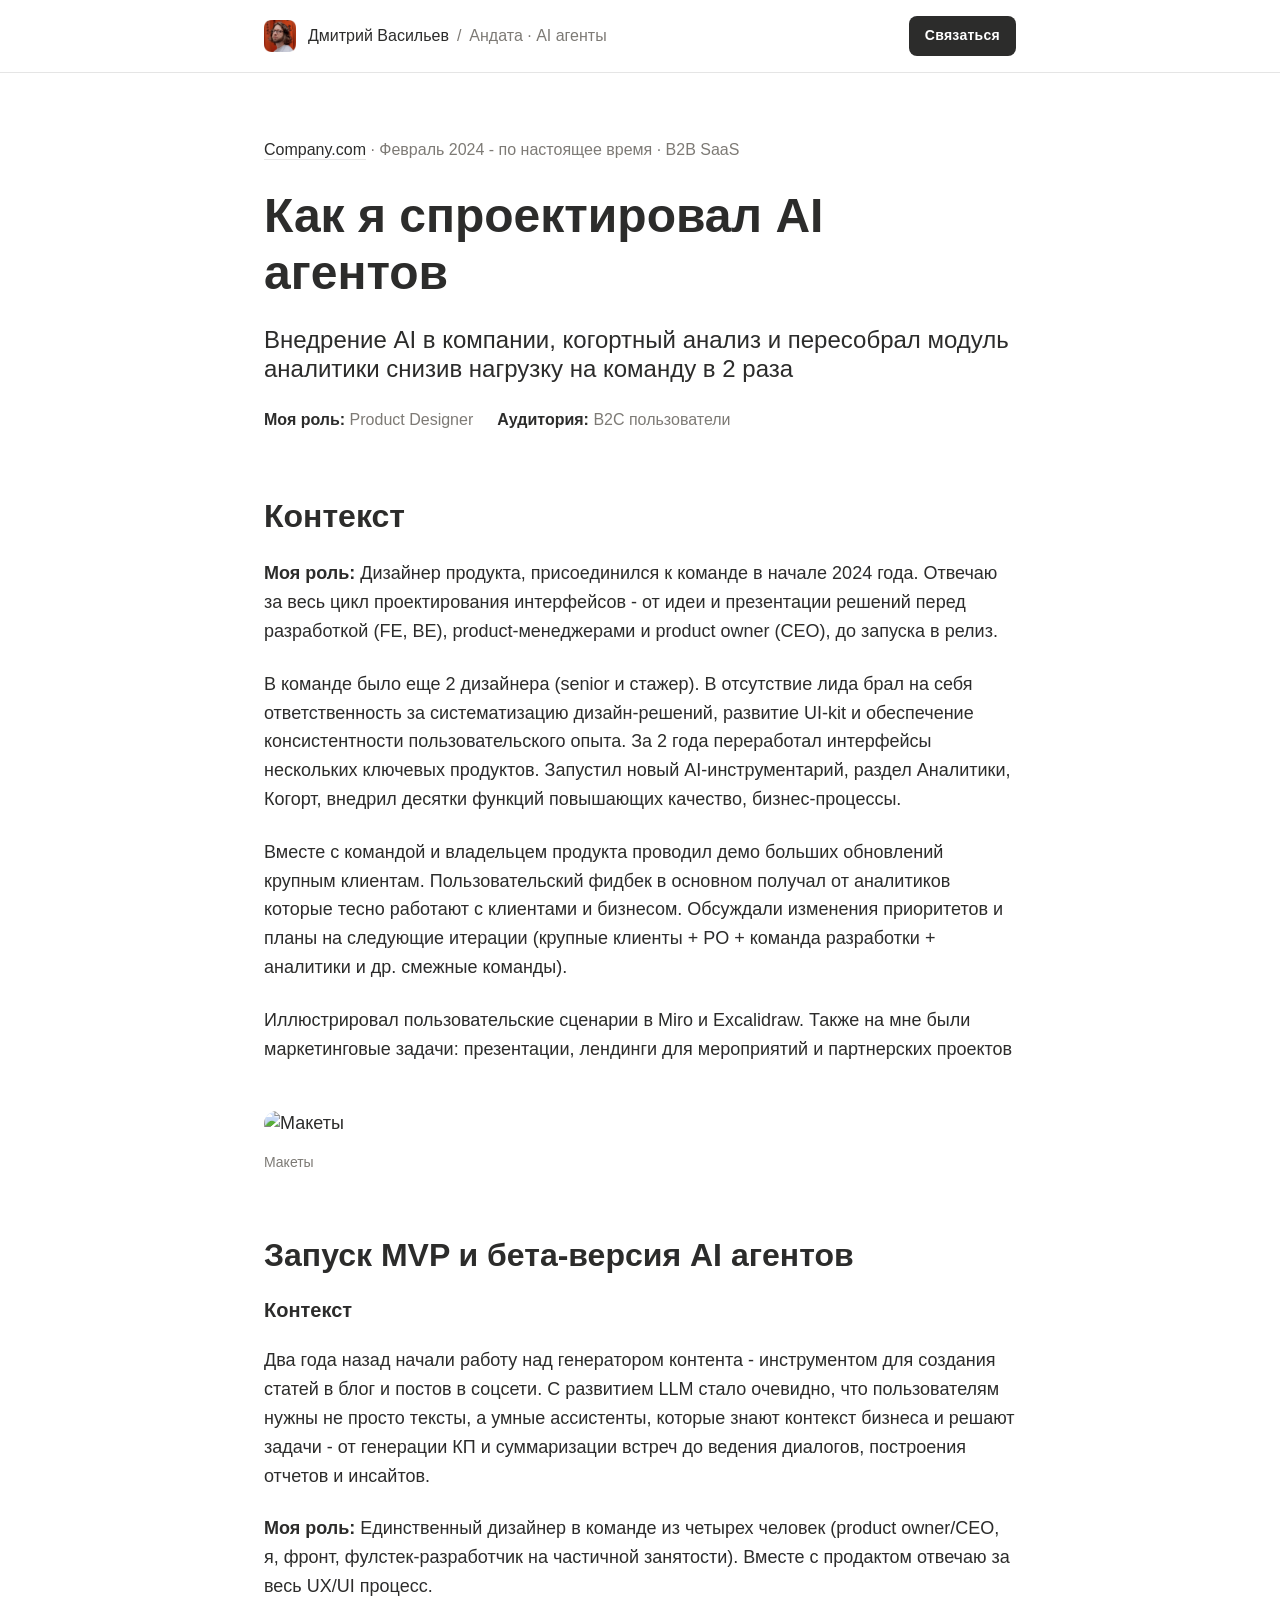
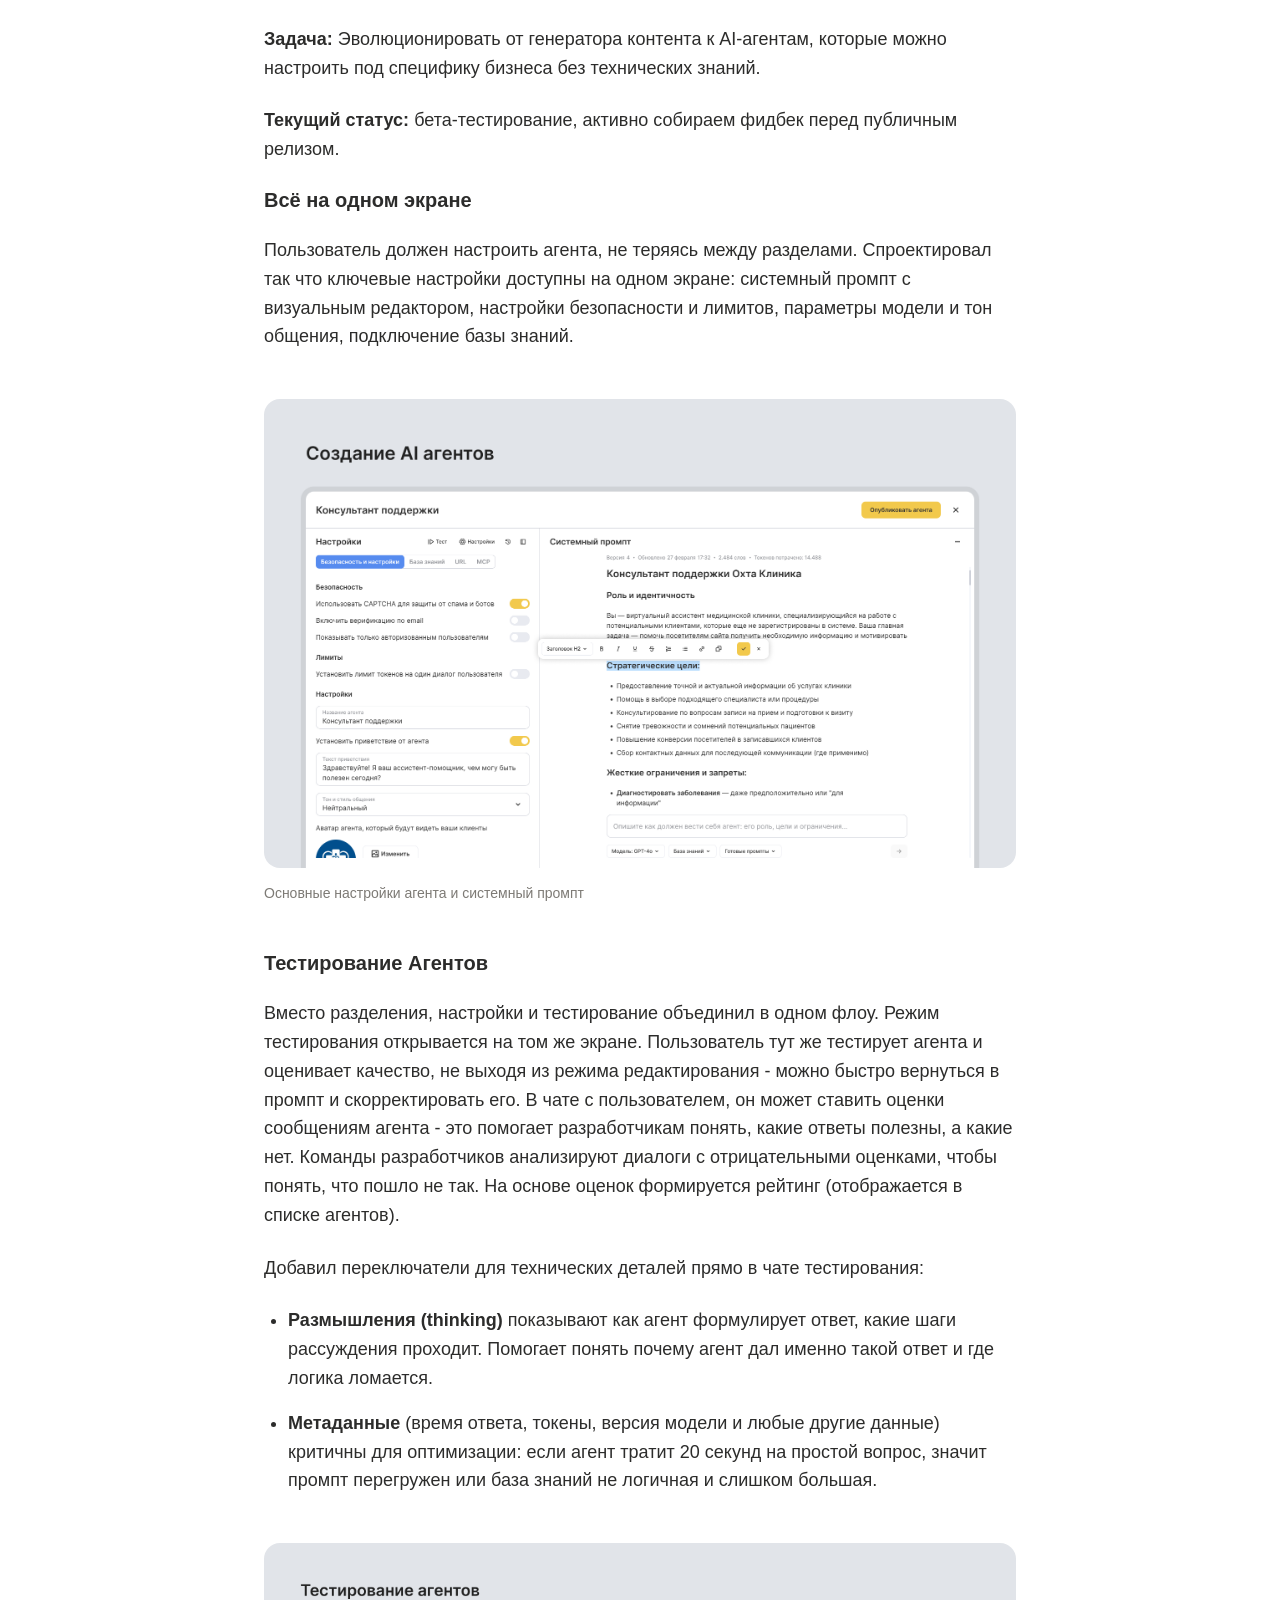
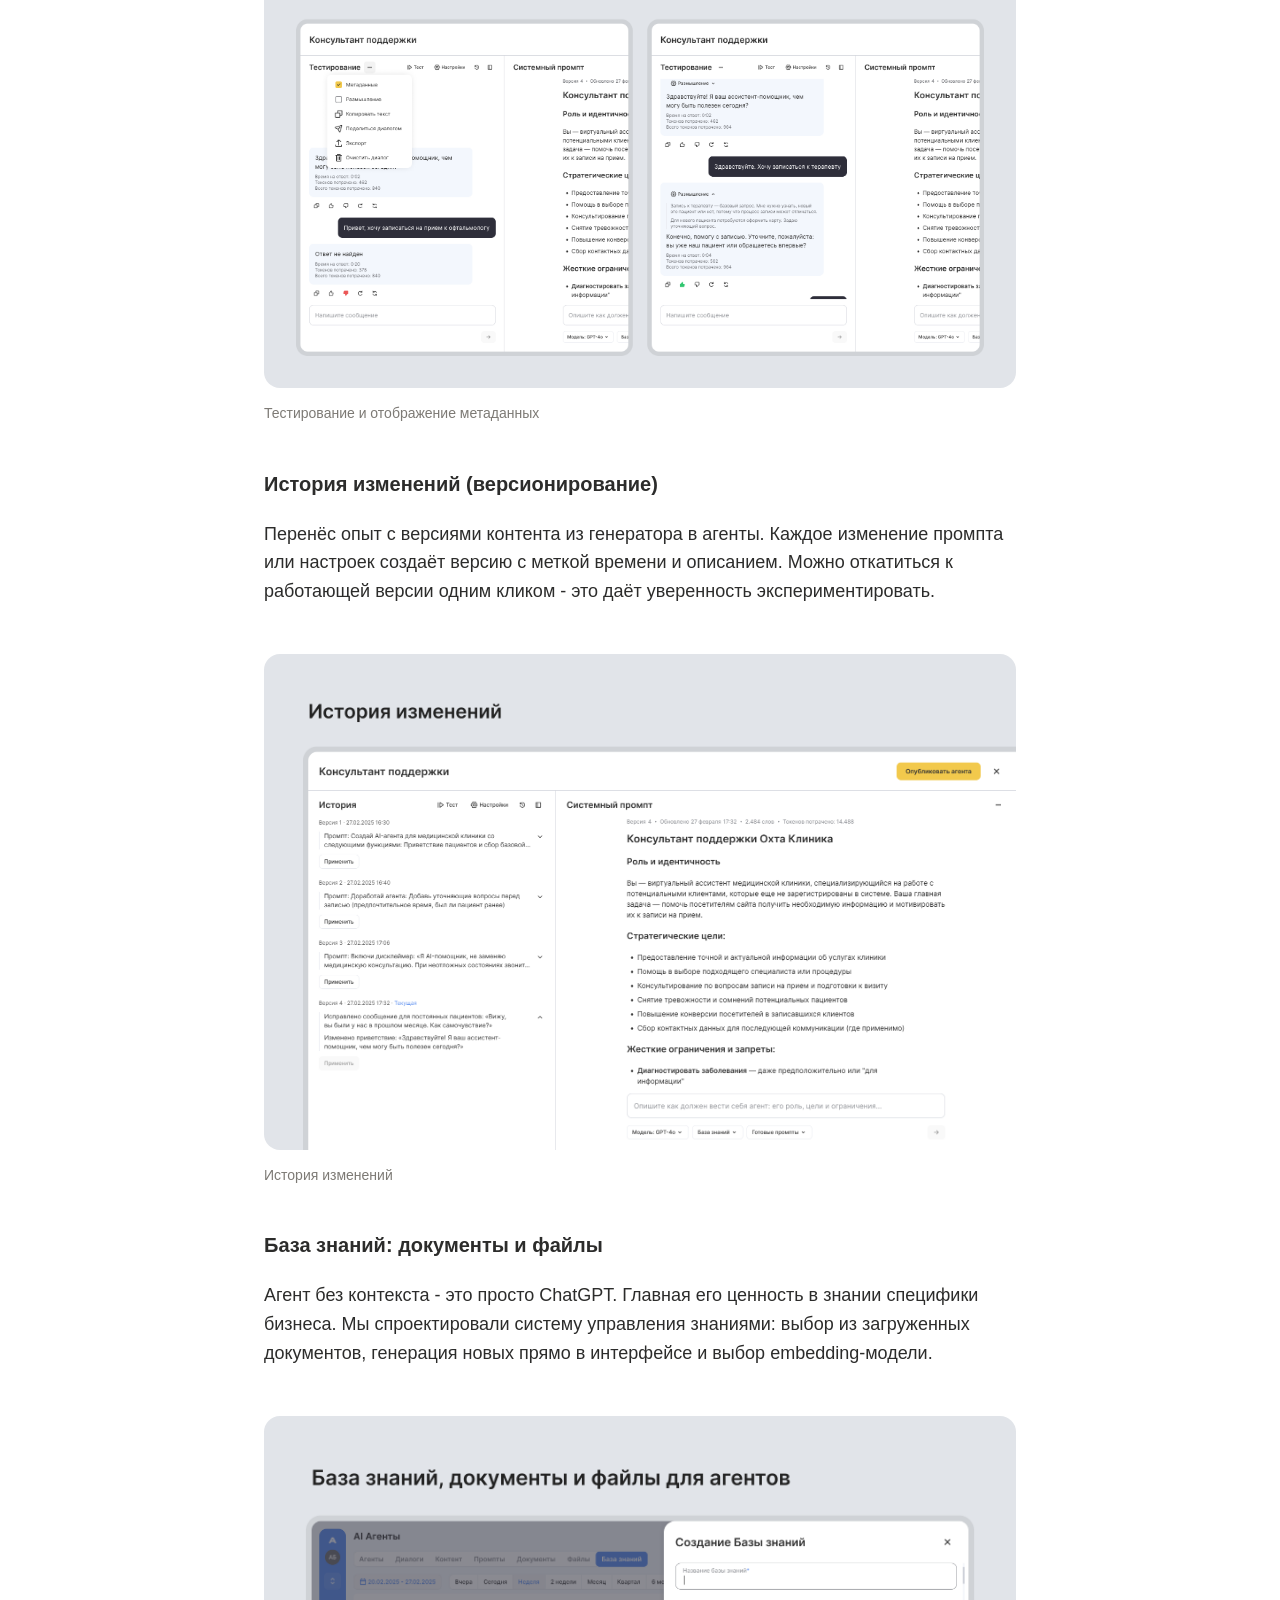
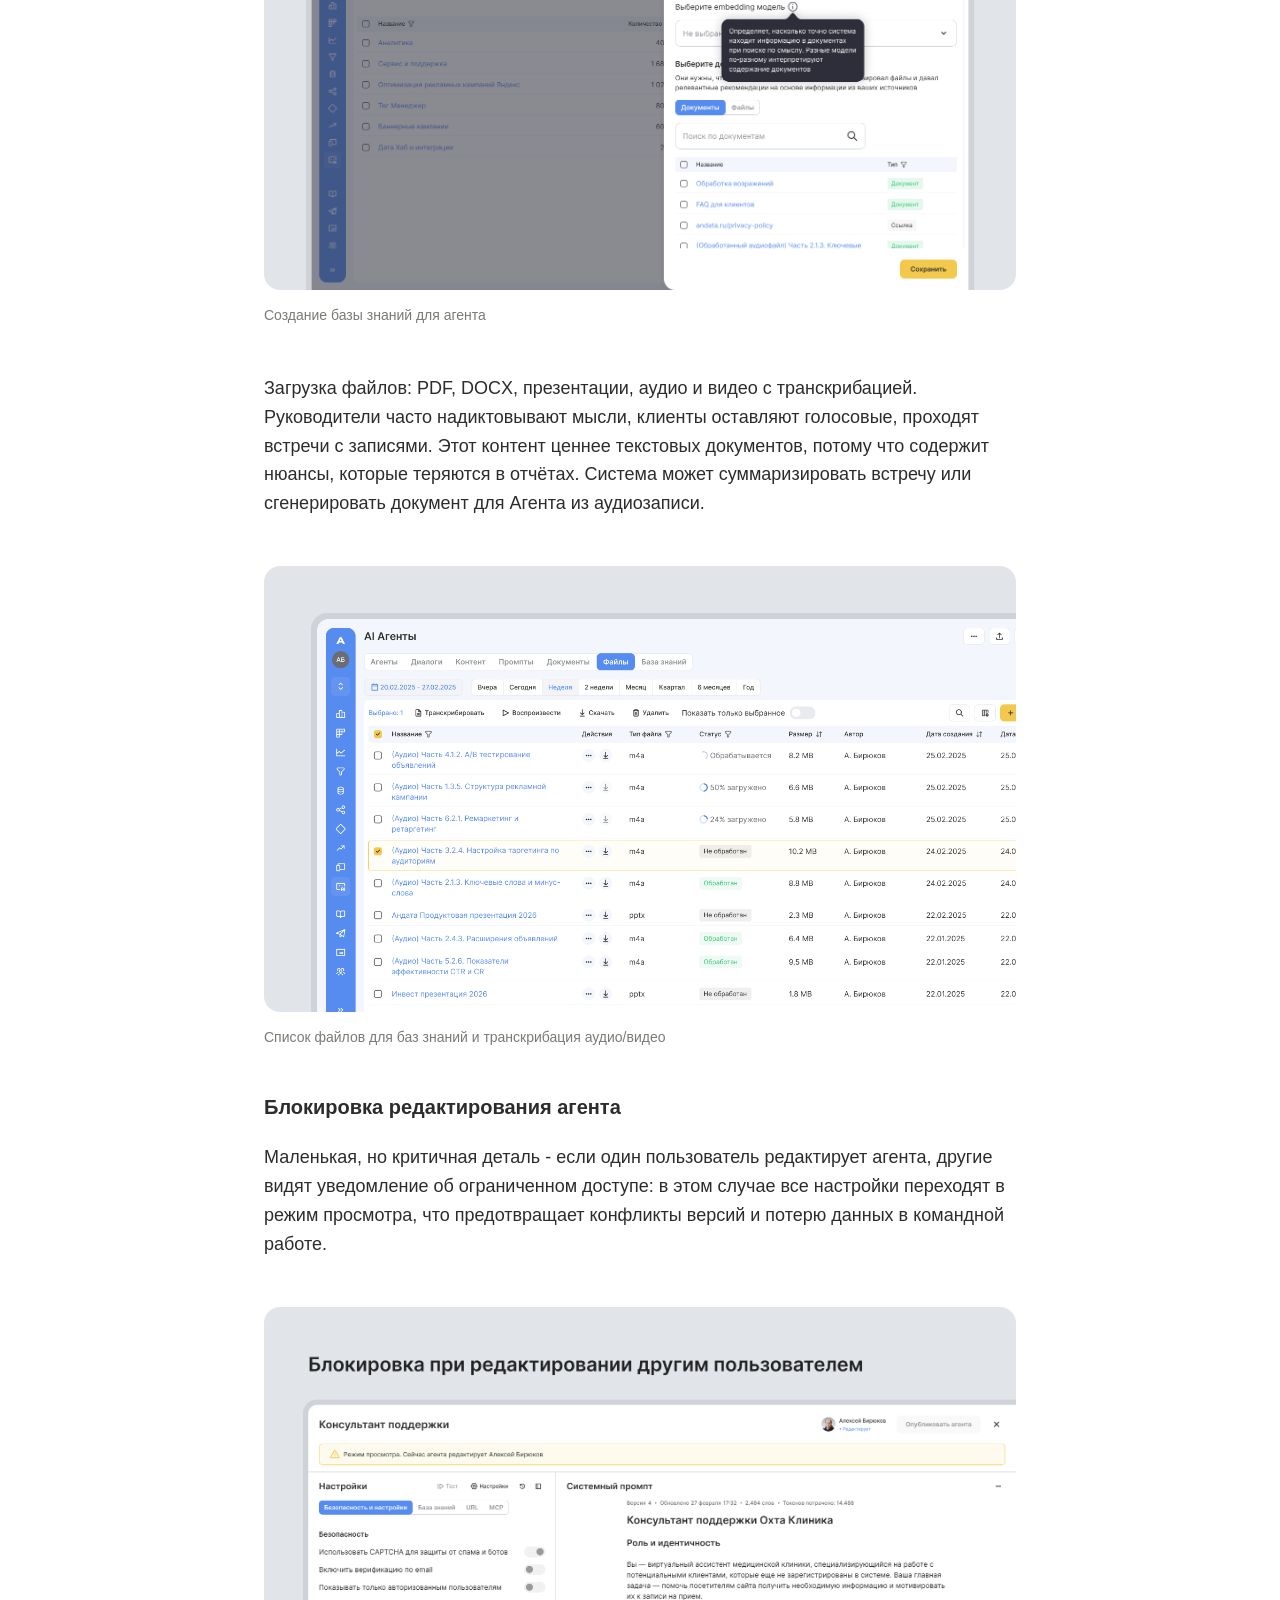
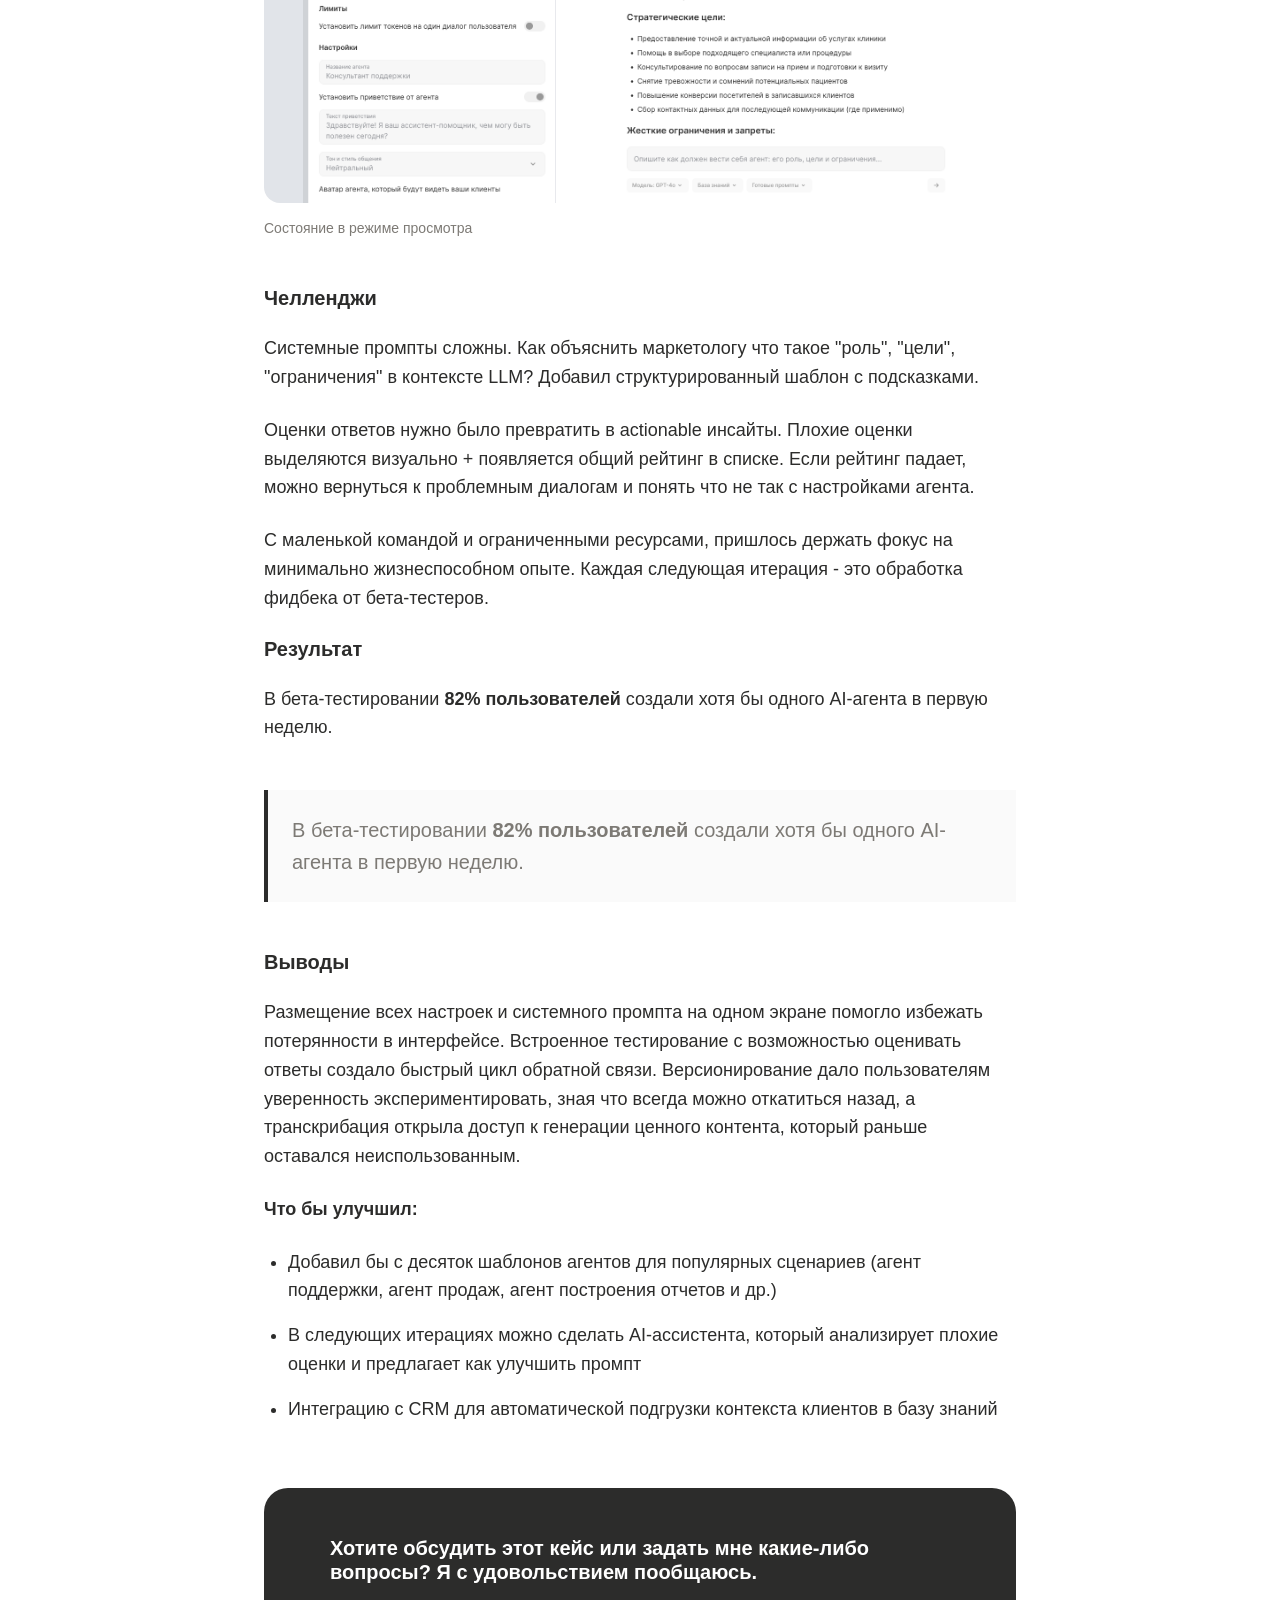
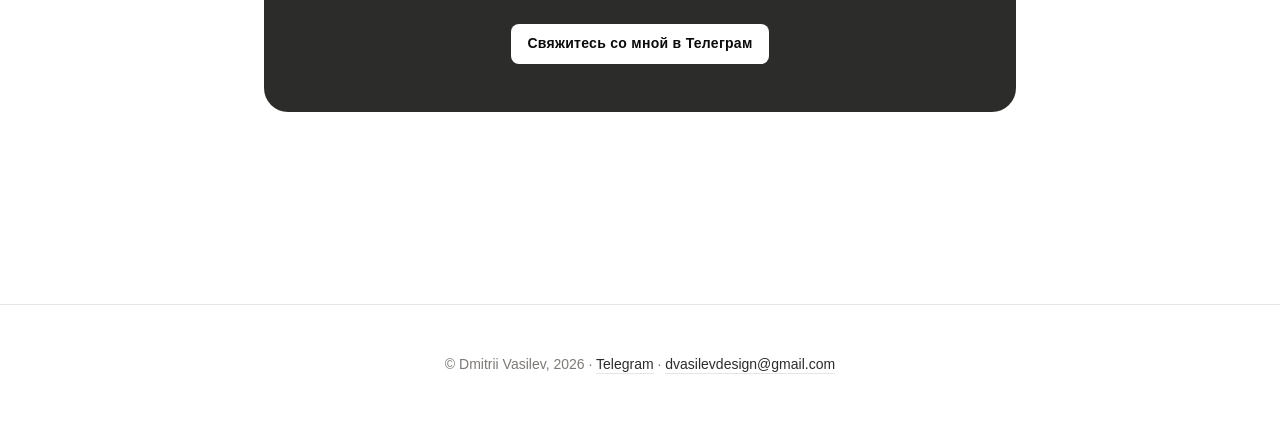
==== project_1.html @ 32e636ff "first commit" ====
<!DOCTYPE html>
<html lang="ru">
<head>
    <meta charset="UTF-8">
    <meta name="viewport" content="width=device-width, initial-scale=1.0">
    <title>Андата — Дмитрий Васильев</title>
    <link rel="stylesheet" href="css/style.css">
</head>
<body>
    <!-- Шапка -->
    <header class="header">
        <div class="container">
            <nav class="breadcrumbs">
                <span class="breadcrumbs-avatar">
                    <img src="images/avatar.png" alt="Ваше фото">
                </span>
                <a href="index.html">Дмитрий Васильев</a>
                <span class="separator">/</span>
                <span>Андата · AI агенты</span>
            </nav>
            <a class="header-cta" href="https://t.me/d_vasilev" target="_blank" rel="noopener noreferrer">Связаться</a>
        </div>
    </header>

    <!-- Контент проекта -->
    <main class="main project-page">
        <div class="container">
            
            <!-- Логотип компании -->
            <div class=>
                <p class="project-meta">
                    <a href="#">Company.com</a> · 
                    Февраль 2024 - по настоящее время · 
                    B2B SaaS
                </p>
            </div>

            <!-- Заголовок проекта -->
            <section class="project-intro fade-in">
                <h1>Как я спроектировал AI агентов</h1>
                <h2 class="subtitle">Внедрение AI в компании, когортный анализ и пересобрал модуль аналитики снизив нагрузку на команду в 2 раза</h2>
                
                <ul class="project-details">
                    <li><strong>Моя роль:</strong> Product Designer</li>
                    <li><strong>Аудитория:</strong> B2C пользователи</li>
                </ul>
            </section>

            <!-- Секция: Контекст работы в компании -->
            <section class="project-section fade-in">
                <h2>Контекст</h2>
                <p>
                    <strong>Моя роль:</strong> Дизайнер продукта, присоединился к команде в начале 2024 года. Отвечаю за весь цикл проектирования интерфейсов - от идеи и презентации решений перед разработкой (FE, BE), product-менеджерами и product owner (CEO), до запуска в релиз.
                </p>
                <p>
                    В команде было еще 2 дизайнера (senior и стажер). В отсутствие лида брал на себя ответственность за систематизацию дизайн-решений, развитие UI-kit и обеспечение консистентности пользовательского опыта. За 2 года переработал интерфейсы нескольких ключевых продуктов. Запустил новый AI-инструментарий, раздел Аналитики, Когорт, внедрил десятки функций повышающих качество, бизнес-процессы.
                </p>
                <p>
                    Вместе с командой и владельцем продукта проводил демо больших обновлений крупным клиентам. Пользовательский фидбек в основном получал от аналитиков которые тесно работают с клиентами и бизнесом. Обсуждали изменения приоритетов и планы на следующие итерации (крупные клиенты + PO + команда разработки + аналитики и др. смежные команды).
                </p>
                <p>
                    Иллюстрировал пользовательские сценарии в Miro и Excalidraw. Также на мне были маркетинговые задачи: презентации, лендинги для мероприятий и партнерских проектов
                </p>
                <!-- Изображение с подписью -->
                <figure class="project-image fade-in">
                <img src="images/projects/research.jpg" alt="Макеты">
                <figcaption>Макеты</figcaption>
            </figure>
            </section>

            <!-- Секция: Запуск MVP и бета-версия AI агентов -->
            <section class="project-section fade-in">
                <h2>Запуск MVP и бета-версия AI агентов</h2>
                <h3>Контекст</h3>
                <p>
                    Два года назад начали работу над генератором контента - инструментом для создания статей в блог и постов в соцсети. С развитием LLM стало очевидно, что пользователям нужны не просто тексты, а умные ассистенты, которые знают контекст бизнеса и решают задачи - от генерации КП и суммаризации встреч до ведения диалогов, построения отчетов и инсайтов.
                </p>
                <p>
                    <strong>Моя роль:</strong> Единственный дизайнер в команде из четырех человек (product owner/CEO, я, фронт, фулстек-разработчик на частичной занятости). Вместе с продактом отвечаю за весь UX/UI процесс.
                </p>
                <p>
                    <strong>Задача:</strong> Эволюционировать от генератора контента к AI-агентам, которые можно настроить под специфику бизнеса без технических знаний.
                </p>
                <p>
                    <strong>Текущий статус:</strong> бета-тестирование, активно собираем фидбек перед публичным релизом.
                </p>
                <h3>Всё на одном экране</h3>
                <p>
                    Пользователь должен настроить агента, не теряясь между разделами. Спроектировал так что ключевые настройки доступны на одном экране: системный промпт с визуальным редактором, настройки безопасности и лимитов, параметры модели и тон общения, подключение базы знаний.
                </p>
                <!-- Изображение с подписью -->
                <figure class="project-image fade-in">
                <img src="images/projects/Screen_agents_1.png" alt="Исследование">
                <figcaption>Основные настройки агента и системный промпт</figcaption>
            </figure>
                <h3>Тестирование Агентов</h3>
                <p>
                    Вместо разделения, настройки и тестирование объединил в одном флоу. Режим тестирования открывается на том же экране. Пользователь тут же тестирует агента и оценивает качество, не выходя из режима редактирования - можно быcтро вернуться в промпт и скорректировать его. В чате с пользователем, он может ставить оценки сообщениям агента - это помогает разработчикам понять, какие ответы полезны, а какие нет. Команды разработчиков анализируют диалоги с отрицательными оценками, чтобы понять, что пошло не так. На основе оценок формируется рейтинг (отображается в списке агентов).
                </p>
                <p>
                    Добавил переключатели для технических деталей прямо в чате тестирования:
                </p>
                <ul>
                <li><strong>Размышления (thinking)</strong> показывают как агент формулирует ответ, какие шаги рассуждения проходит. Помогает понять почему агент дал именно такой ответ и где логика ломается.</li>
                <li><strong>Метаданные</strong> (время ответа, токены, версия модели и любые другие данные) критичны для оптимизации: если агент тратит 20 секунд на простой вопрос, значит промпт перегружен или база знаний не логичная и слишком большая.</li>
                </ul>
                <!-- Изображение с подписью -->
                <figure class="project-image fade-in">
                <img src="images/projects/Screen_agents_2.png" alt="Исследование">
                <figcaption>Тестирование и отображение метаданных</figcaption>
            </figure>
                <h3>История изменений (версионирование)</h3>
                <p>
                    Перенёс опыт с версиями контента из генератора в агенты. Каждое изменение промпта или настроек создаёт версию с меткой времени и описанием. Можно откатиться к работающей версии одним кликом - это даёт уверенность экспериментировать.
                </p>
                <!-- Изображение с подписью -->
                <figure class="project-image fade-in">
                <img src="images/projects/Screen_agents_3.png" alt="Исследование">
                <figcaption>История изменений</figcaption>
            </figure>
                <h3>База знаний: документы и файлы</h3>
                <p>
                    Агент без контекста - это просто ChatGPT. Главная его ценность в знании специфики бизнеса. Мы спроектировали систему управления знаниями: выбор из загруженных документов, генерация новых прямо в интерфейсе и выбор embedding-модели.
                </p>
                <!-- Изображение с подписью -->
                <figure class="project-image fade-in">
                <img src="images/projects/Screen_agents_4.png" alt="Исследование">
                <figcaption>Создание базы знаний для агента</figcaption>
            </figure>
                <p>
                    Загрузка файлов: PDF, DOCX, презентации, аудио и видео с транскрибацией. Руководители часто надиктовывают мысли, клиенты оставляют голосовые, проходят встречи с записями. Этот контент ценнее текстовых документов, потому что содержит нюансы, которые теряются в отчётах. Система может суммаризировать встречу или сгенерировать документ для Агента из аудиозаписи.
                </p>
                <!-- Изображение с подписью -->
                <figure class="project-image fade-in">
                <img src="images/projects/Screen_agents_5.png" alt="Исследование">
                <figcaption>Список файлов для баз знаний и транскрибация аудио/видео</figcaption>
            </figure>
                <h3>Блокировка редактирования агента</h3>
                <p>
                    Маленькая, но критичная деталь - если один пользователь редактирует агента, другие видят уведомление об ограниченном доступе: в этом случае все настройки переходят в режим просмотра, что предотвращает конфликты версий и потерю данных в командной работе.
                </p>
                <!-- Изображение с подписью -->
                <figure class="project-image fade-in">
                <img src="images/projects/Screen_agents_6.png" alt="Исследование">
                <figcaption>Состояние в режиме просмотра</figcaption>
            </figure>
                <h3>Челленджи</h3>
                <p>
                    Системные промпты сложны. Как объяснить маркетологу что такое "роль", "цели", "ограничения" в контексте LLM? Добавил структурированный шаблон с подсказками.
                </p>
                <p>
                    Оценки ответов нужно было превратить в actionable инсайты. Плохие оценки выделяются визуально + появляется общий рейтинг в списке. Если рейтинг падает, можно вернуться к проблемным диалогам и понять что не так с настройками агента.
                </p>
                <p>
                    С маленькой командой и ограниченными ресурсами, пришлось держать фокус на минимально жизнеспособном опыте. Каждая следующая итерация - это обработка фидбека от бета-тестеров.
                </p>
                <h3>Результат</h3>
                <p>
                    В бета-тестировании <strong>82% пользователей</strong> создали хотя бы одного AI-агента в первую неделю.
                </p>
                <blockquote class="quote">
                    В бета-тестировании <strong>82% пользователей</strong> создали хотя бы одного AI-агента в первую неделю.
                </blockquote>
                <h3>Выводы</h3>
                <p>
                    Размещение всех настроек и системного промпта на одном экране помогло избежать потерянности в интерфейсе. Встроенное тестирование с возможностью оценивать ответы создало быстрый цикл обратной связи. Версионирование дало пользователям уверенность экспериментировать, зная что всегда можно откатиться назад, а транскрибация открыла доступ к генерации ценного контента, который раньше оставался неиспользованным.
                </p>
                <p>
                    <strong>Что бы улучшил:</strong>
                </p>
                <ul>
                <li>Добавил бы с десяток шаблонов агентов для популярных сценариев (агент поддержки, агент продаж, агент построения отчетов и др.)</li>
                <li>В следующих итерациях можно сделать AI-ассистента, который анализирует плохие оценки и предлагает как улучшить промпт</li>
                <li>Интеграцию с CRM для автоматической подгрузки контекста клиентов в базу знаний</li>
                </ul>
            </section>

            <!-- Призыв к действию -->
            <section class="project-cta fade-in">
                <div class="project-cta-card">
                    <h3>Хотите обсудить этот кейс или задать мне какие-либо вопросы? Я с удовольствием пообщаюсь.</h3>
                    <div class="project-cta-actions">
                        <a class="project-cta-btn primary" href="https://t.me/d_vasilev" target="_blank" rel="noopener noreferrer">Свяжитесь со мной в Телеграм</a>
                    </div>
                </div>
            </section>

        </div>
    </main>

    <!-- Футер -->
    <footer class="footer" data-component="site-footer"></footer>

    <script src="js/script.js"></script>
</body>
</html>
---- css/style.css ----
/* ===== БАЗОВЫЕ СТИЛИ ===== */

* {
    margin: 0;
    padding: 0;
    box-sizing: border-box;
}

:root {
    /* Цвета */
    --color-text: #2c2c2b;
    --color-text-light: #7d7a75;
    --color-bg: #ffffff;
    --color-accent: #000000;
    --color-border: #e5e5e5;
    
    /* Размеры */
    --container-width: 800px;
    --spacing-xs: 8px;
    --spacing-sm: 16px;
    --spacing-md: 24px;
    --spacing-lg: 48px;
    --spacing-xl: 64px;
    
    /* Типографика */
    --font-family: -apple-system, BlinkMacSystemFont, "Inter", "Segoe UI", 
                   Helvetica, Arial, sans-serif;
    --line-height-tight: 1.2;
    --line-height-normal: 1.4;
    --line-height-relaxed: 1.6;
}

body {
    font-family: var(--font-family);
    color: var(--color-text);
    background-color: var(--color-bg);
    line-height: var(--line-height-normal);
    font-size: 18px;
    -webkit-font-smoothing: antialiased;
    -moz-osx-font-smoothing: grayscale;
}

/* ===== КОНТЕЙНЕР ===== */

.container {
    max-width: var(--container-width);
    margin: 0 auto;
    padding: 0 var(--spacing-md);
}

/* ===== ШАПКА ===== */

.header {
    position: sticky;
    top: 0;
    background-color: rgba(255, 255, 255, 0.95);
    backdrop-filter: blur(10px);
    border-bottom: 1px solid var(--color-border);
    z-index: 100;
    padding: var(--spacing-sm) 0;
    transition: opacity 0.25s ease;
}

.header .container {
    display: flex;
    justify-content: space-between;
    align-items: center;
}

.logo img {
    height: 32px;
    width: auto;
    display: block;
}

.breadcrumbs {
    display: flex;
    align-items: center;
    font-size: 16px;
    color: var(--color-text-light);
}

.breadcrumbs-avatar img {
    width: 32px;
    height: 32px;
    object-fit: cover;
    display: block;
    margin-right: 12px;
}

.breadcrumbs a {
    color: var(--color-text);
    text-decoration: none;
    transition: color 0.2s;
}

.breadcrumbs a:hover {
    color: var(--color-accent);
}

.breadcrumbs .separator {
    margin: 0 var(--spacing-xs);
    color: var(--color-text-light);
}

.header-cta {
    display: inline-flex;
    align-items: center;
    justify-content: center;
    height: 40px;
    padding: 0 16px;
    background-color: #2c2c2b;
    color: #ffffff;
    text-decoration: none;
    font-size: 14px;
    font-weight: 600;
    border-radius: 8px;
    letter-spacing: 0.02em;
    transition: transform 0.2s ease, opacity 0.2s ease;
}

.header-cta:hover {
    transform: translateY(0);
    opacity: 0.9;
    background-color: #000000;
}

.header-cta:active {
    transform: translateY(0);
    background-color: #000000;
}

/* ===== ОСНОВНОЙ КОНТЕНТ ===== */

.main {
    padding: var(--spacing-xl) 0;
}

/* ===== ТИПОГРАФИКА ===== */

h1 {
    font-size: 48px;
    font-weight: 600;
    line-height: var(--line-height-tight);
    margin-bottom: var(--spacing-md);
}

h2 {
    font-size: 32px;
    font-weight: 600;
    line-height: var(--line-height-tight);
    margin-bottom: var(--spacing-md);
}

#cases {
    scroll-margin-top: 96px;
}

h3 {
    font-size: 20px;
    font-weight: 600;
    line-height: var(--line-height-tight);
    margin-bottom: var(--spacing-md);
}

h4 {
    font-size: 24px;
    font-weight: 600;
    line-height: var(--line-height-tight);
}

p {
    margin-bottom: var(--spacing-md);
    line-height: var(--line-height-relaxed);
}

a {
    color: var(--color-text);
    text-decoration: underline;
    text-decoration-color: var(--color-border);
    text-underline-offset: 4px;
    transition: all 0.2s;
}

a:hover {
    text-decoration-color: var(--color-text);
}

strong {
    font-weight: 600;
}

ul, ol {
    padding-left: var(--spacing-md);
    margin-bottom: var(--spacing-md);
}

li {
    margin-bottom: var(--spacing-sm);
    line-height: var(--line-height-relaxed);
}

/* ===== СЕКЦИИ ===== */

section {
    margin-bottom: var(--spacing-xl);
}

/* Аватар */
.hero-image {
    margin-bottom: var(--spacing-lg);
    border-radius: 16px;
    overflow: hidden;
    width: 96px;
    height: 96px;
    transition: opacity 0.2s ease, height 0.2s ease, margin-bottom 0.2s ease;
}

.hero-image img {
    width: 100%;
    height: auto;
    display: block;
}

body.home.avatar-in-header .hero-image {
    height: 0;
    margin-bottom: 0;
    opacity: 0;
    overflow: hidden;
}

body.home .header {
    opacity: 0;
    pointer-events: none;
}

body.home.avatar-in-header .header {
    opacity: 1;
    pointer-events: auto;
}

/* Интро */
.intro {
    margin-bottom: var(--spacing-xl);
}

.subtitle {
    font-size: 24px;
    font-weight: 400;
    margin-bottom: var(--spacing-md);
}

.description {
    font-size: 20px;
}

/* Опыт */
.experience ul {
    list-style: none;
    padding: 0;
}

.experience li {
    padding: var(--spacing-sm) 0;
}

/* Кейсы */
.case-list {
    display: flex;
    flex-direction: column;
    gap: var(--spacing-md);
}

.case-item {
    border: 1px solid var(--color-border);
    border-radius: 12px;
    transition: all 0.3s ease;
}

.case-item:hover {
    border-color: var(--color-text);
    transform: translateY(0);
    box-shadow: 0 8px 24px rgba(0, 0, 0, 0.08);
}

.case-link {
    display: block;
    padding: var(--spacing-md);
    text-decoration: none;
}

.case-number {
    font-size: 16px;
    color: var(--color-text-light);
    margin-bottom: var(--spacing-xs);
}

.case-cover {
    margin: 0 0 var(--spacing-sm) 0;
}

.case-item .case-cover img {
    width: 100%;
    aspect-ratio: 16 / 9;
    object-fit: cover;
    display: block;
    border-radius: 8px;
}

.case-title {
    margin-bottom: var(--spacing-sm);
}

.case-description {
    color: var(--color-text-light);
    margin: 0;
}

/* ===== СТРАНИЦА ПРОЕКТА ===== */

.project-company {
    text-align: center;
    margin-bottom: var(--spacing-lg);
}

.project-company img {
    height: 48px;
    width: auto;
    margin-bottom: var(--spacing-sm);
}

.project-meta {
    color: var(--color-text-light);
    font-size: 16px;
}

.project-intro {
    margin-bottom: var(--spacing-xl);
}

.project-details {
    list-style: none;
    padding: 0;
    display: flex;
    flex-wrap: wrap;
    gap: var(--spacing-md);
    margin-top: var(--spacing-md);
}

.project-details li {
    margin: 0;
    color: var(--color-text-light);
    font-size: 16px;
}

.project-details strong {
    color: var(--color-text);
}

/* Изображения проекта */
.project-image {
    margin: var(--spacing-lg) 0;
}

.project-image img {
    width: 100%;
    height: auto;
    display: block;
    cursor: zoom-in;
    border-radius: 16px;
}

figcaption {
    text-align: left;
    color: var(--color-text-light);
    font-size: 14px;
    margin-top: var(--spacing-sm);
}

/* ===== РЈР’Р•Р›РР§Р•РќРР• РР—РћР‘Р РђР–Р•РќРР™ ===== */

.image-lightbox {
    position: fixed;
    inset: 0;
    background: rgba(0, 0, 0, 0.85);
    display: flex;
    align-items: center;
    justify-content: center;
    opacity: 0;
    pointer-events: none;
    transition: opacity 0.2s ease;
    z-index: 1000;
    padding: 24px;
}

.image-lightbox.open {
    opacity: 1;
    pointer-events: auto;
}

.image-lightbox img {
    max-width: 96vw;
    max-height: 92vh;
    height: auto;
    width: auto;
    border-radius: 8px;
    box-shadow: 0 24px 80px rgba(0, 0, 0, 0.35);
    cursor: zoom-out;
}

/* Видео */
.project-video {
    margin: var(--spacing-lg) 0;
}

.project-video video {
    width: 100%;
    height: auto;
    display: block;
    border-radius: 16px;
}

.case-item img,
.case-item video {
    border-radius: 16px;
}

/* Цитата */
.quote {
    font-size: 20px;
    line-height: var(--line-height-relaxed);
    color: var(--color-text-light);
    padding: var(--spacing-md);
    border-left: 4px solid var(--color-text);
    margin: var(--spacing-lg) 0;
    background-color: #fafafa;
}

/* Секции проекта */
.project-section {
    margin-bottom: var(--spacing-xl);
}

/* Команда */
.team-list {
    list-style: none;
    padding: 0;
}

.team-list li {
    padding: var(--spacing-xs) 0;
    color: var(--color-text-light);
}

/* CTA */
.project-cta {
    text-align: left;
}

.project-cta-card {
    background-color: #2c2c2b;
    color: #ffffff;
    border-radius: 24px;
    padding: var(--spacing-lg);
    display: flex;
    flex-direction: column;
    align-items: center;
    gap: var(--spacing-sm);
}

.project-cta-card h3 {
    color: #ffffff;
    max-width: 620px;
}

.project-cta-text {
    color: rgba(255, 255, 255, 0.78);
    margin: 0;
    max-width: 560px;
}

.project-cta-actions {
    display: flex;
    flex-wrap: wrap;
    gap: var(--spacing-sm);
    justify-content: center;
}

.project-cta-btn {
    display: inline-flex;
    align-items: center;
    justify-content: center;
    height: 40px;
    padding: 0 16px;
    border-radius: 8px;
    font-size: 14px;
    font-weight: 600;
    letter-spacing: 0.02em;
    text-decoration: none;
    transition: transform 0.2s ease, opacity 0.2s ease;
}

.project-cta-btn.primary {
    background-color: #ffffff;
    color: #0b0b0b;
}

.project-cta-btn:hover {
    transform: translateY(0);
    opacity: 0.9;
}

/* ===== ФУТЕР ===== */

.footer {
    padding: var(--spacing-lg) 0;
    border-top: 1px solid var(--color-border);
    margin-top: var(--spacing-xl);
}

.footer p {
    color: var(--color-text-light);
    font-size: 14px;
    text-align: center;
    margin: 0;
}

/* ===== АНИМАЦИИ ===== */

.fade-in {
    opacity: 0;
    transform: translateY(30px);
    transition: opacity 0.6s ease, transform 0.6s ease;
}

.fade-in.visible {
    opacity: 1;
    transform: translateY(0);
}

/* ===== АДАПТИВНОСТЬ ===== */

@media (max-width: 768px) {
    h1 {
        font-size: 36px;
    }
    
    h2 {
        font-size: 28px;
    }
    
    .subtitle {
        font-size: 20px;
    }
    
    body {
        font-size: 16px;
    }
    
    .main {
        padding: var(--spacing-lg) 0;
    }
    
    section {
        margin-bottom: var(--spacing-lg);
    }
    
    .project-details {
        flex-direction: column;
        gap: var(--spacing-sm);
    }

    .project-cta-card {
        padding: var(--spacing-md);
    }
}

@media (max-width: 480px) {
    :root {
        --spacing-md: 20px;
        --spacing-lg: 48px;
        --spacing-xl: 64px;
    }
    
    h1 {
        font-size: 32px;
    }
    
    h2 {
        font-size: 24px;
    }

    .project-cta-actions {
        width: 100%;
    }

    .project-cta-btn {
        width: 100%;
    }
}
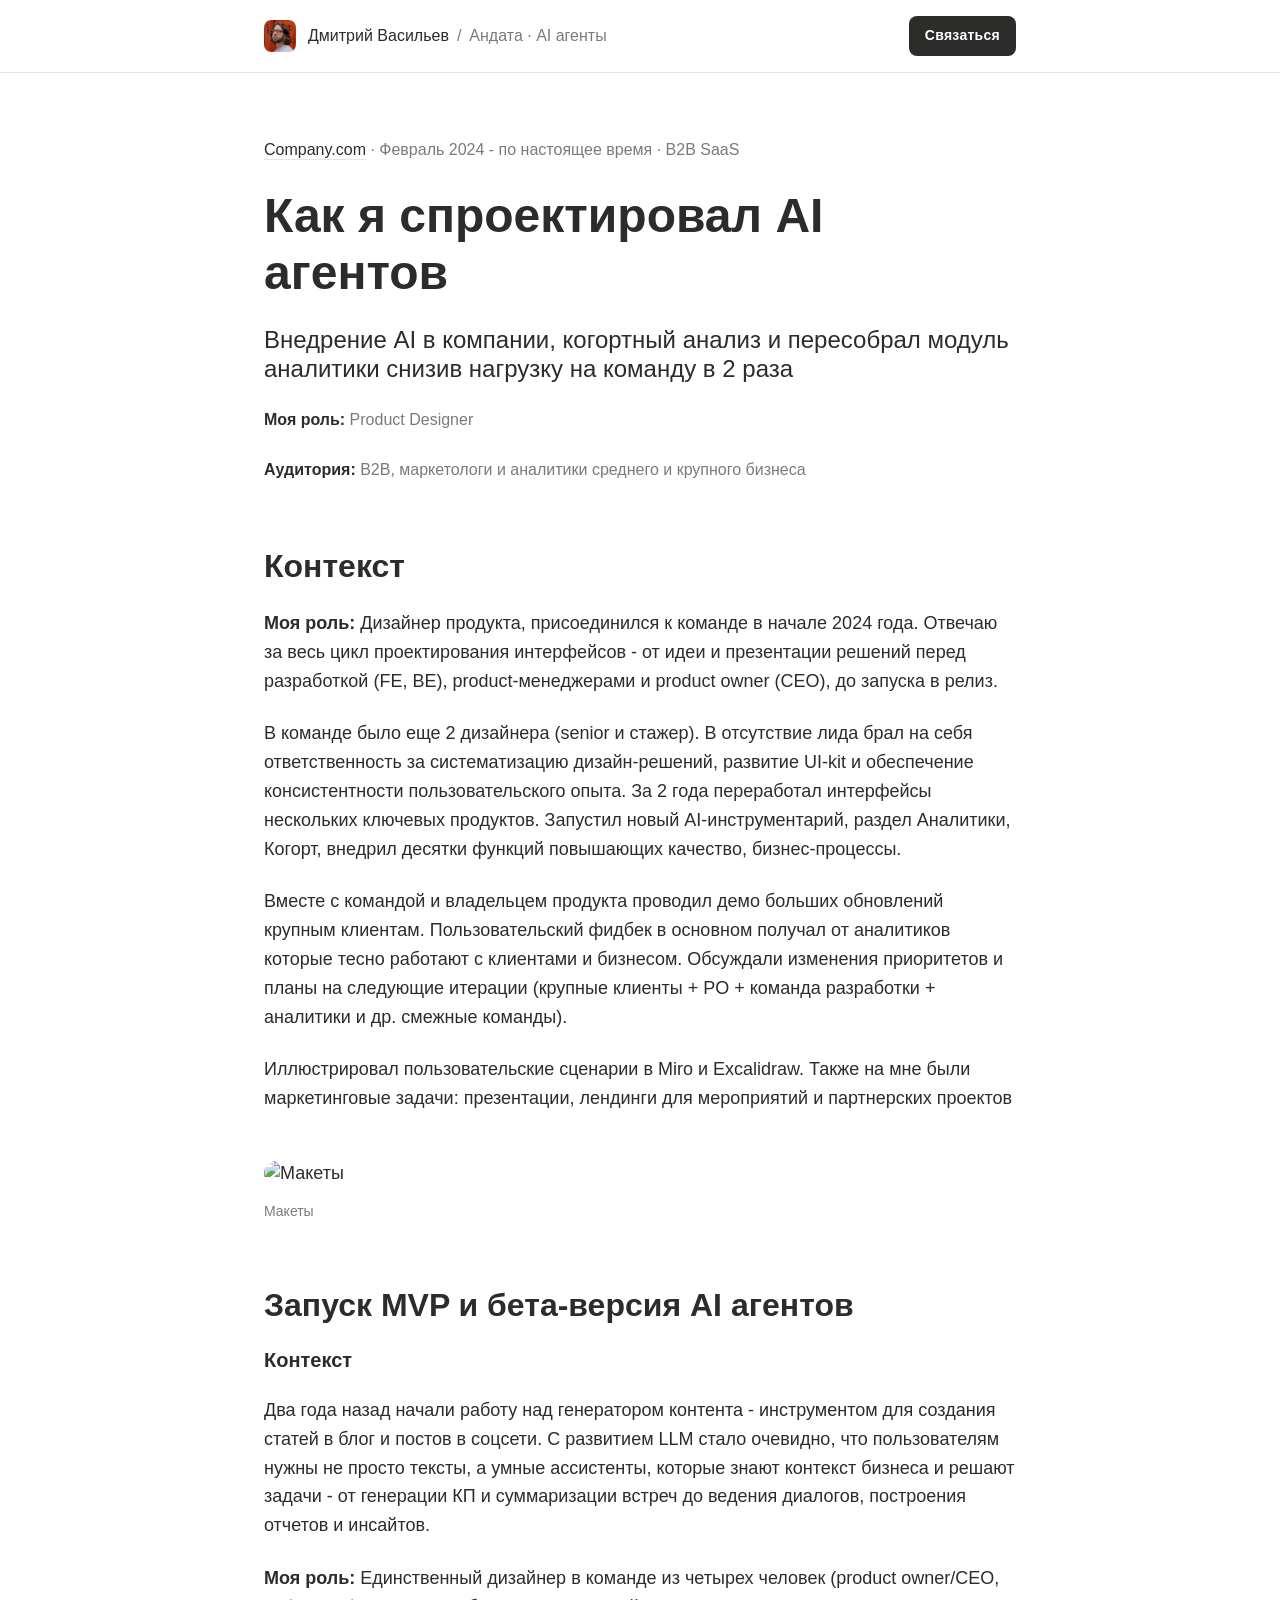
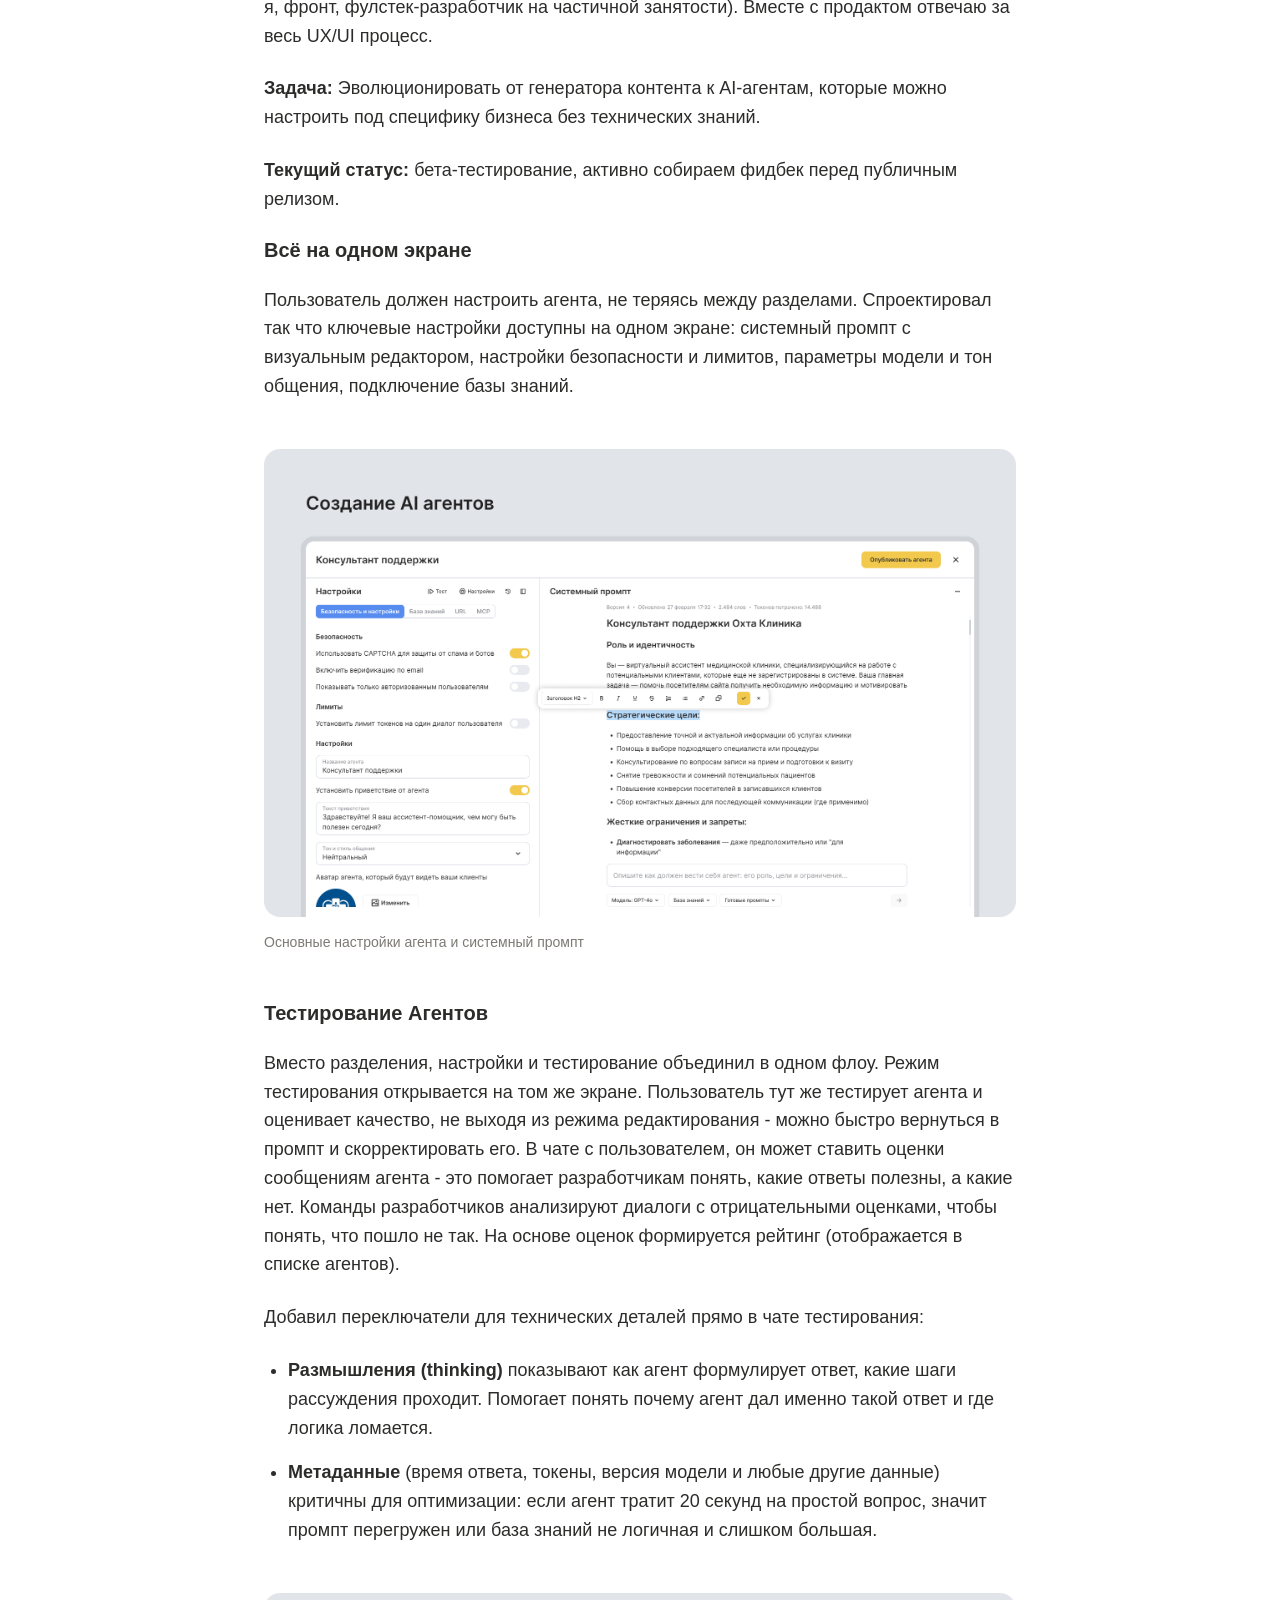
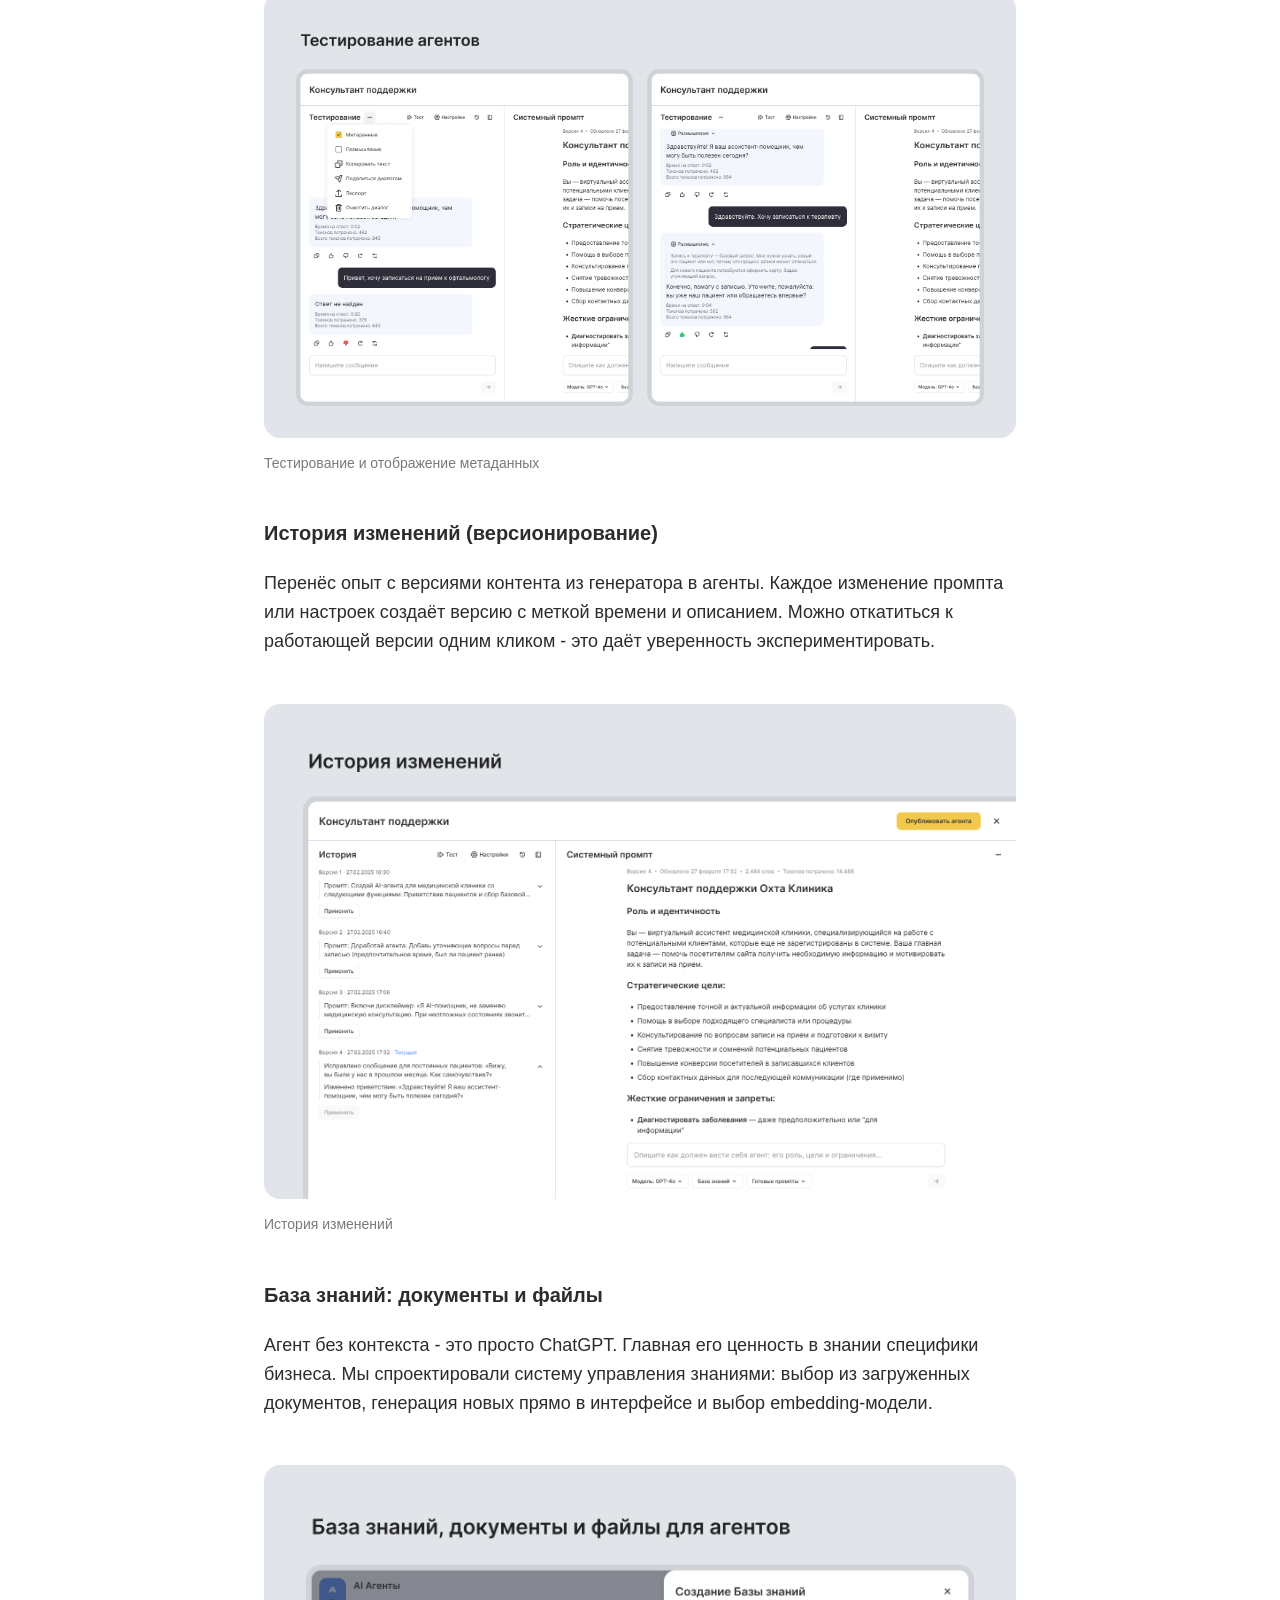
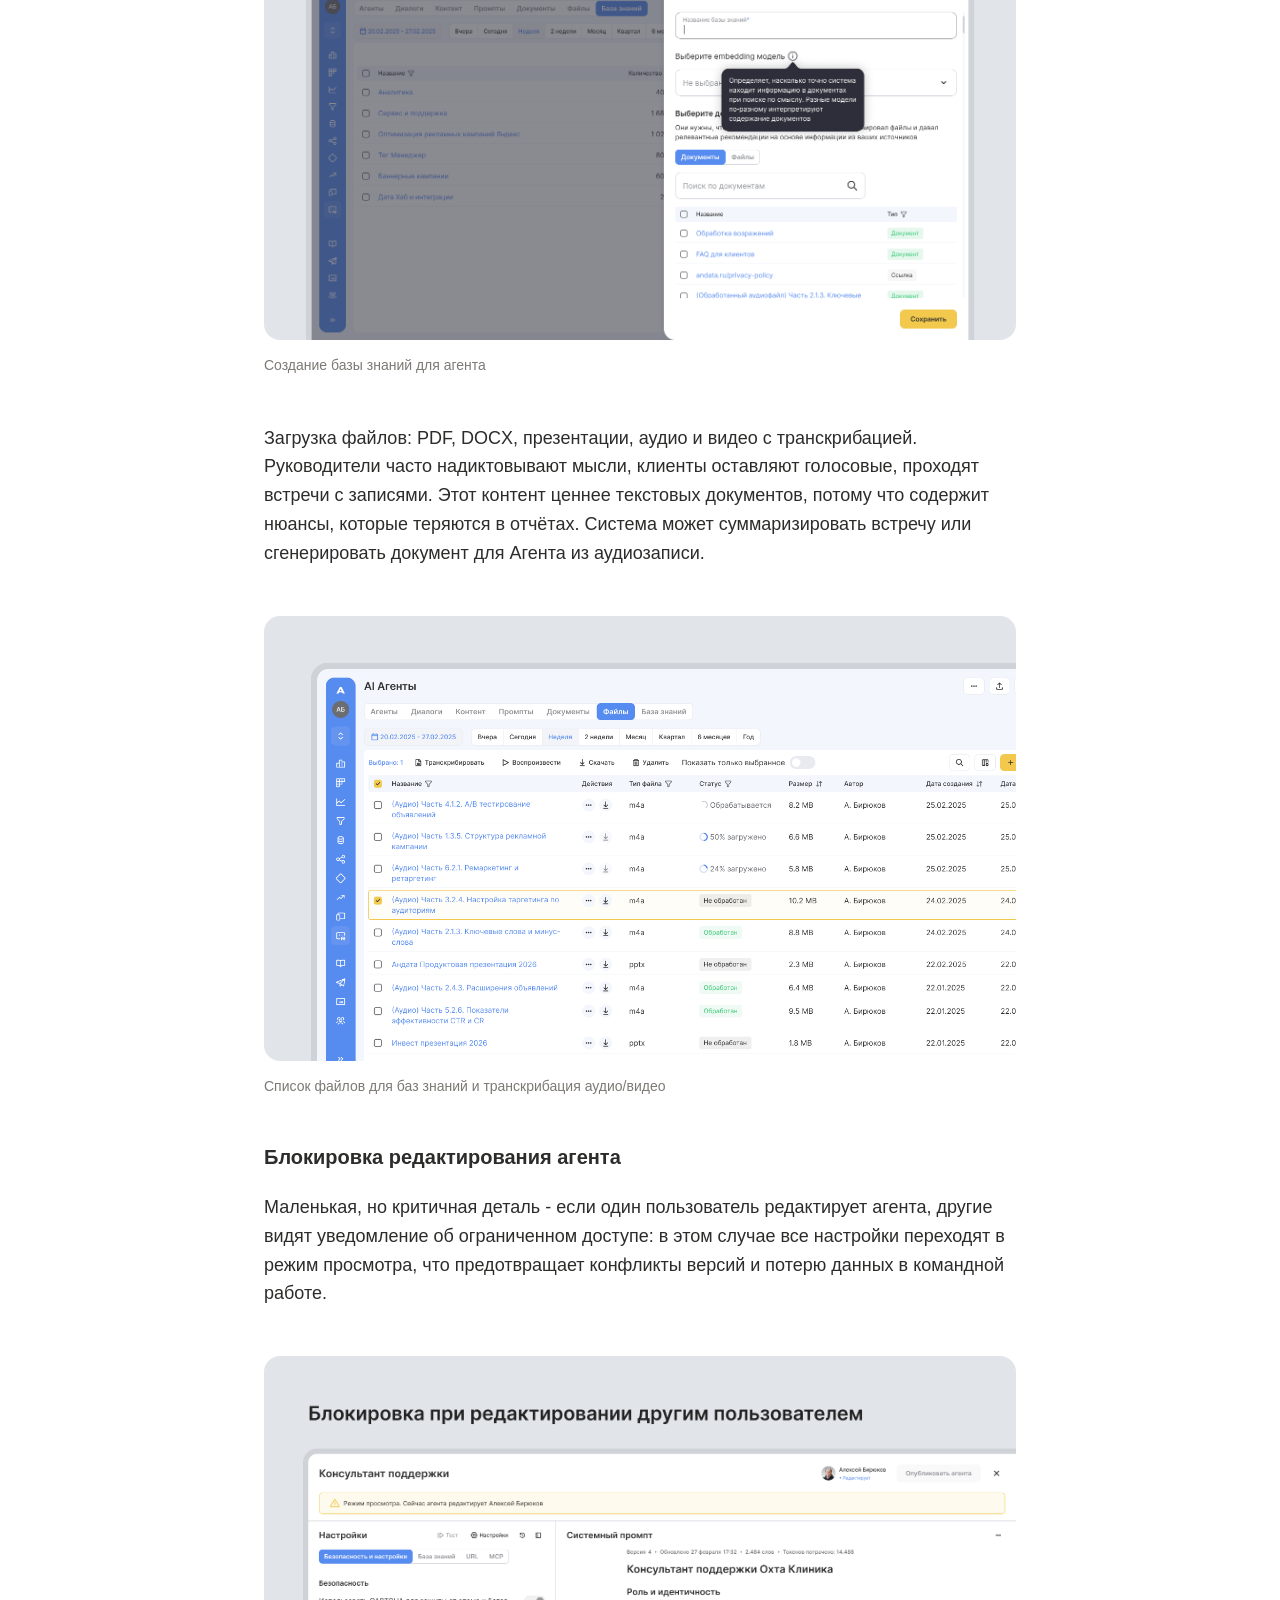
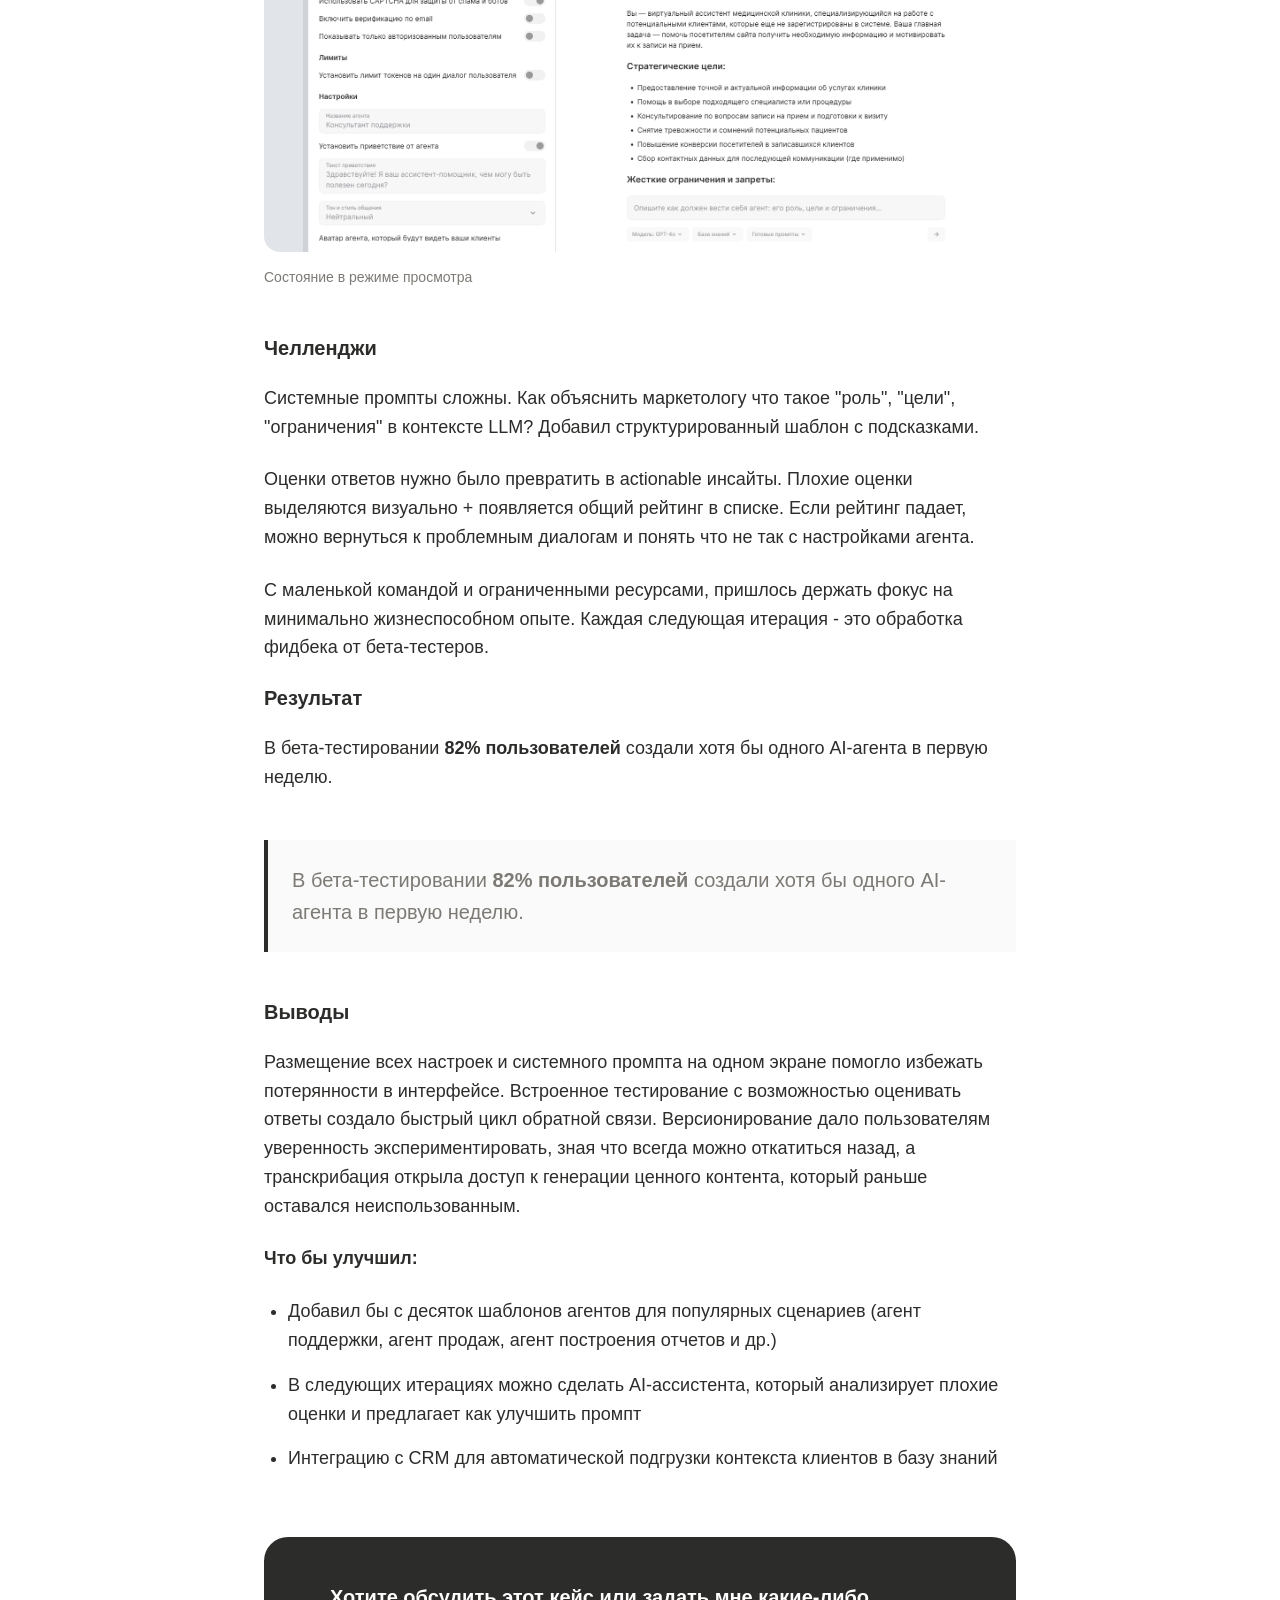
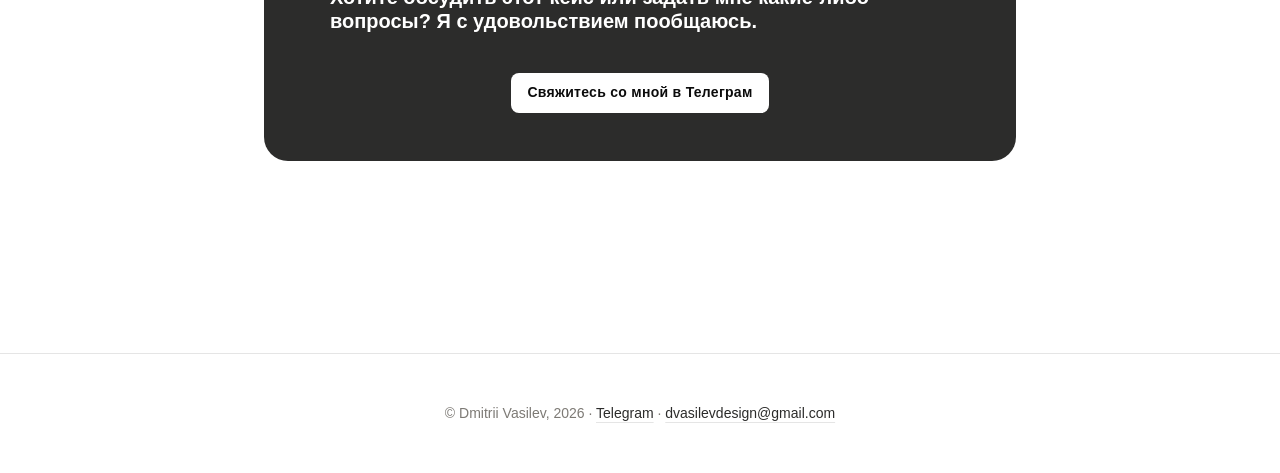
==== commit 85e49398: "Текстовые изменения" ====
--- a/project_1.html
+++ b/project_1.html
@@ -42,7 +42,7 @@
                 
                 <ul class="project-details">
                     <li><strong>Моя роль:</strong> Product Designer</li>
-                    <li><strong>Аудитория:</strong> B2C пользователи</li>
+                    <li><strong>Аудитория:</strong> B2B, маркетологи и аналитики среднего и крупного бизнеса</li>
                 </ul>
             </section>
 
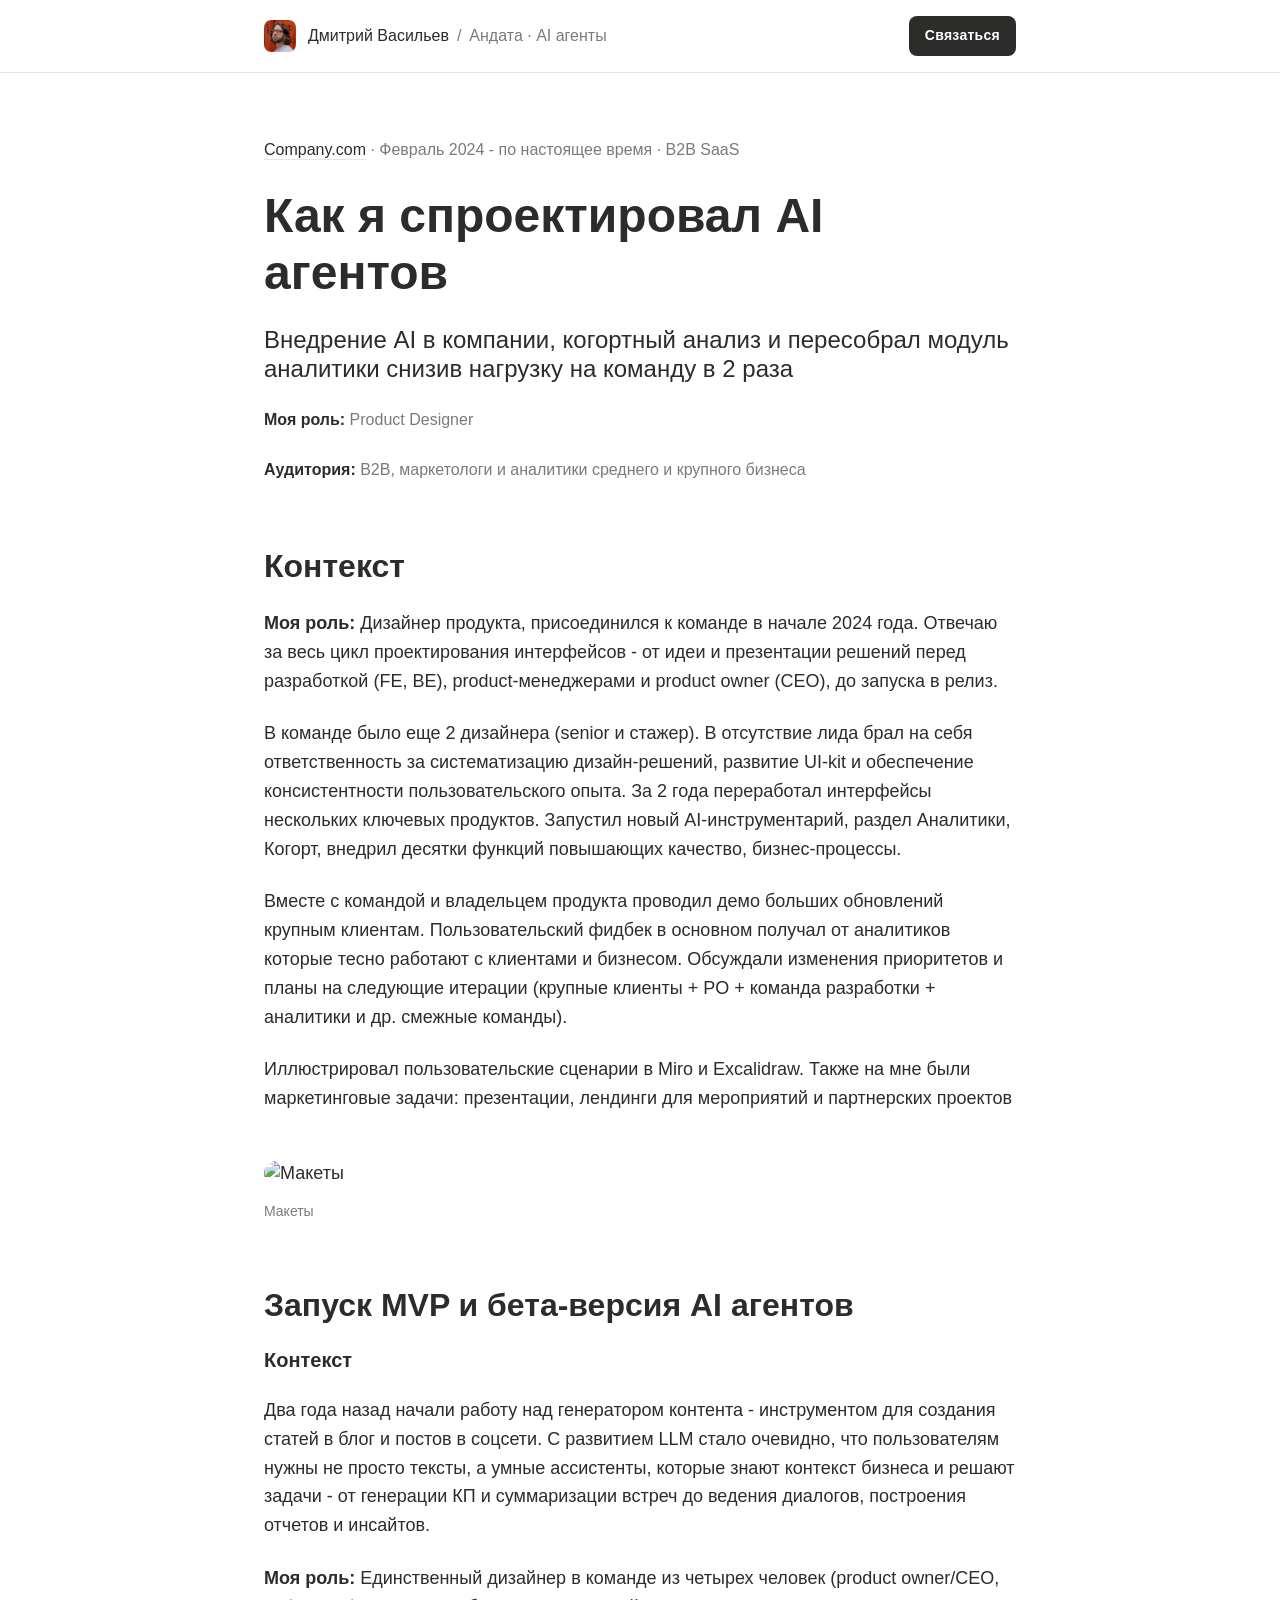
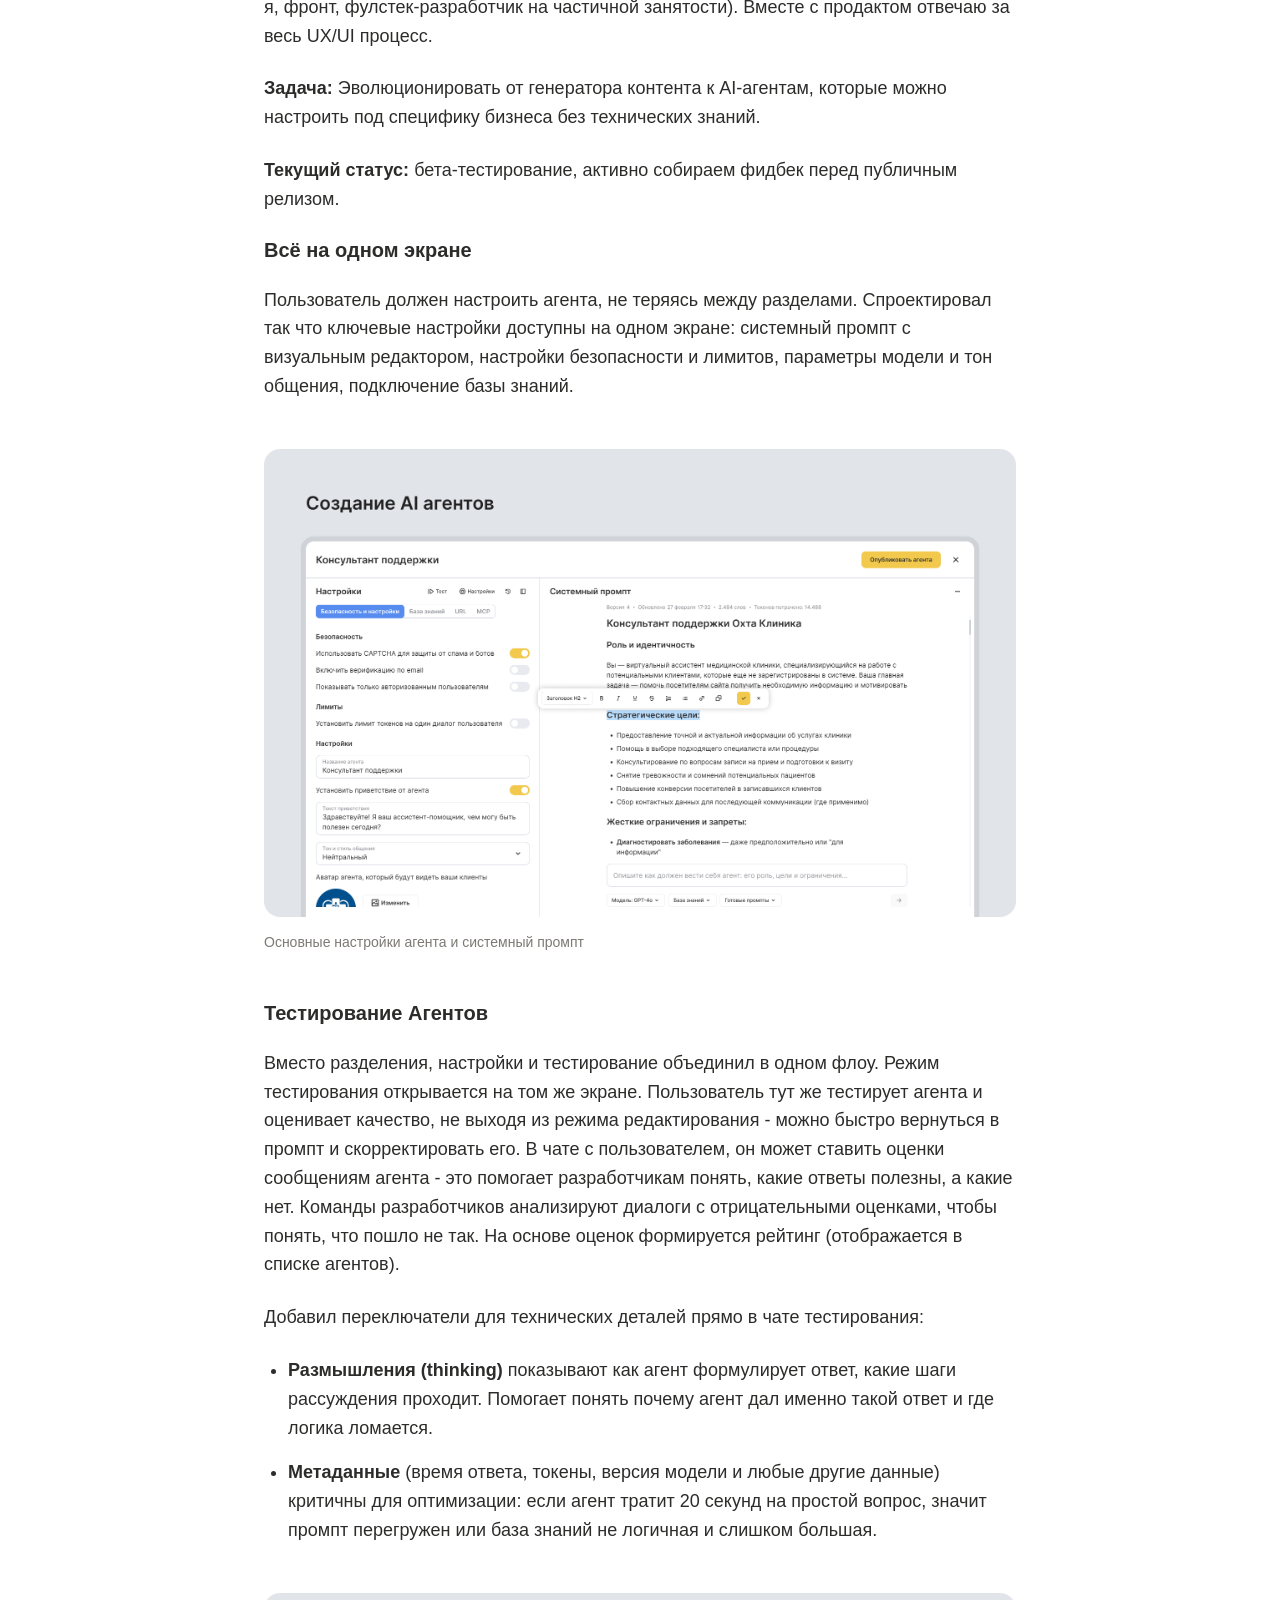
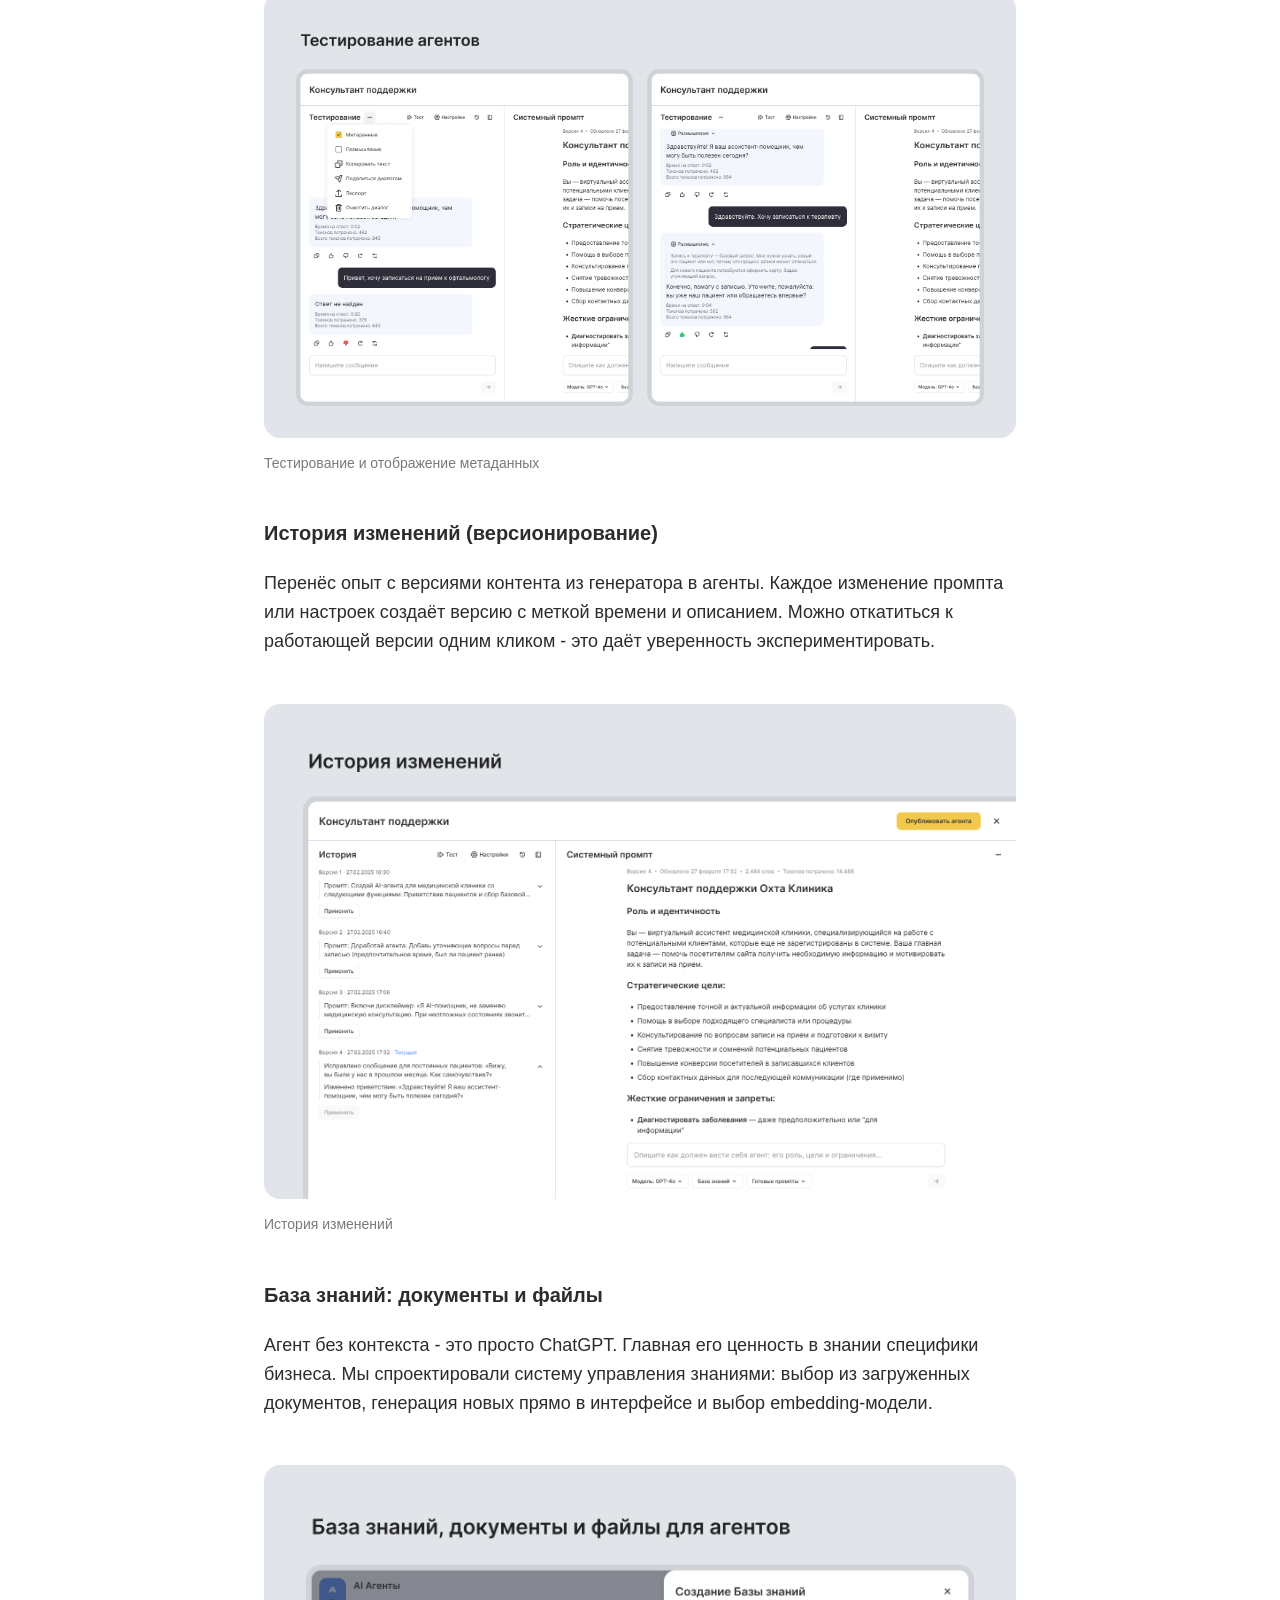
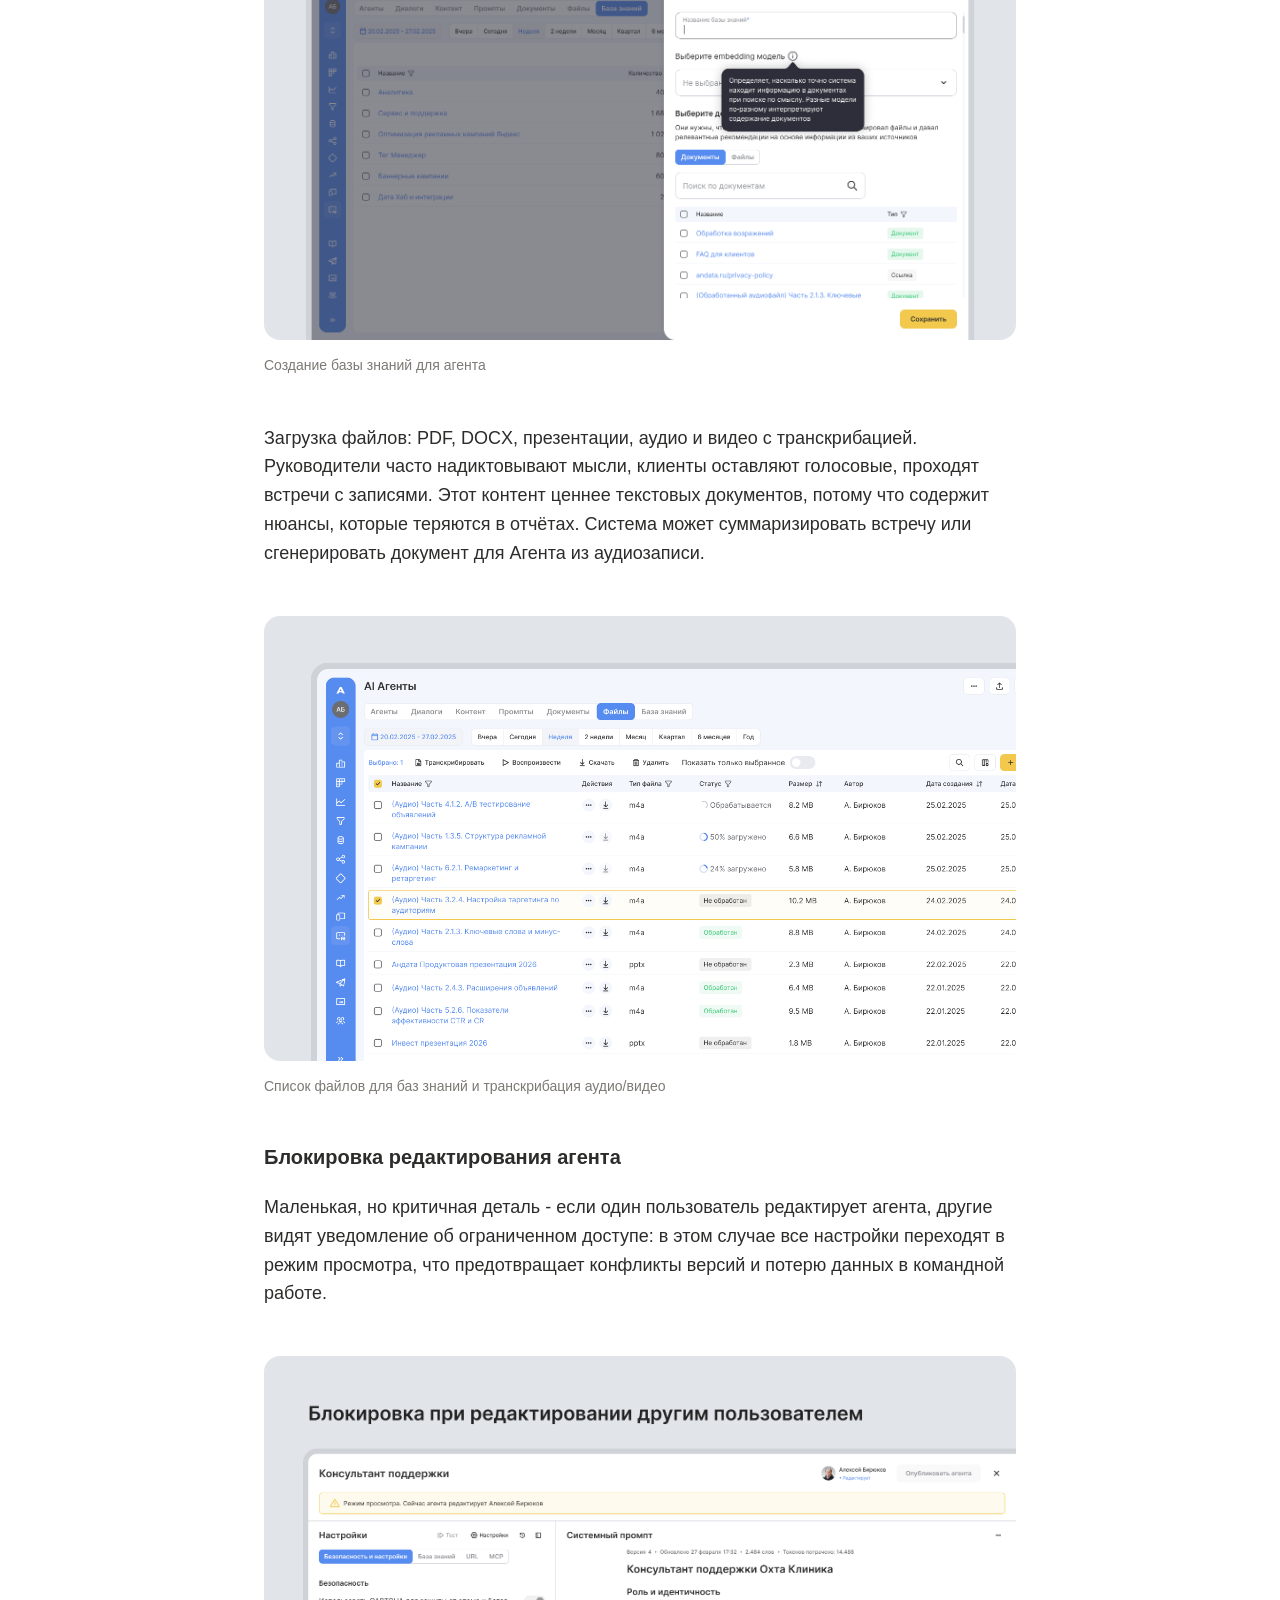
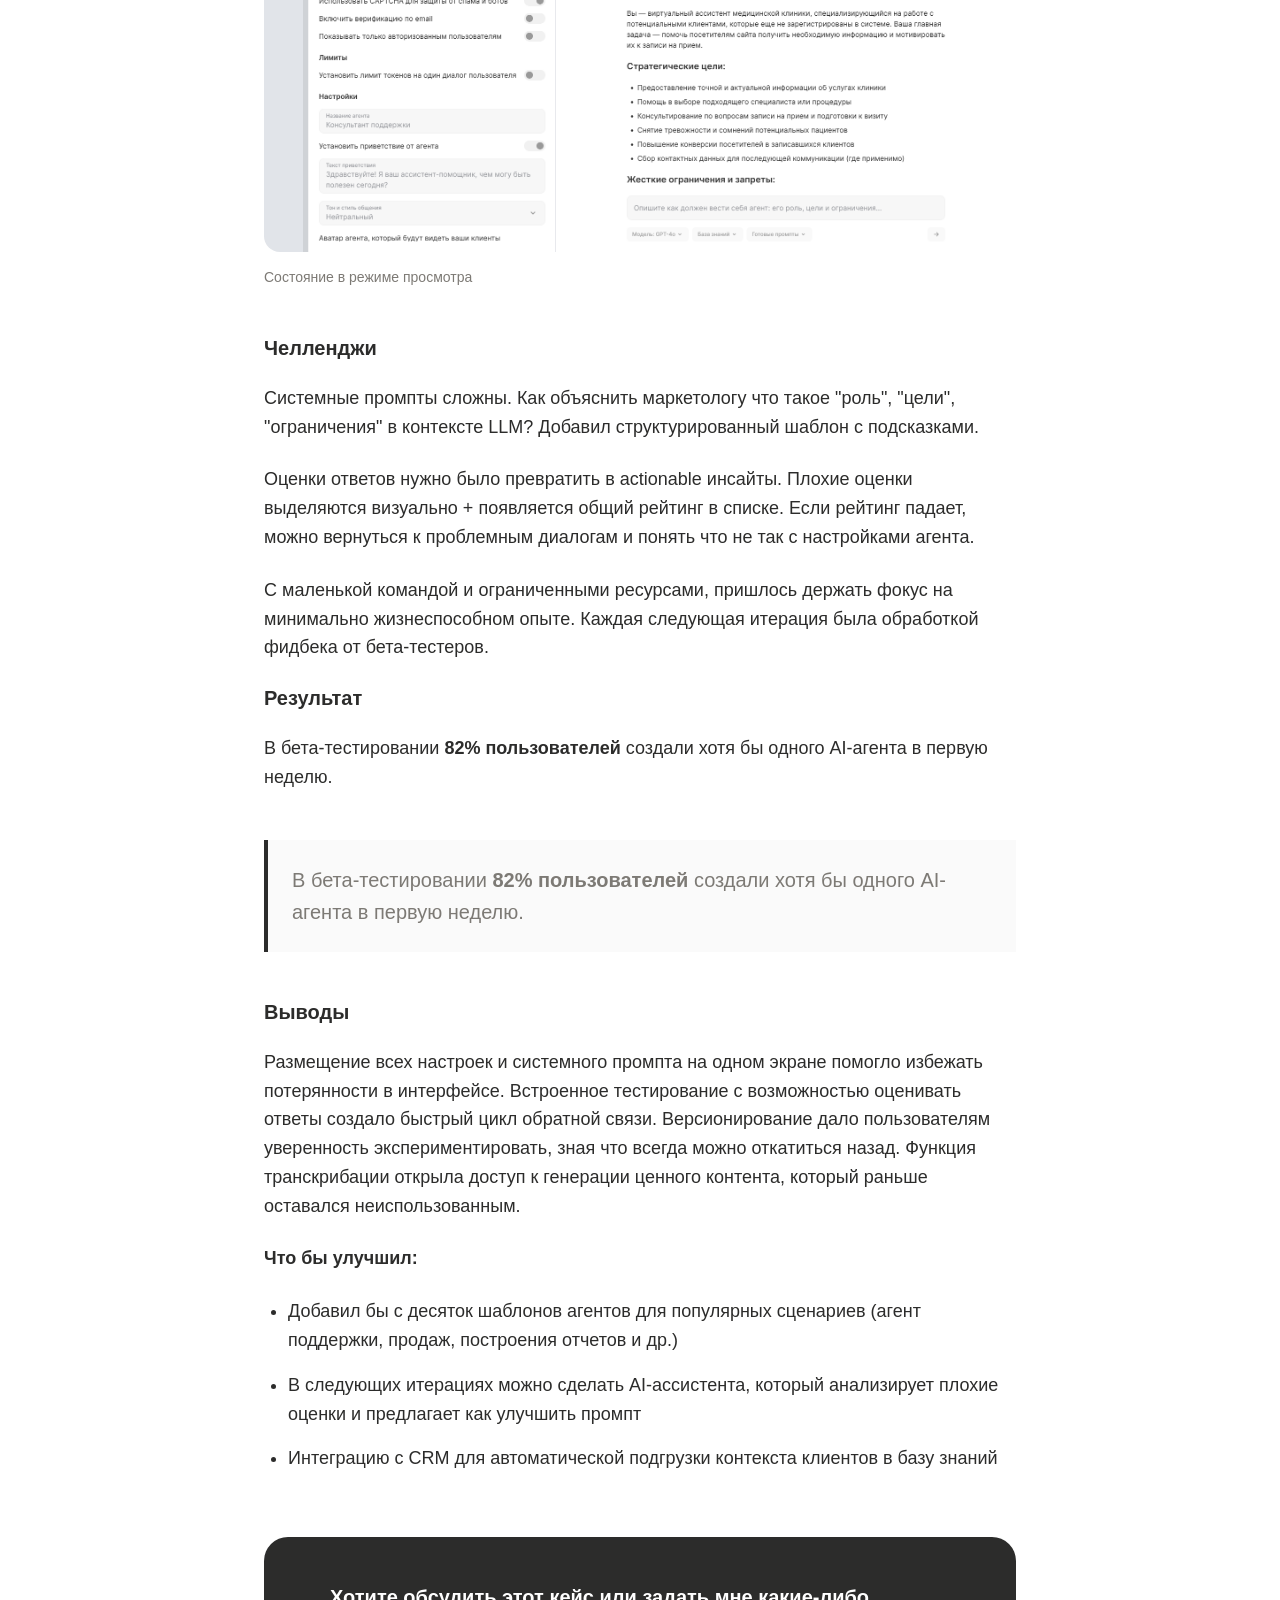
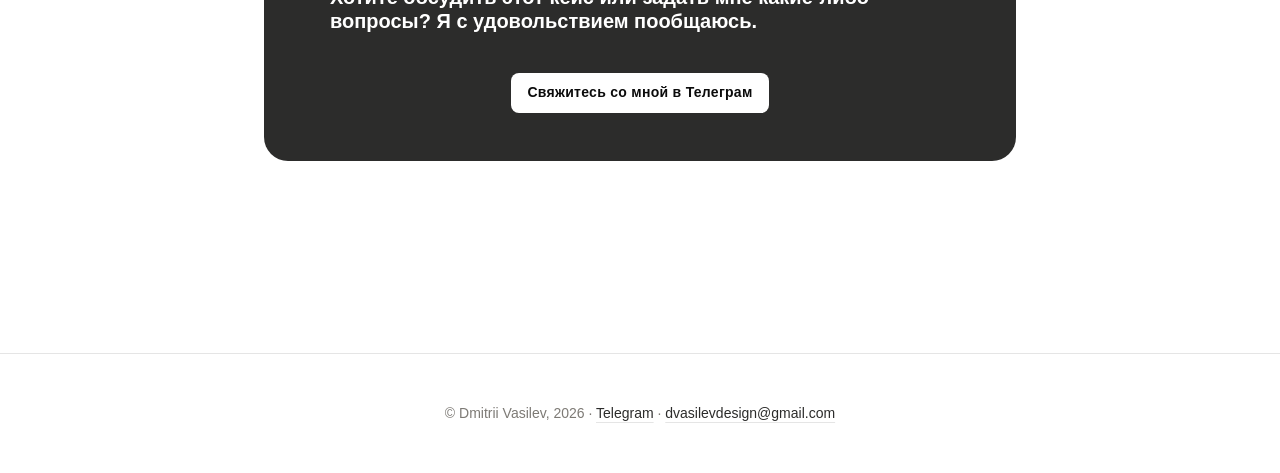
==== commit e11da210: "Текстовые микроизменения в project1" ====
--- a/project_1.html
+++ b/project_1.html
@@ -152,7 +152,7 @@
                     Оценки ответов нужно было превратить в actionable инсайты. Плохие оценки выделяются визуально + появляется общий рейтинг в списке. Если рейтинг падает, можно вернуться к проблемным диалогам и понять что не так с настройками агента.
                 </p>
                 <p>
-                    С маленькой командой и ограниченными ресурсами, пришлось держать фокус на минимально жизнеспособном опыте. Каждая следующая итерация - это обработка фидбека от бета-тестеров.
+                    С маленькой командой и ограниченными ресурсами, пришлось держать фокус на минимально жизнеспособном опыте. Каждая следующая итерация была обработкой фидбека от бета-тестеров.
                 </p>
                 <h3>Результат</h3>
                 <p>
@@ -163,13 +163,13 @@
                 </blockquote>
                 <h3>Выводы</h3>
                 <p>
-                    Размещение всех настроек и системного промпта на одном экране помогло избежать потерянности в интерфейсе. Встроенное тестирование с возможностью оценивать ответы создало быстрый цикл обратной связи. Версионирование дало пользователям уверенность экспериментировать, зная что всегда можно откатиться назад, а транскрибация открыла доступ к генерации ценного контента, который раньше оставался неиспользованным.
+                    Размещение всех настроек и системного промпта на одном экране помогло избежать потерянности в интерфейсе. Встроенное тестирование с возможностью оценивать ответы создало быстрый цикл обратной связи. Версионирование дало пользователям уверенность экспериментировать, зная что всегда можно откатиться назад. Функция транскрибации открыла доступ к генерации ценного контента, который раньше оставался неиспользованным.
                 </p>
                 <p>
                     <strong>Что бы улучшил:</strong>
                 </p>
                 <ul>
-                <li>Добавил бы с десяток шаблонов агентов для популярных сценариев (агент поддержки, агент продаж, агент построения отчетов и др.)</li>
+                <li>Добавил бы с десяток шаблонов агентов для популярных сценариев (агент поддержки, продаж, построения отчетов и др.)</li>
                 <li>В следующих итерациях можно сделать AI-ассистента, который анализирует плохие оценки и предлагает как улучшить промпт</li>
                 <li>Интеграцию с CRM для автоматической подгрузки контекста клиентов в базу знаний</li>
                 </ul>
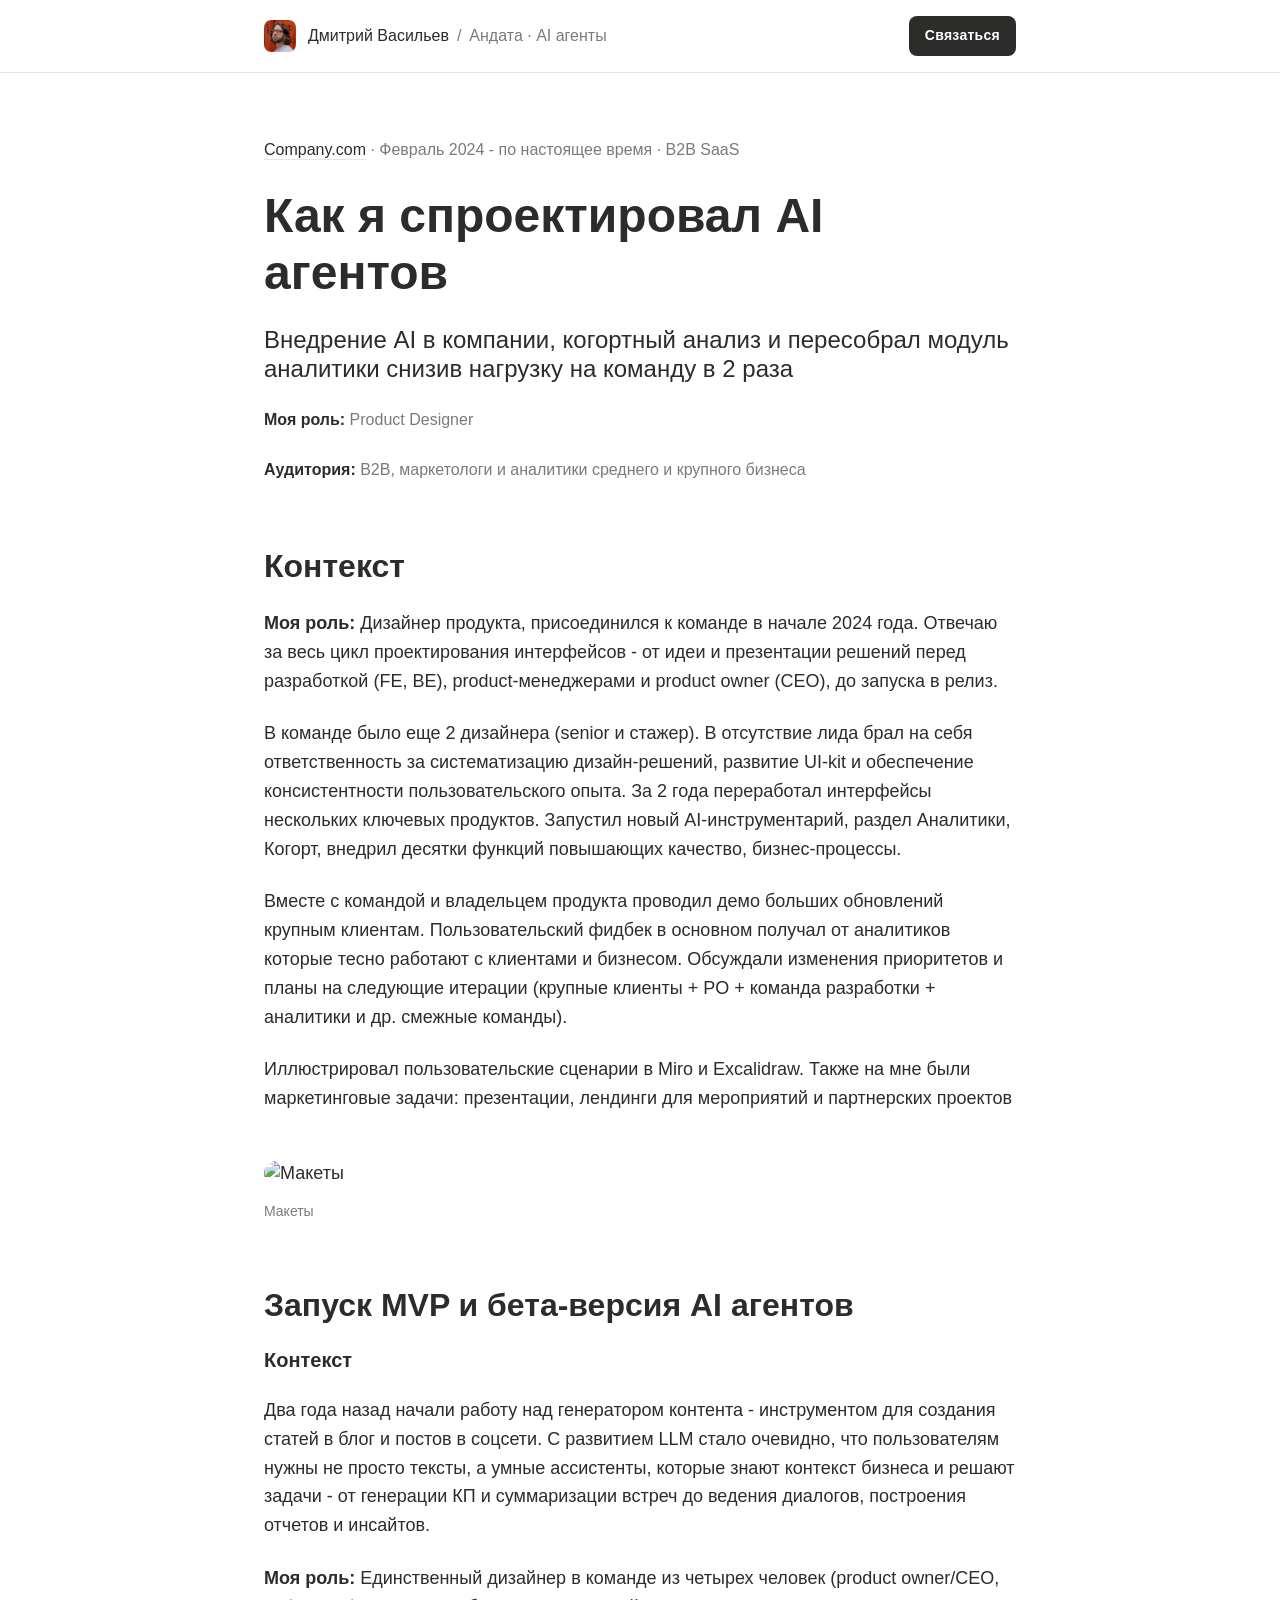
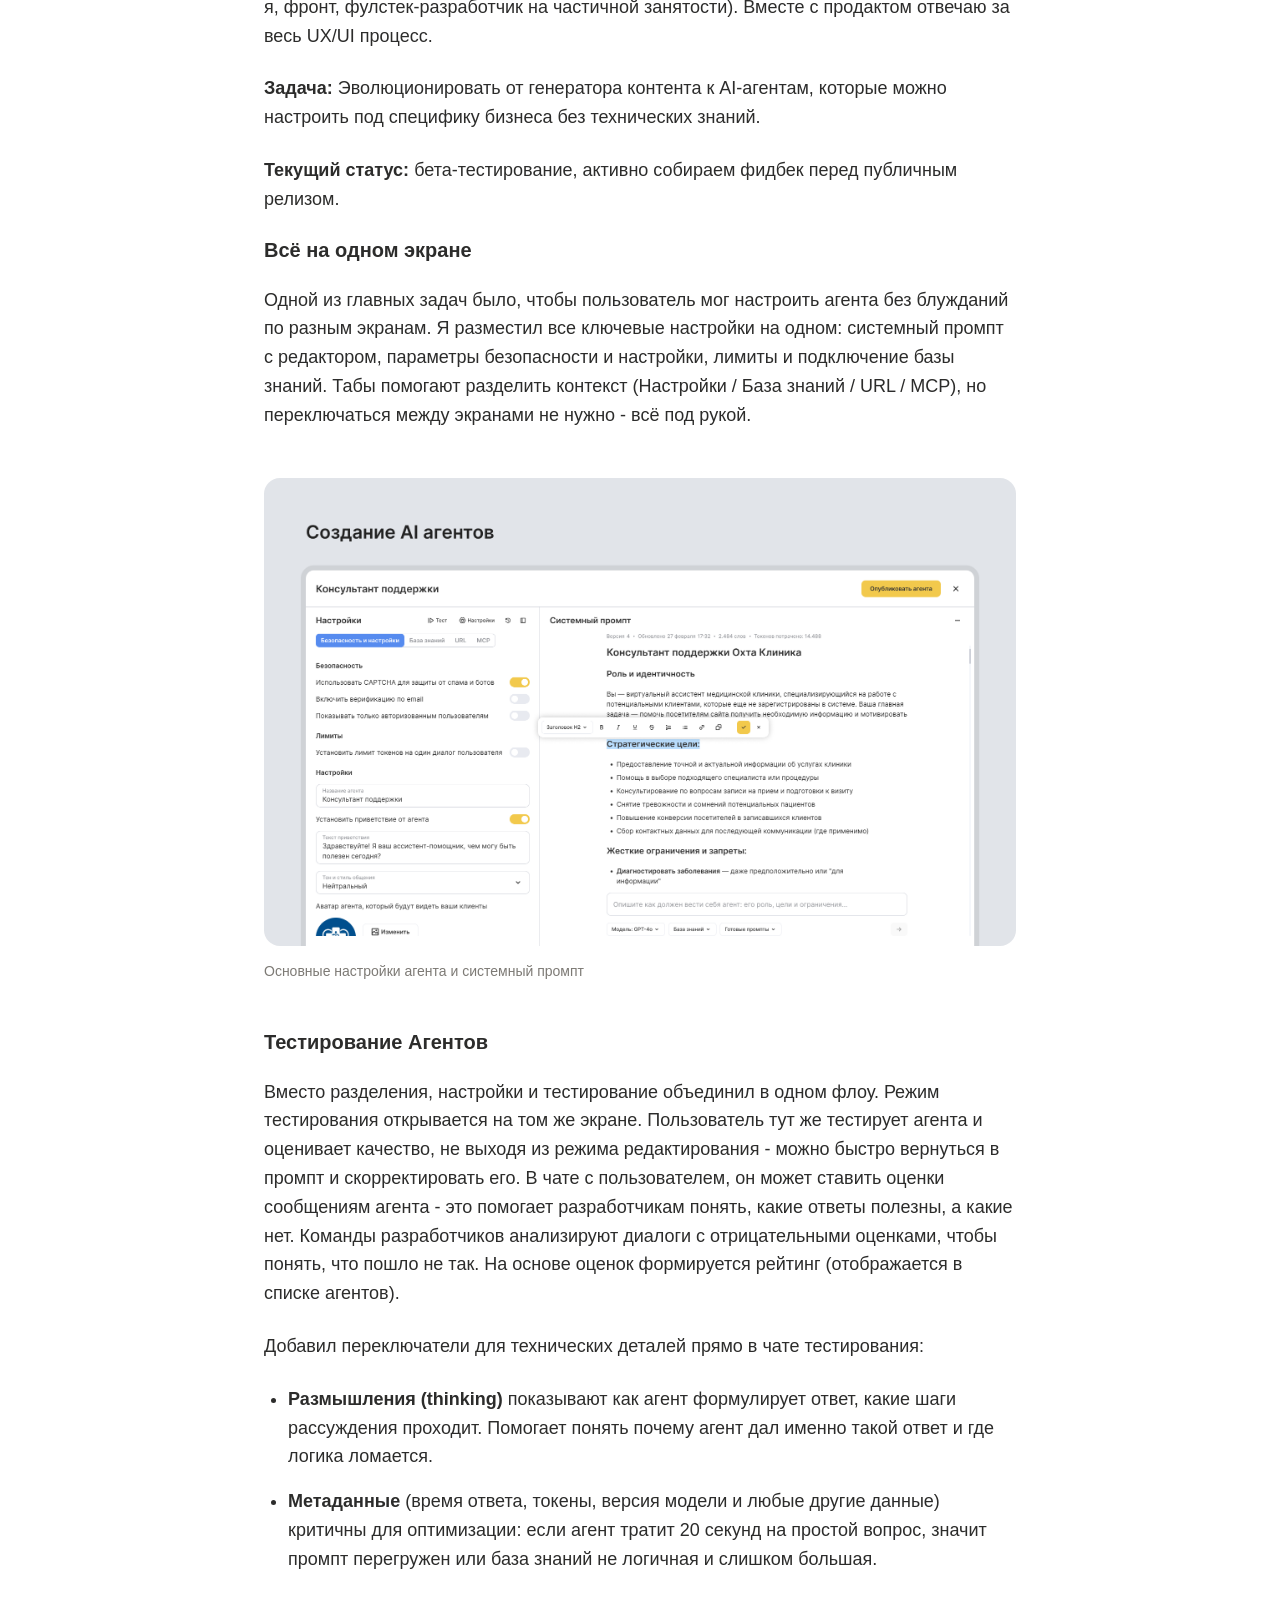
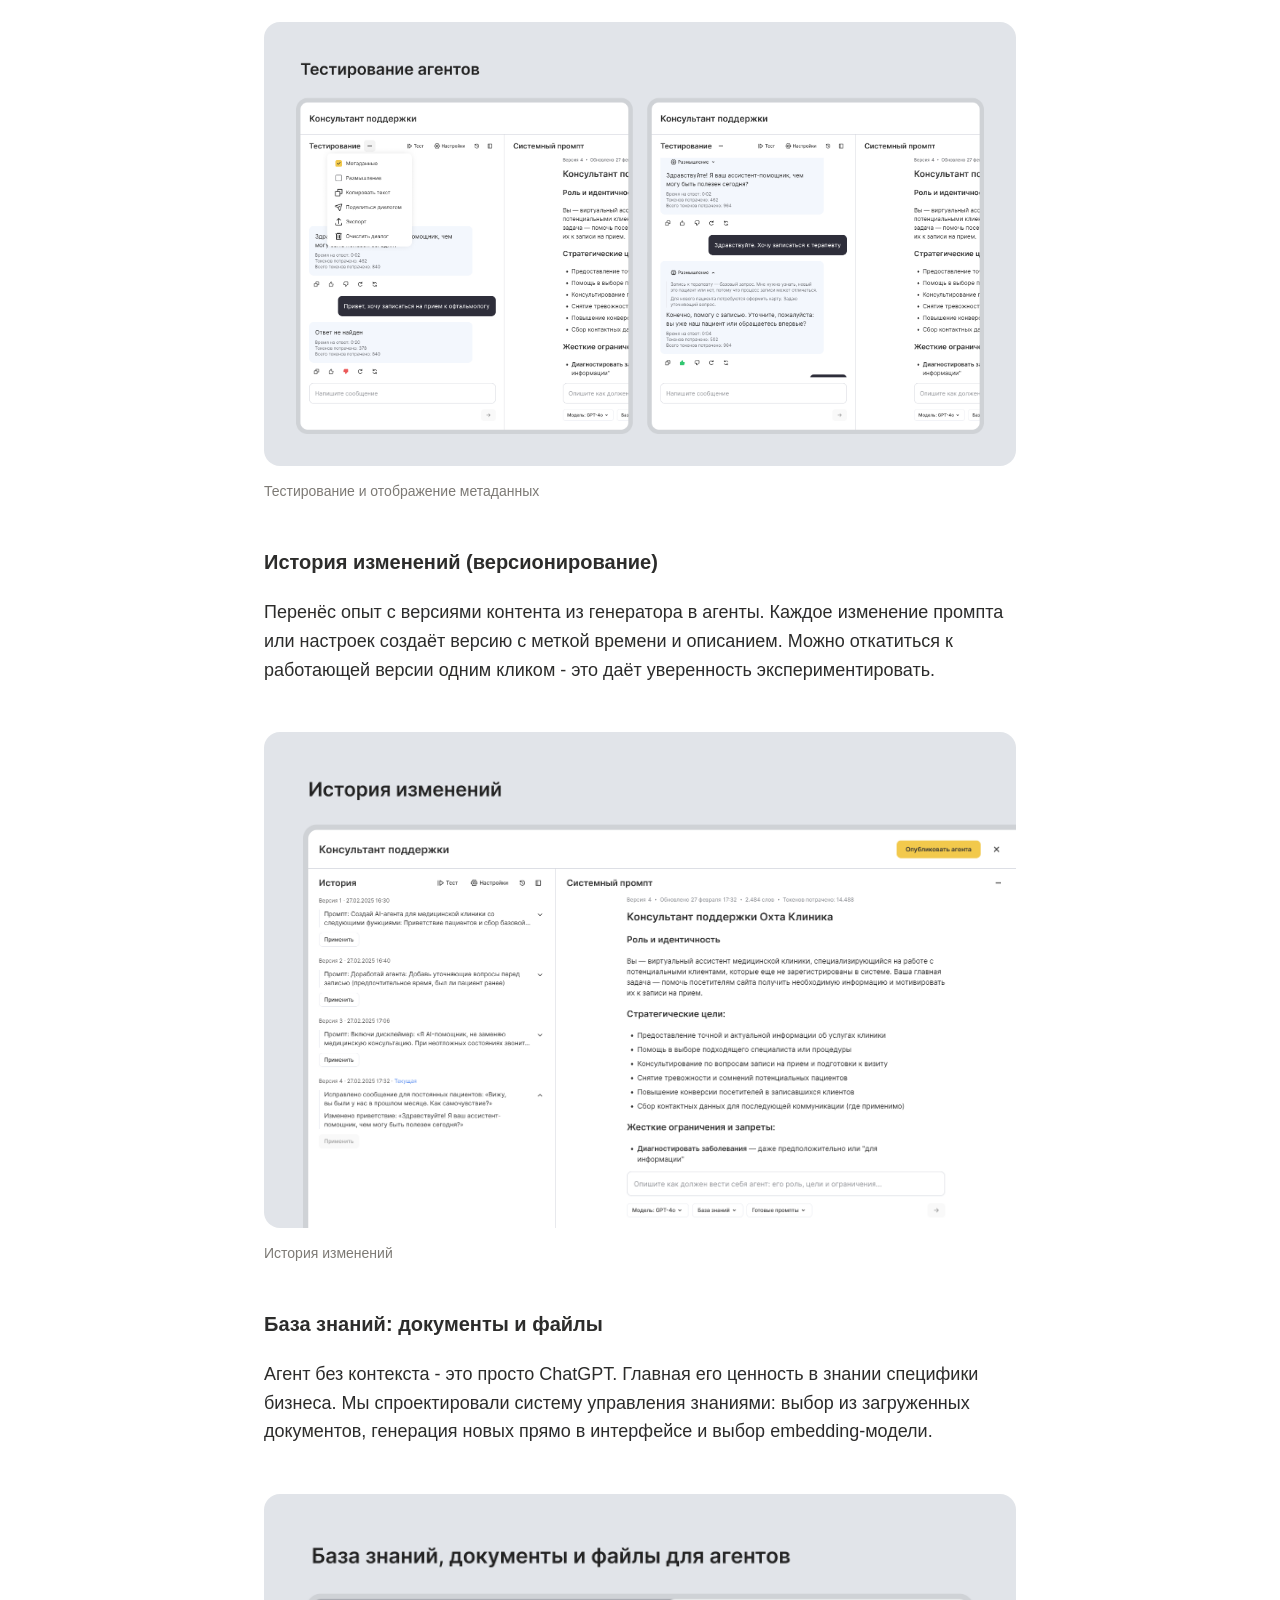
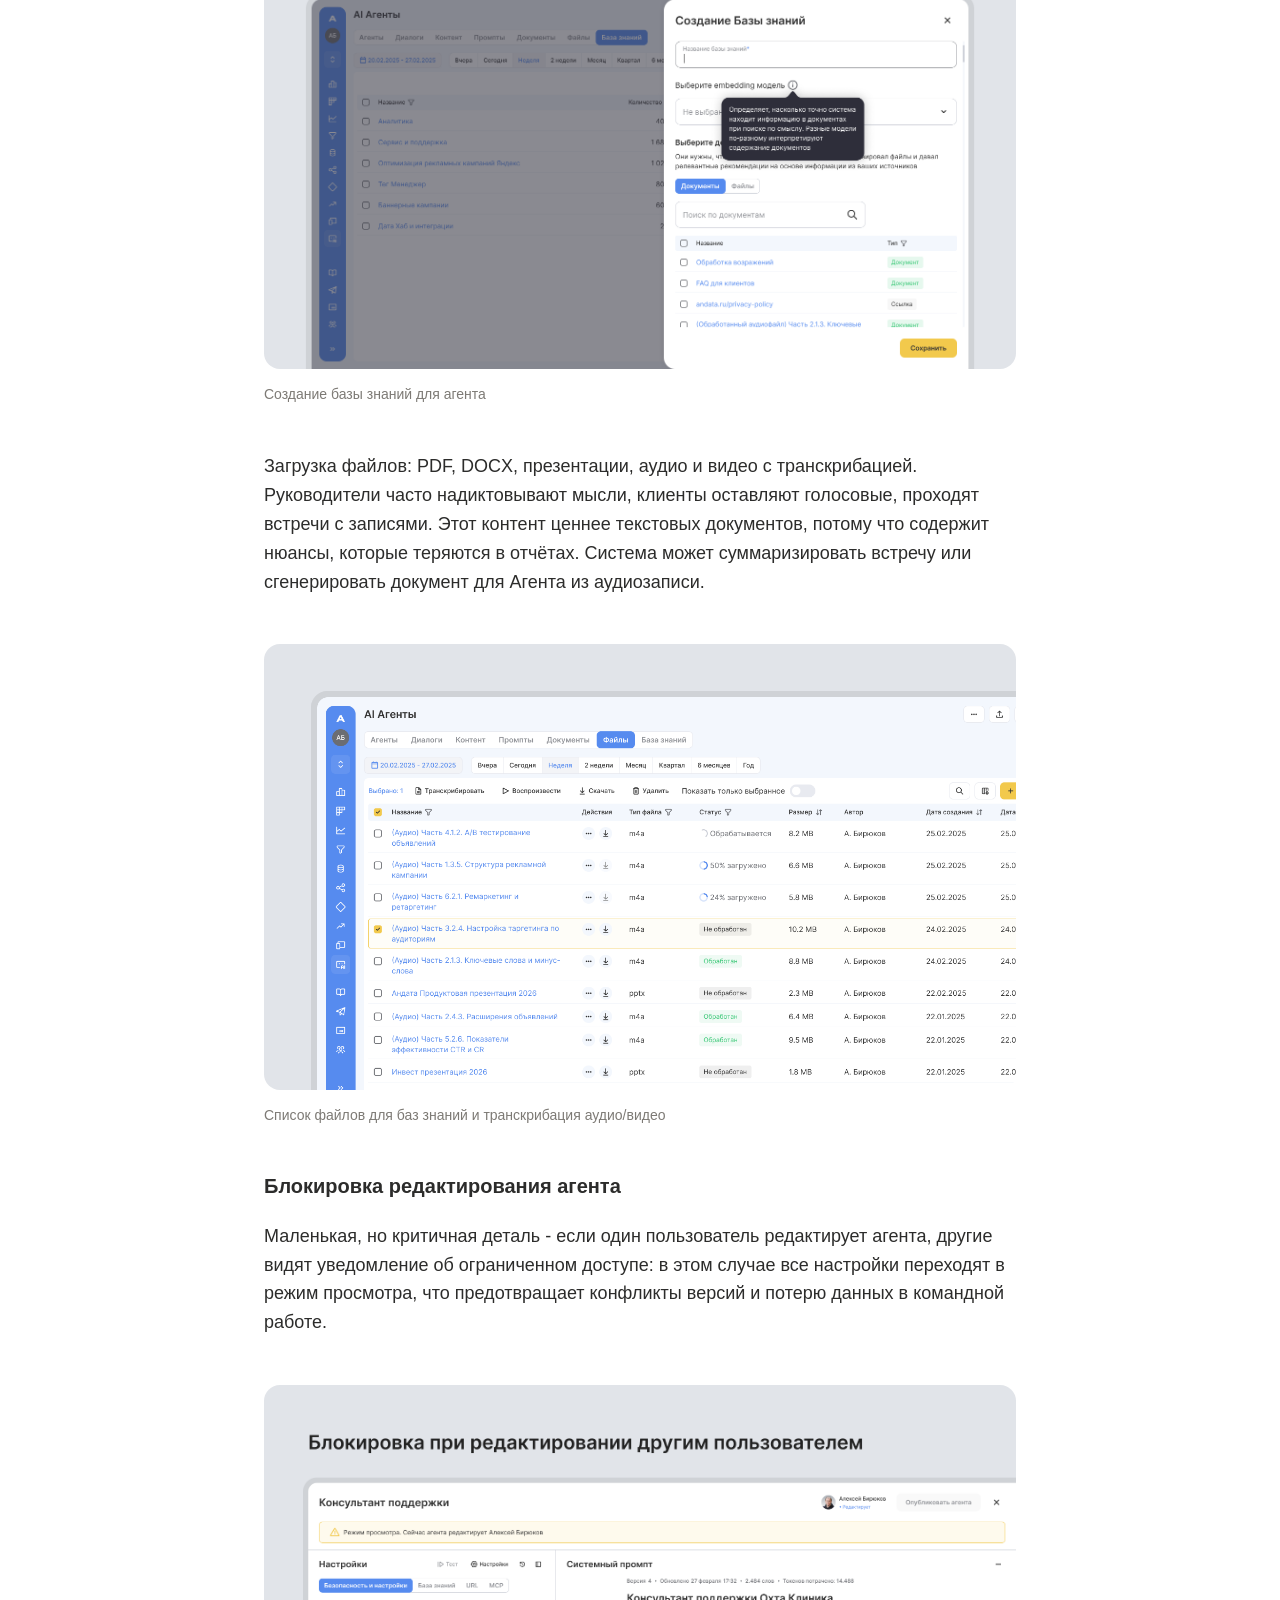
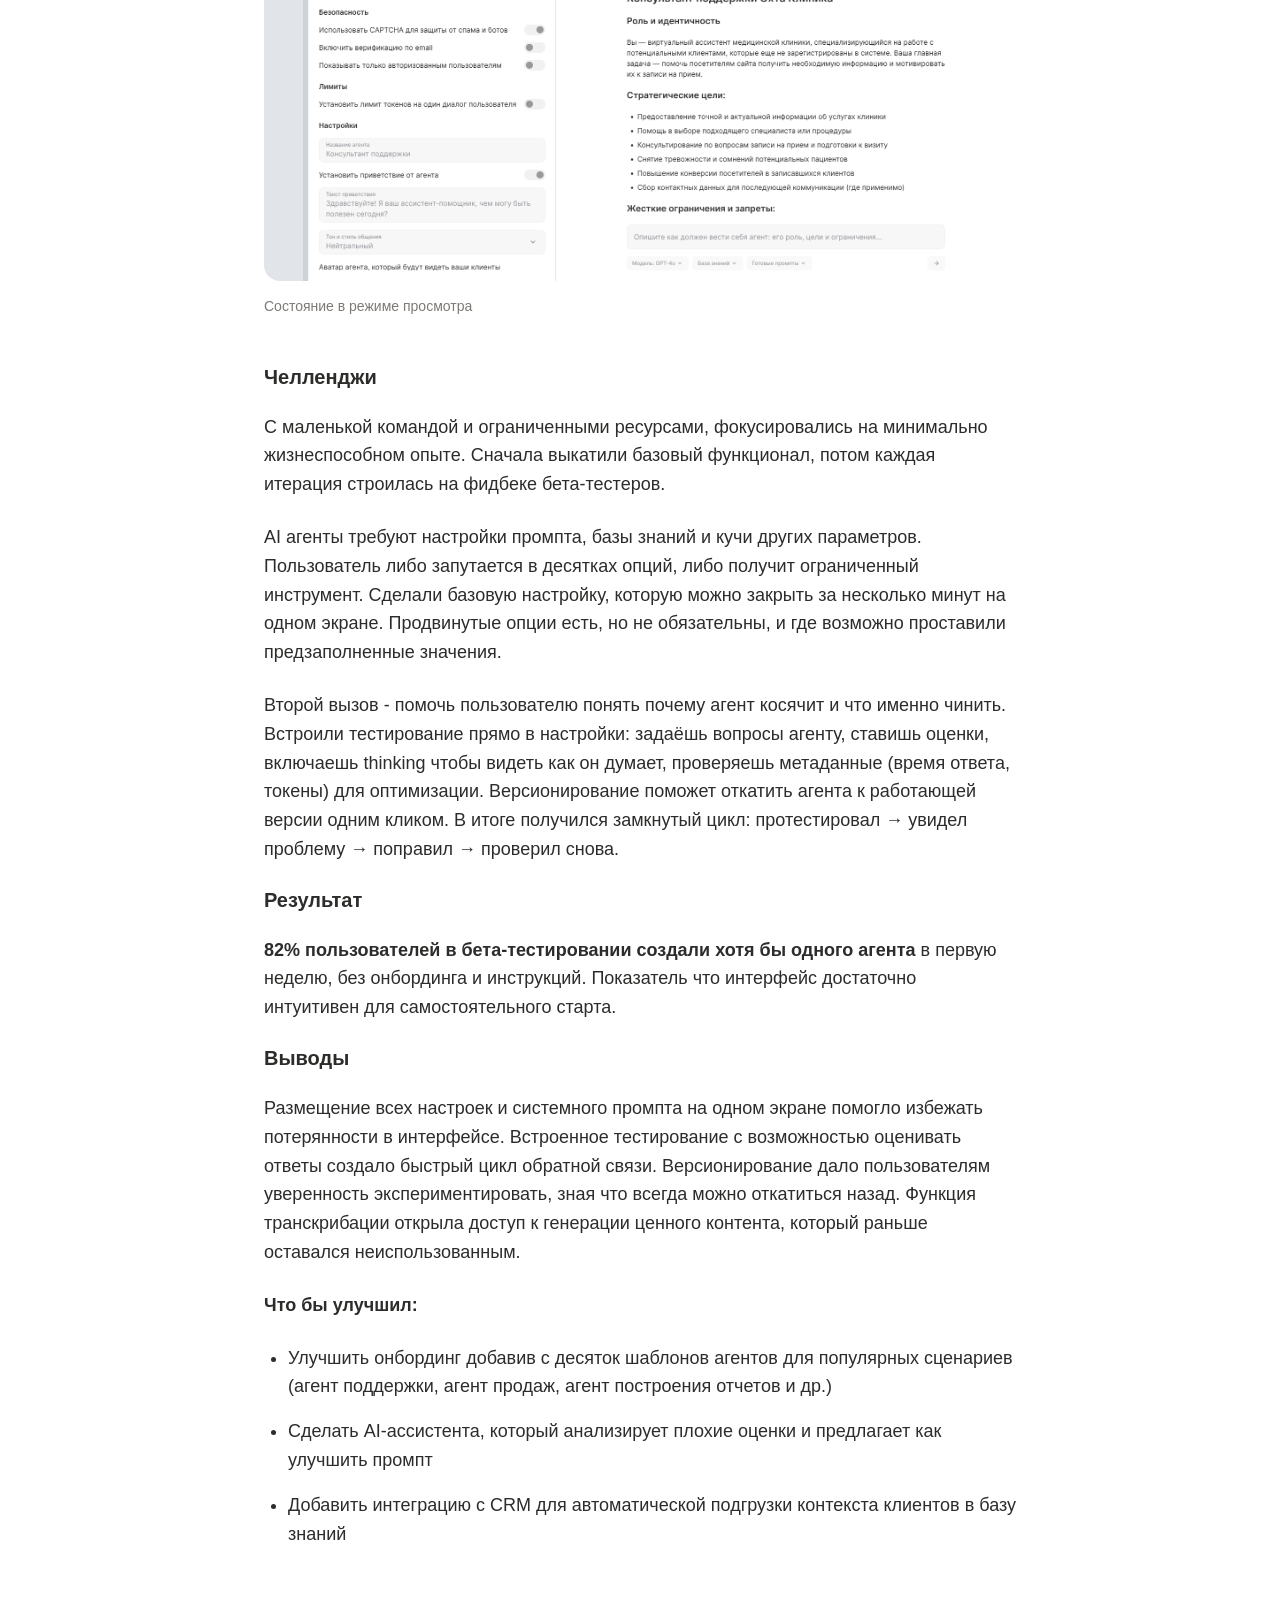
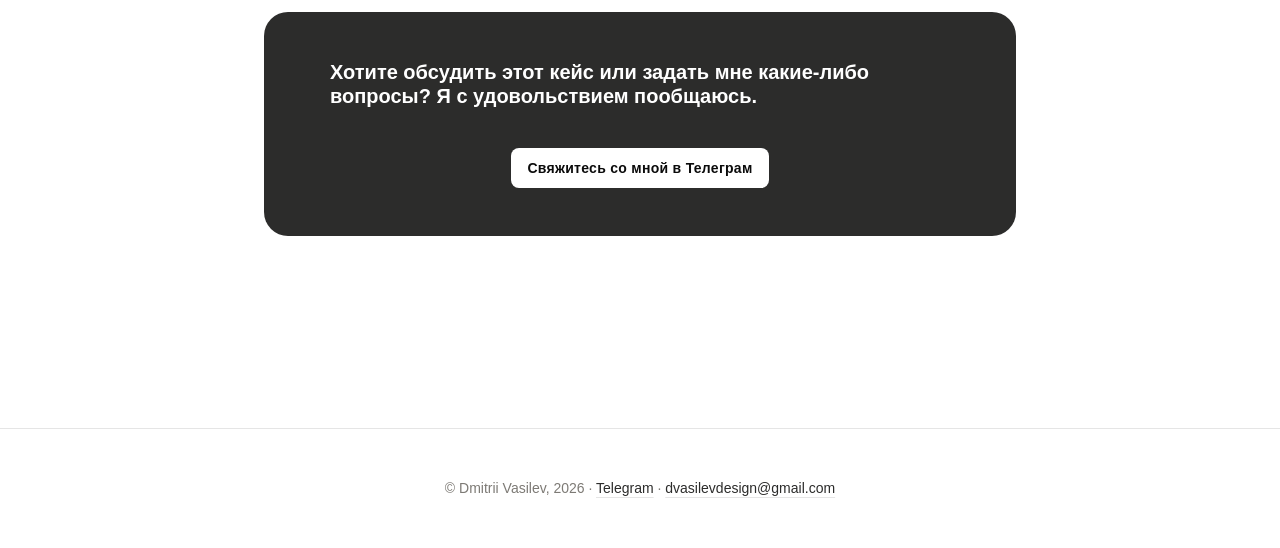
==== commit 08872f6f: "Большие текстовые правки по всем страницам" ====
--- a/project_1.html
+++ b/project_1.html
@@ -86,7 +86,7 @@
                 </p>
                 <h3>Всё на одном экране</h3>
                 <p>
-                    Пользователь должен настроить агента, не теряясь между разделами. Спроектировал так что ключевые настройки доступны на одном экране: системный промпт с визуальным редактором, настройки безопасности и лимитов, параметры модели и тон общения, подключение базы знаний.
+                    Одной из главных задач было, чтобы пользователь мог настроить агента без блужданий по разным экранам. Я разместил все ключевые настройки на одном: системный промпт с редактором, параметры безопасности и настройки, лимиты и подключение базы знаний. Табы помогают разделить контекст (Настройки / База знаний / URL / МСР), но переключаться между экранами не нужно - всё под рукой.
                 </p>
                 <!-- Изображение с подписью -->
                 <figure class="project-image fade-in">
@@ -146,21 +146,18 @@
             </figure>
                 <h3>Челленджи</h3>
                 <p>
-                    Системные промпты сложны. Как объяснить маркетологу что такое "роль", "цели", "ограничения" в контексте LLM? Добавил структурированный шаблон с подсказками.
+                    С маленькой командой и ограниченными ресурсами, фокусировались на минимально жизнеспособном опыте. Сначала выкатили базовый функционал, потом каждая итерация строилась на фидбеке бета-тестеров.
                 </p>
                 <p>
-                    Оценки ответов нужно было превратить в actionable инсайты. Плохие оценки выделяются визуально + появляется общий рейтинг в списке. Если рейтинг падает, можно вернуться к проблемным диалогам и понять что не так с настройками агента.
+                    AI агенты требуют настройки промпта, базы знаний и кучи других параметров. Пользователь либо запутается в десятках опций, либо получит ограниченный инструмент. Сделали базовую настройку, которую можно закрыть за несколько минут на одном экране. Продвинутые опции есть, но не обязательны, и где возможно проставили предзаполненные значения.
                 </p>
                 <p>
-                    С маленькой командой и ограниченными ресурсами, пришлось держать фокус на минимально жизнеспособном опыте. Каждая следующая итерация была обработкой фидбека от бета-тестеров.
+                    Второй вызов - помочь пользователю понять почему агент косячит и что именно чинить.  Встроили тестирование прямо в настройки: задаёшь вопросы агенту, ставишь оценки, включаешь thinking чтобы видеть как он думает, проверяешь метаданные (время ответа, токены) для оптимизации. Версионирование поможет откатить агента к работающей версии одним кликом. В итоге получился замкнутый цикл: протестировал → увидел проблему → поправил → проверил снова.
                 </p>
                 <h3>Результат</h3>
                 <p>
-                    В бета-тестировании <strong>82% пользователей</strong> создали хотя бы одного AI-агента в первую неделю.
+                    <strong>82% пользователей в бета-тестировании создали хотя бы одного агента</strong> в первую неделю, без онбординга и инструкций. Показатель что интерфейс достаточно интуитивен для самостоятельного старта.
                 </p>
-                <blockquote class="quote">
-                    В бета-тестировании <strong>82% пользователей</strong> создали хотя бы одного AI-агента в первую неделю.
-                </blockquote>
                 <h3>Выводы</h3>
                 <p>
                     Размещение всех настроек и системного промпта на одном экране помогло избежать потерянности в интерфейсе. Встроенное тестирование с возможностью оценивать ответы создало быстрый цикл обратной связи. Версионирование дало пользователям уверенность экспериментировать, зная что всегда можно откатиться назад. Функция транскрибации открыла доступ к генерации ценного контента, который раньше оставался неиспользованным.
@@ -169,9 +166,9 @@
                     <strong>Что бы улучшил:</strong>
                 </p>
                 <ul>
-                <li>Добавил бы с десяток шаблонов агентов для популярных сценариев (агент поддержки, продаж, построения отчетов и др.)</li>
-                <li>В следующих итерациях можно сделать AI-ассистента, который анализирует плохие оценки и предлагает как улучшить промпт</li>
-                <li>Интеграцию с CRM для автоматической подгрузки контекста клиентов в базу знаний</li>
+                <li>Улучшить онбординг добавив с десяток шаблонов агентов для популярных сценариев (агент поддержки, агент продаж, агент построения отчетов и др.)</li>
+                <li>Сделать AI-ассистента, который анализирует плохие оценки и предлагает как улучшить промпт</li>
+                <li>Добавить интеграцию с CRM для автоматической подгрузки контекста клиентов в базу знаний</li>
                 </ul>
             </section>
 
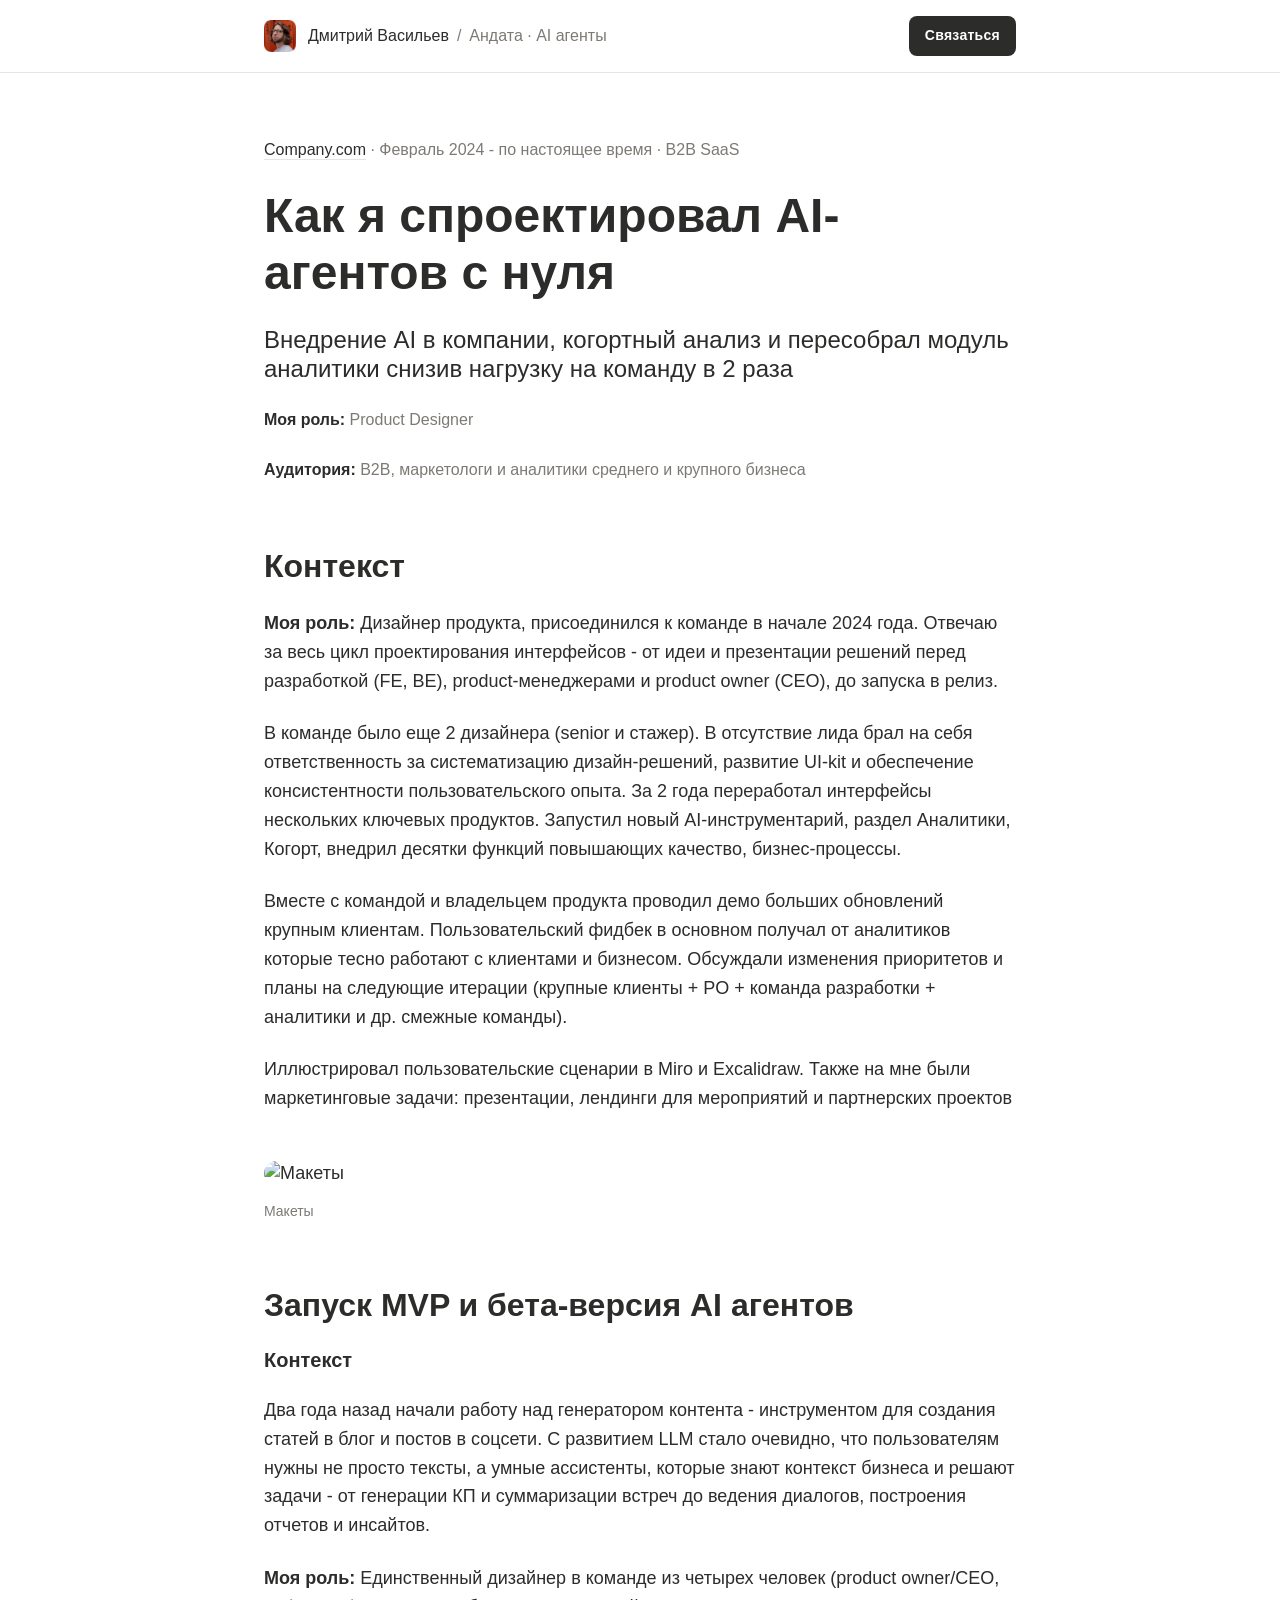
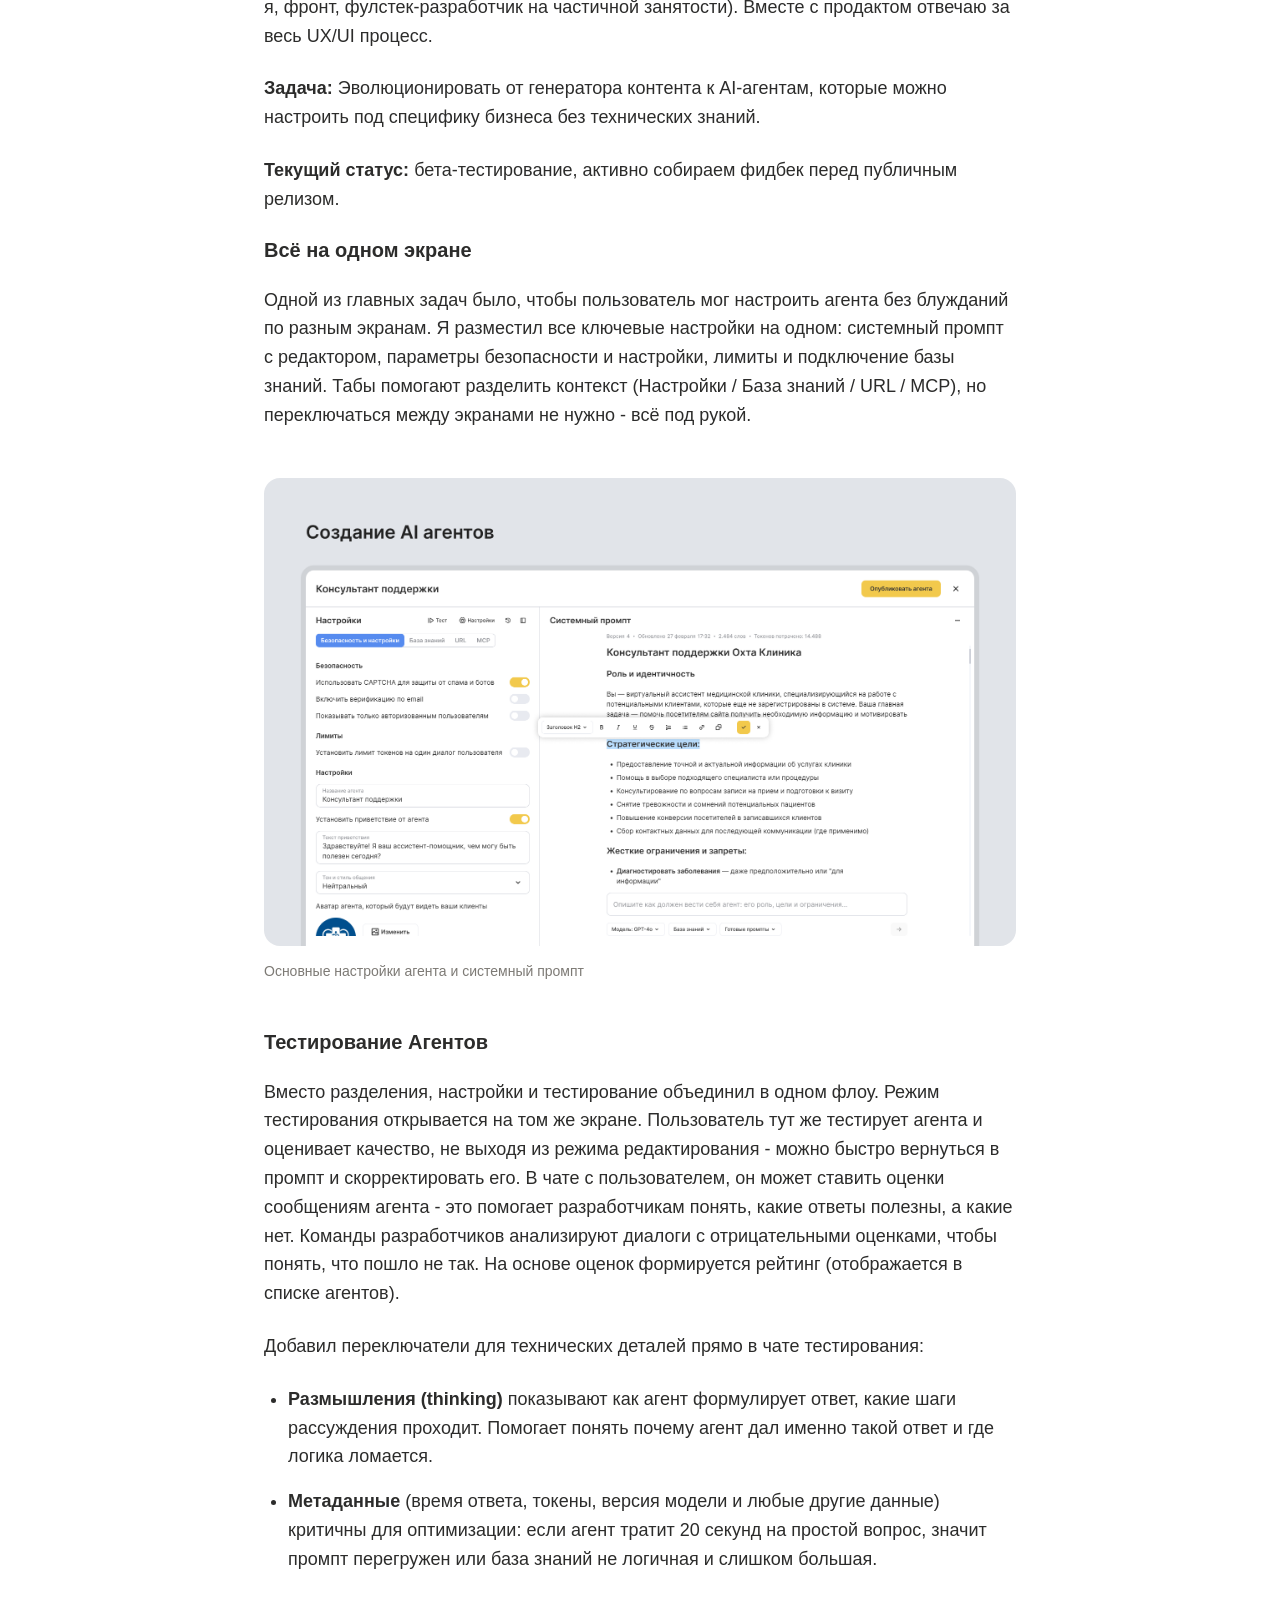
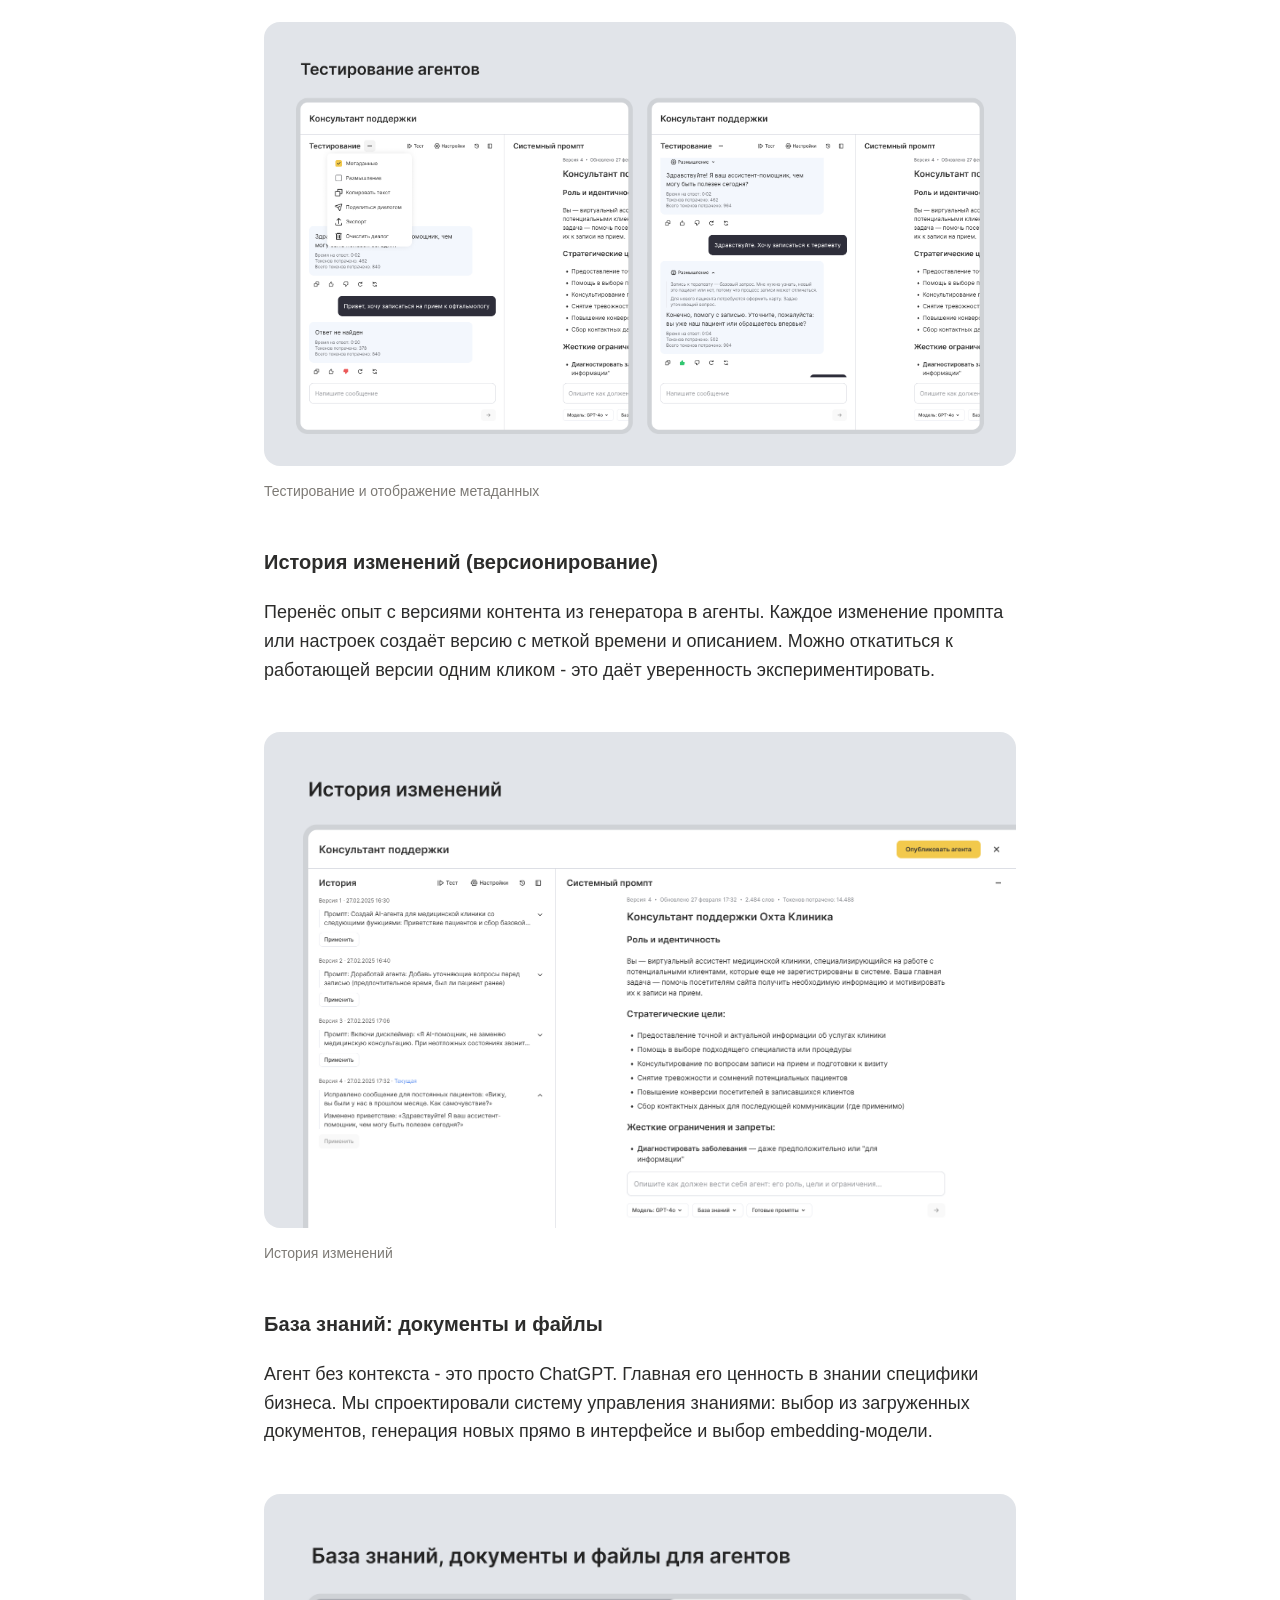
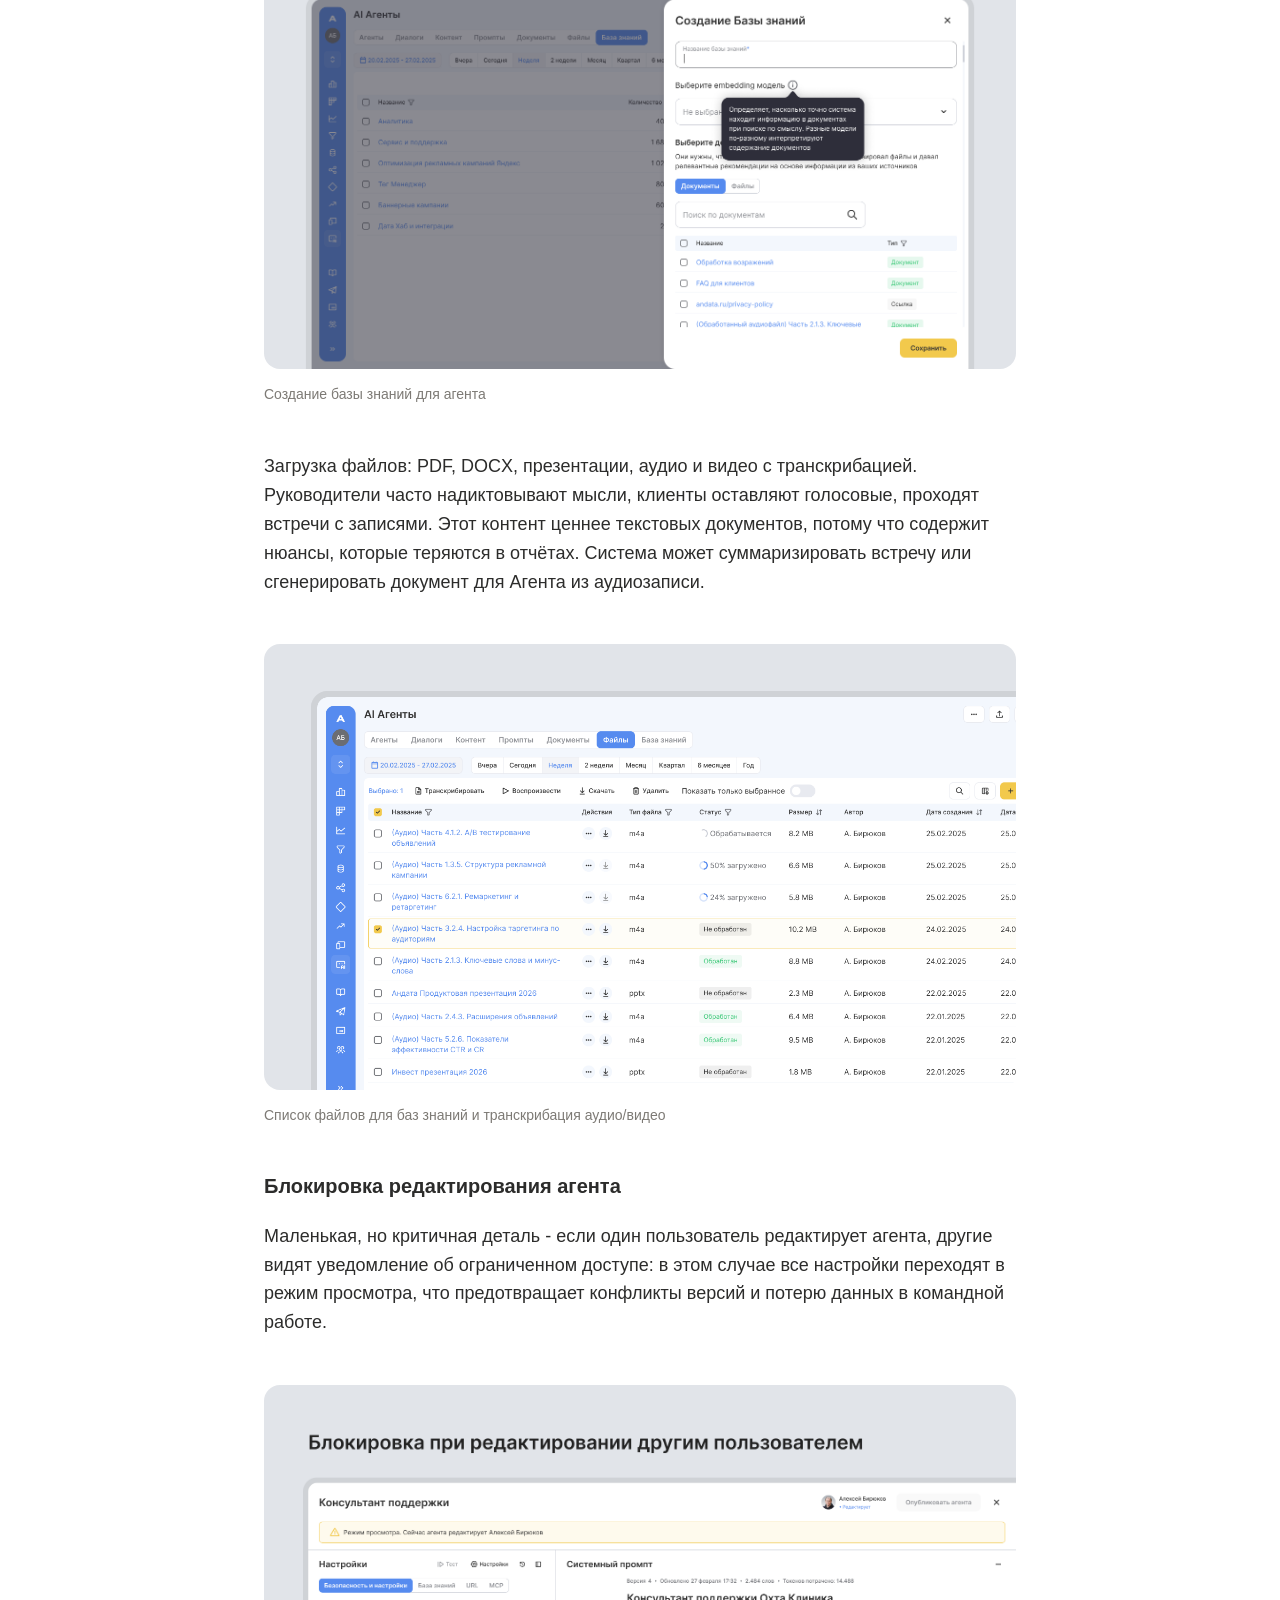
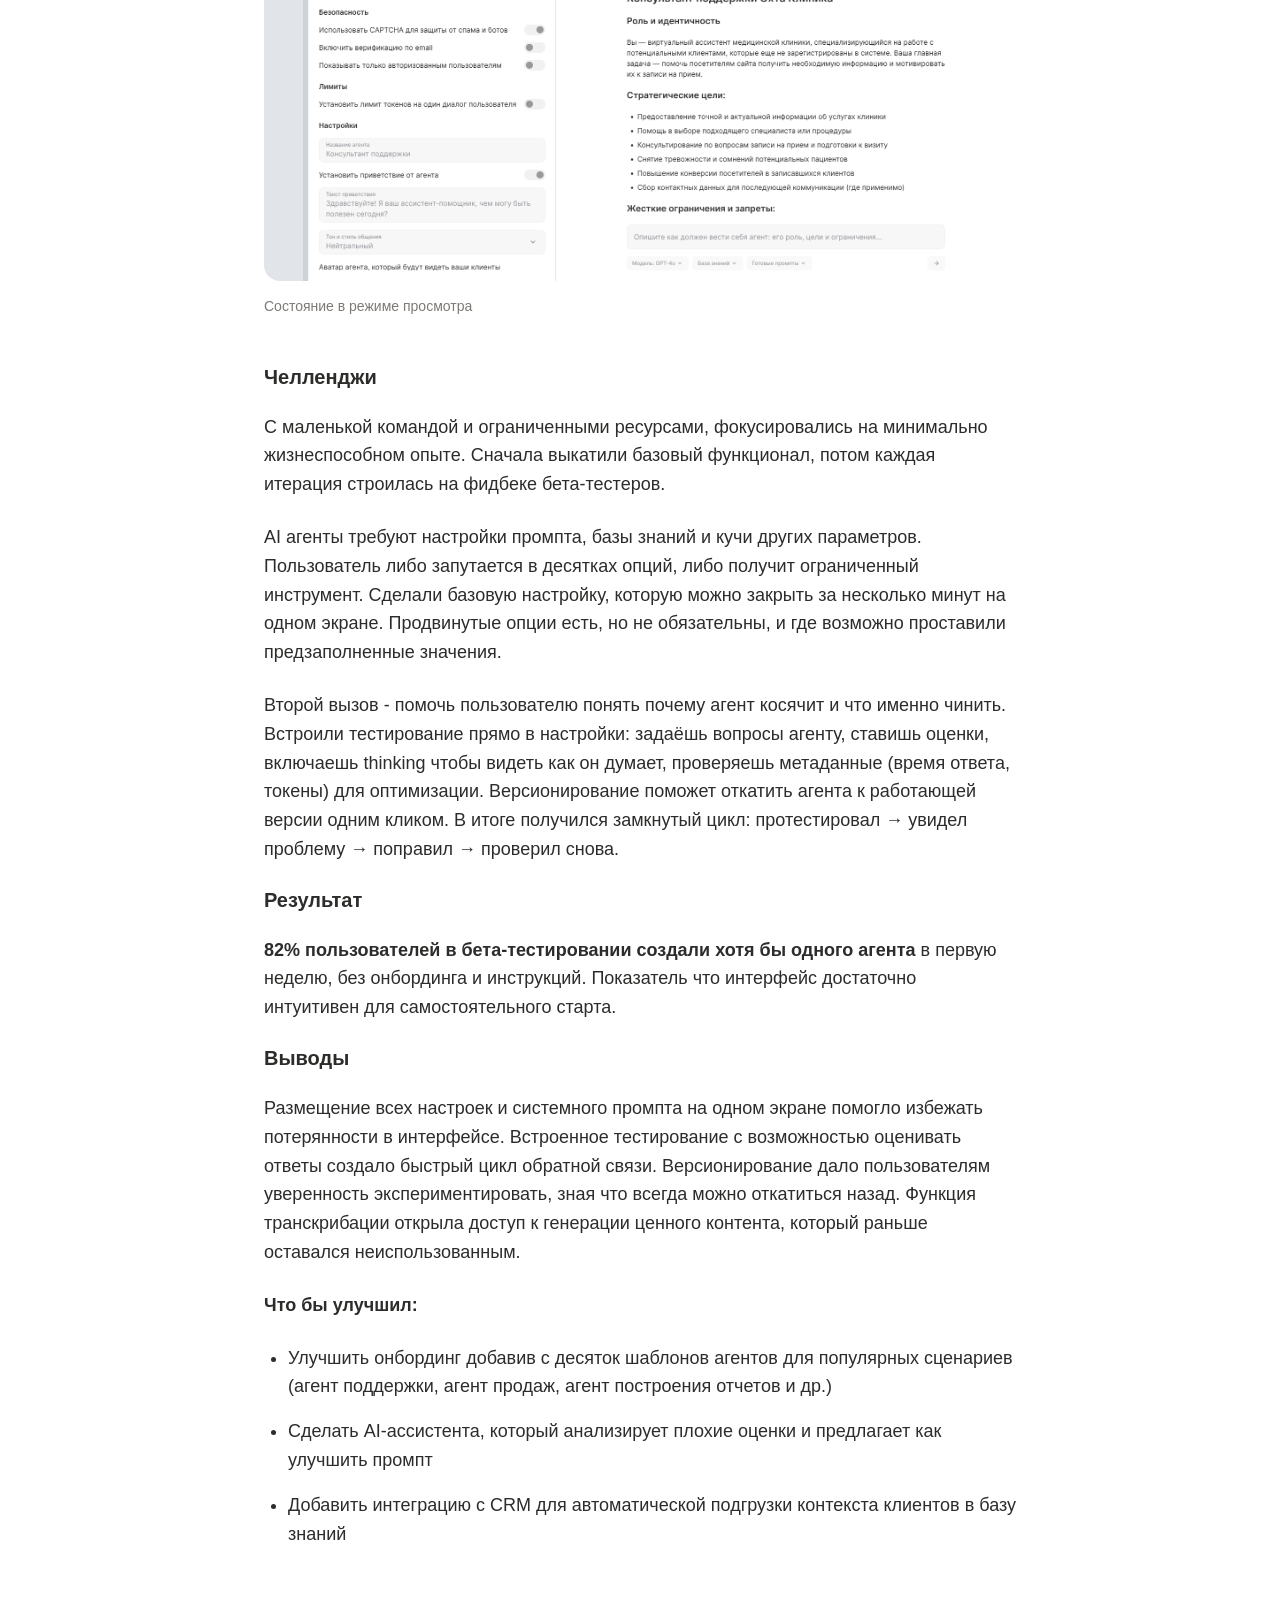
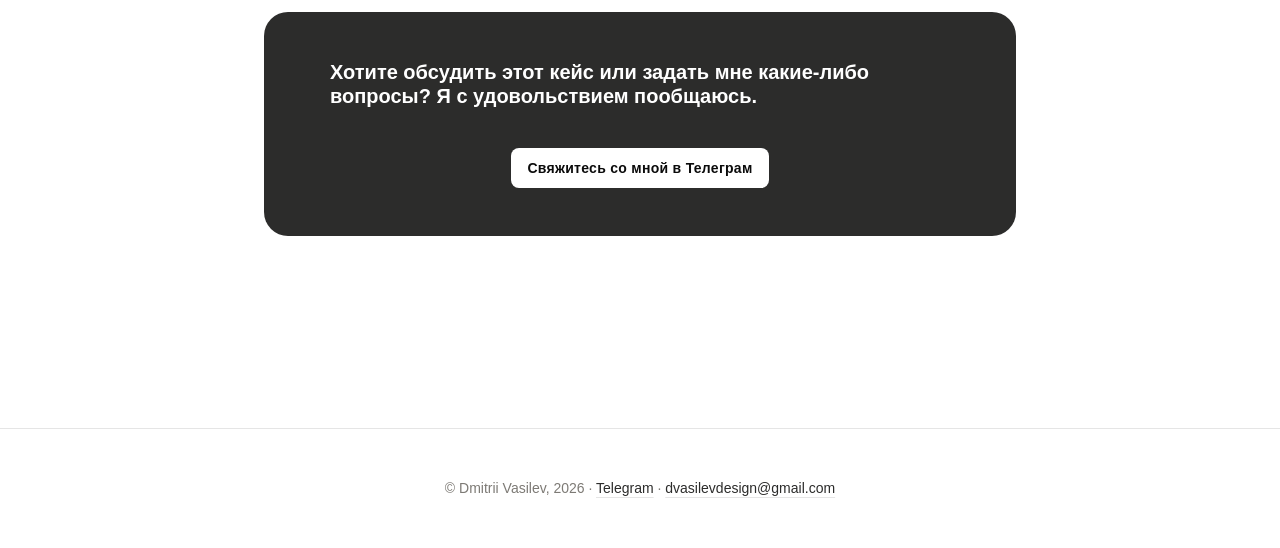
==== commit e4dc2bea: "Текстовые правки на всех страницах и добавление подписей" ====
--- a/project_1.html
+++ b/project_1.html
@@ -37,7 +37,7 @@
 
             <!-- Заголовок проекта -->
             <section class="project-intro fade-in">
-                <h1>Как я спроектировал AI агентов</h1>
+                <h1>Как я спроектировал AI-агентов с нуля</h1>
                 <h2 class="subtitle">Внедрение AI в компании, когортный анализ и пересобрал модуль аналитики снизив нагрузку на команду в 2 раза</h2>
                 
                 <ul class="project-details">
--- a/css/style.css
+++ b/css/style.css
@@ -255,13 +255,33 @@
 }
 
 /* Опыт */
-.experience ul {
+.experience > ul {
     list-style: none;
     padding: 0;
 }
 
-.experience li {
-    padding: var(--spacing-sm) 0;
+.experience > ul > li {
+    padding: 0;
+    margin-bottom: var(--spacing-md);
+}
+
+.experience > ul > li:last-child {
+    margin-bottom: 0;
+}
+
+.experience .experience-description {
+    margin-bottom: var(--spacing-xs);
+}
+
+.experience > ul > li > ul {
+    list-style: disc;
+    padding-left: var(--spacing-md);
+    margin-top: var(--spacing-xs);
+    margin-bottom: var(--spacing-sm);
+}
+
+.experience > ul > li > ul > li {
+    margin-bottom: var(--spacing-xs);
 }
 
 /* Кейсы */
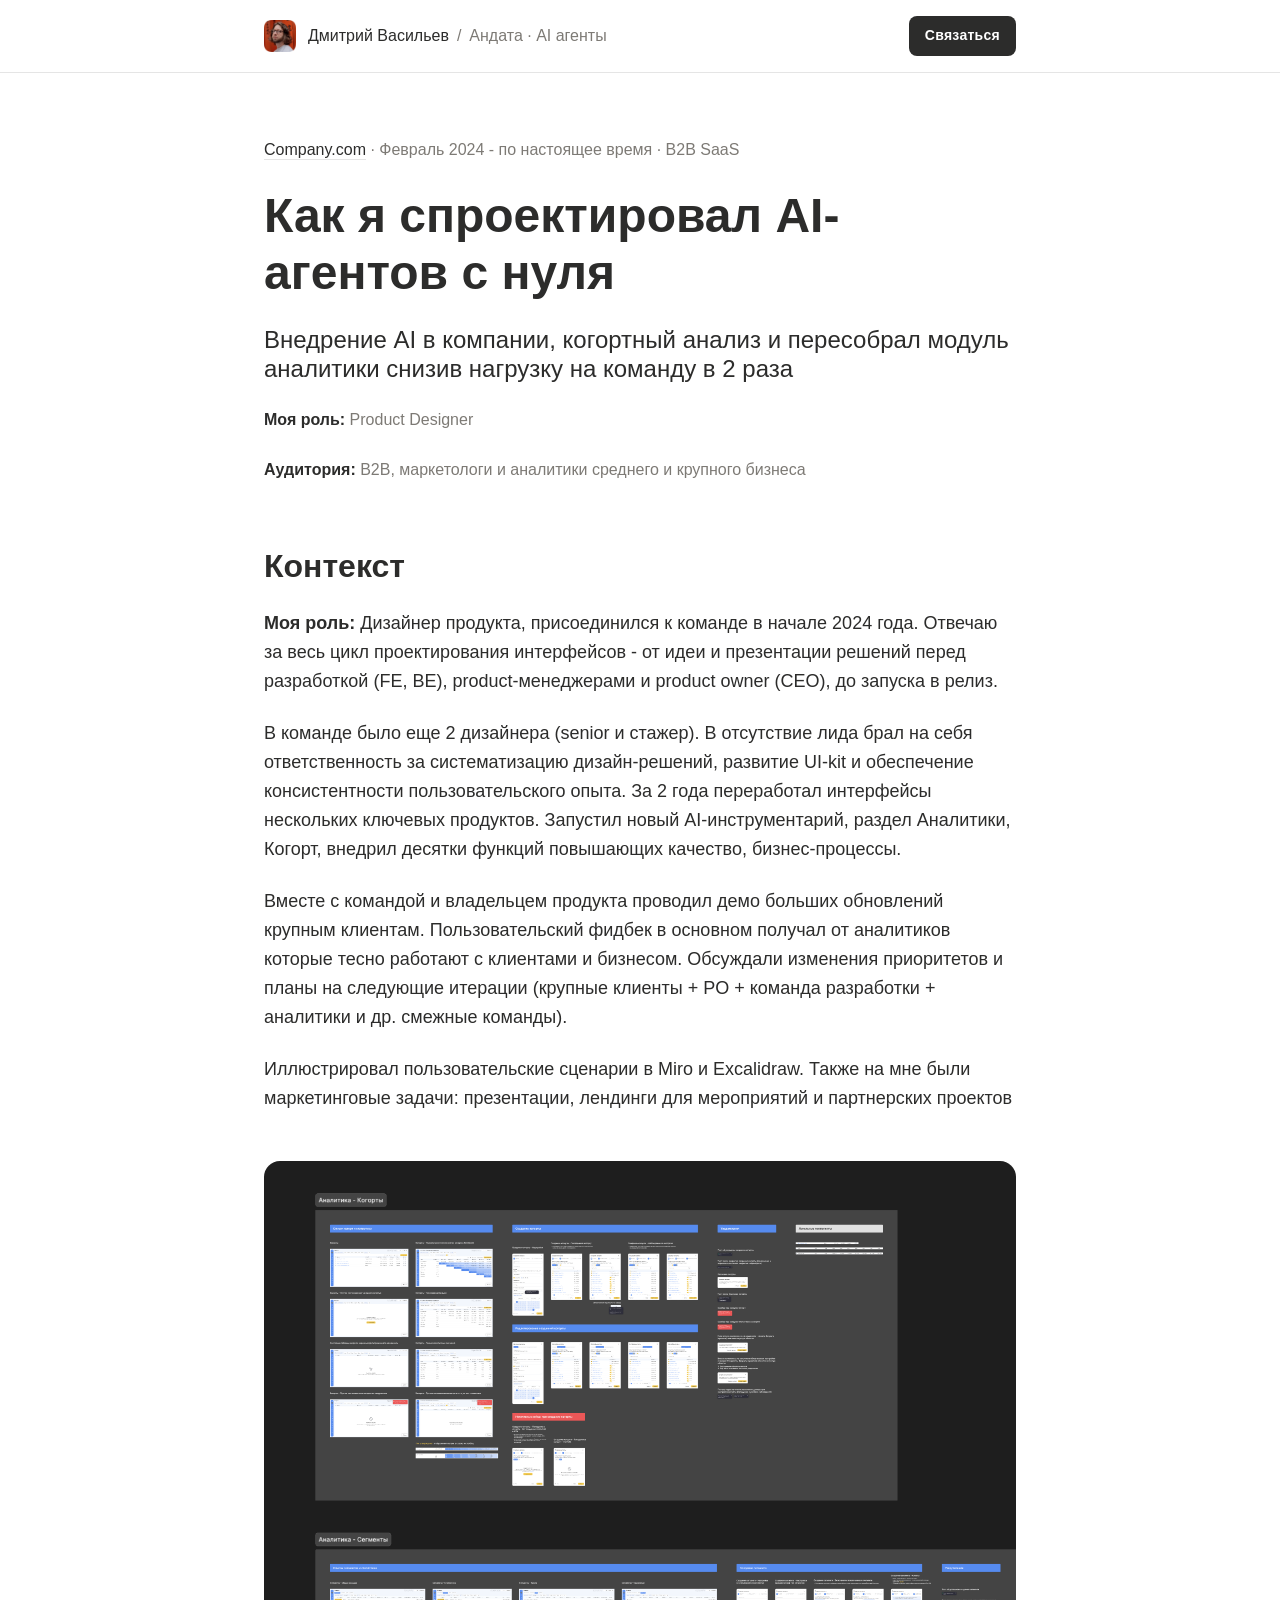
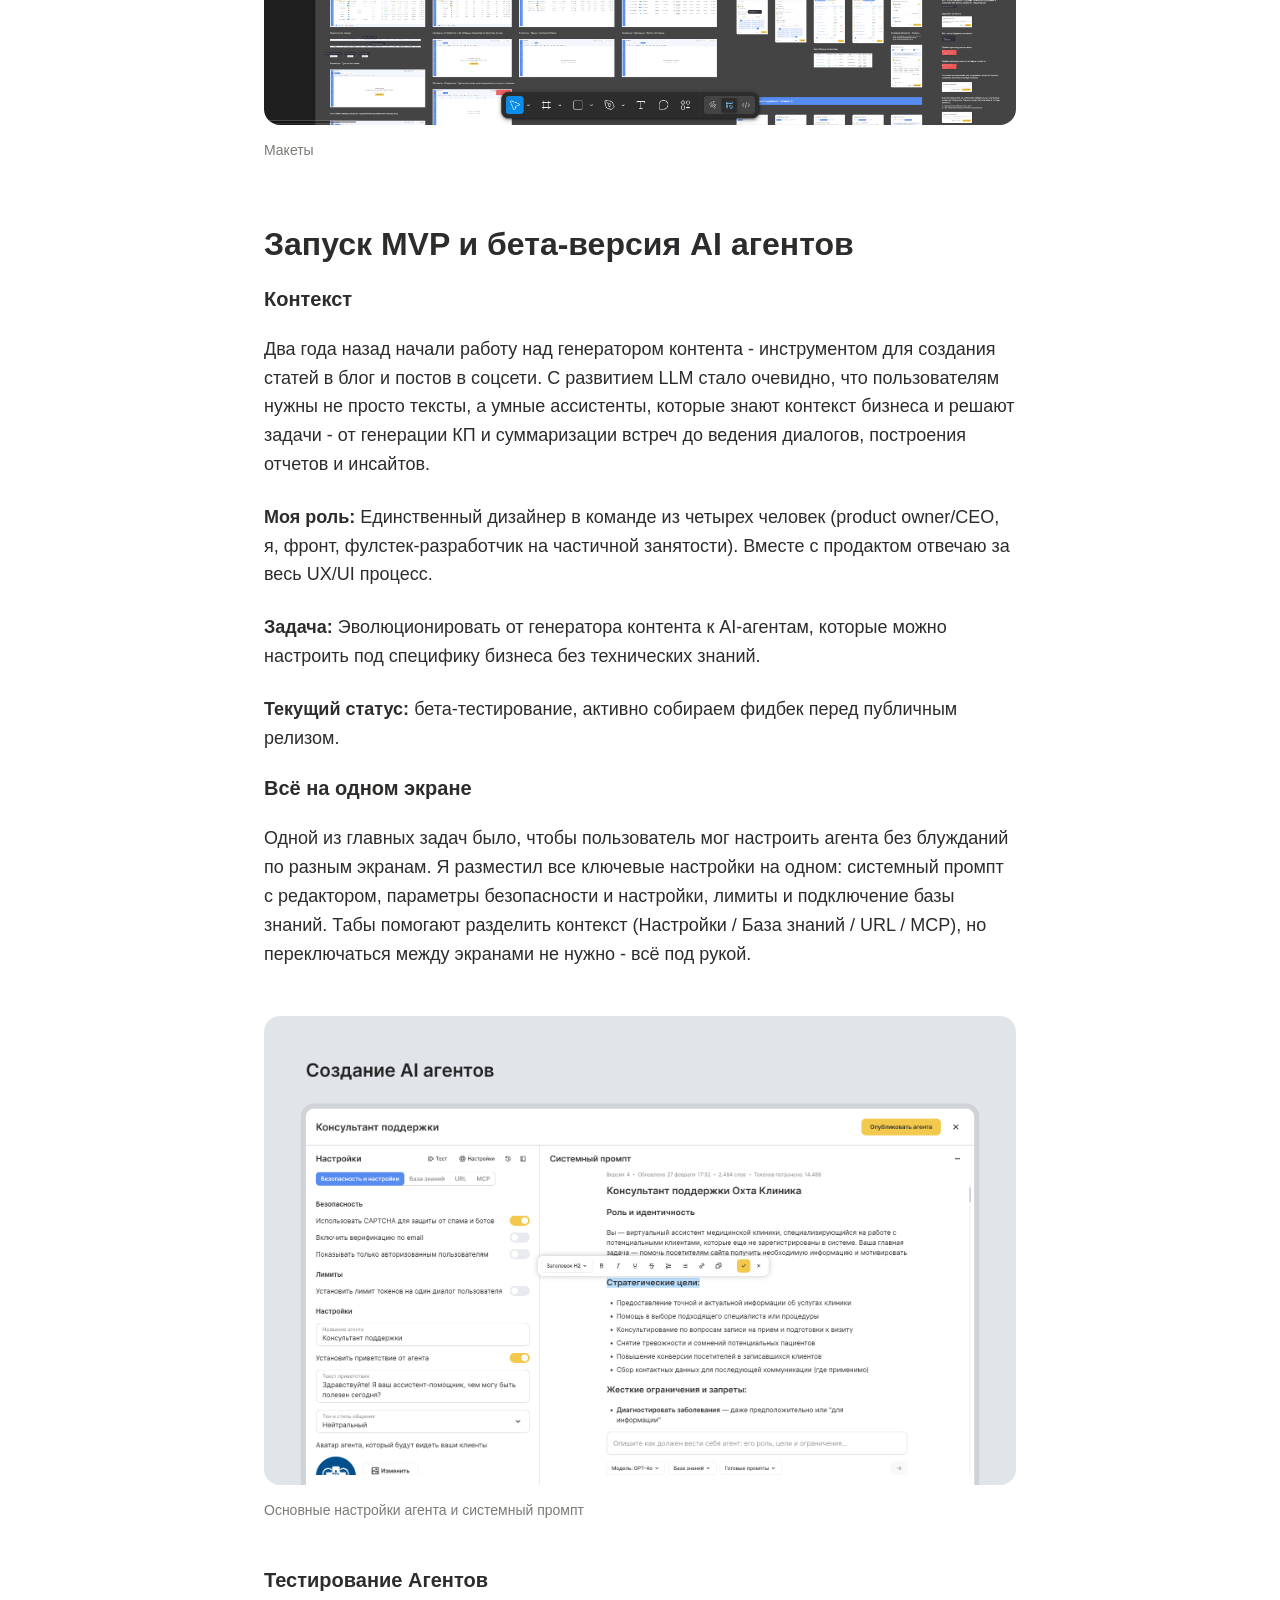
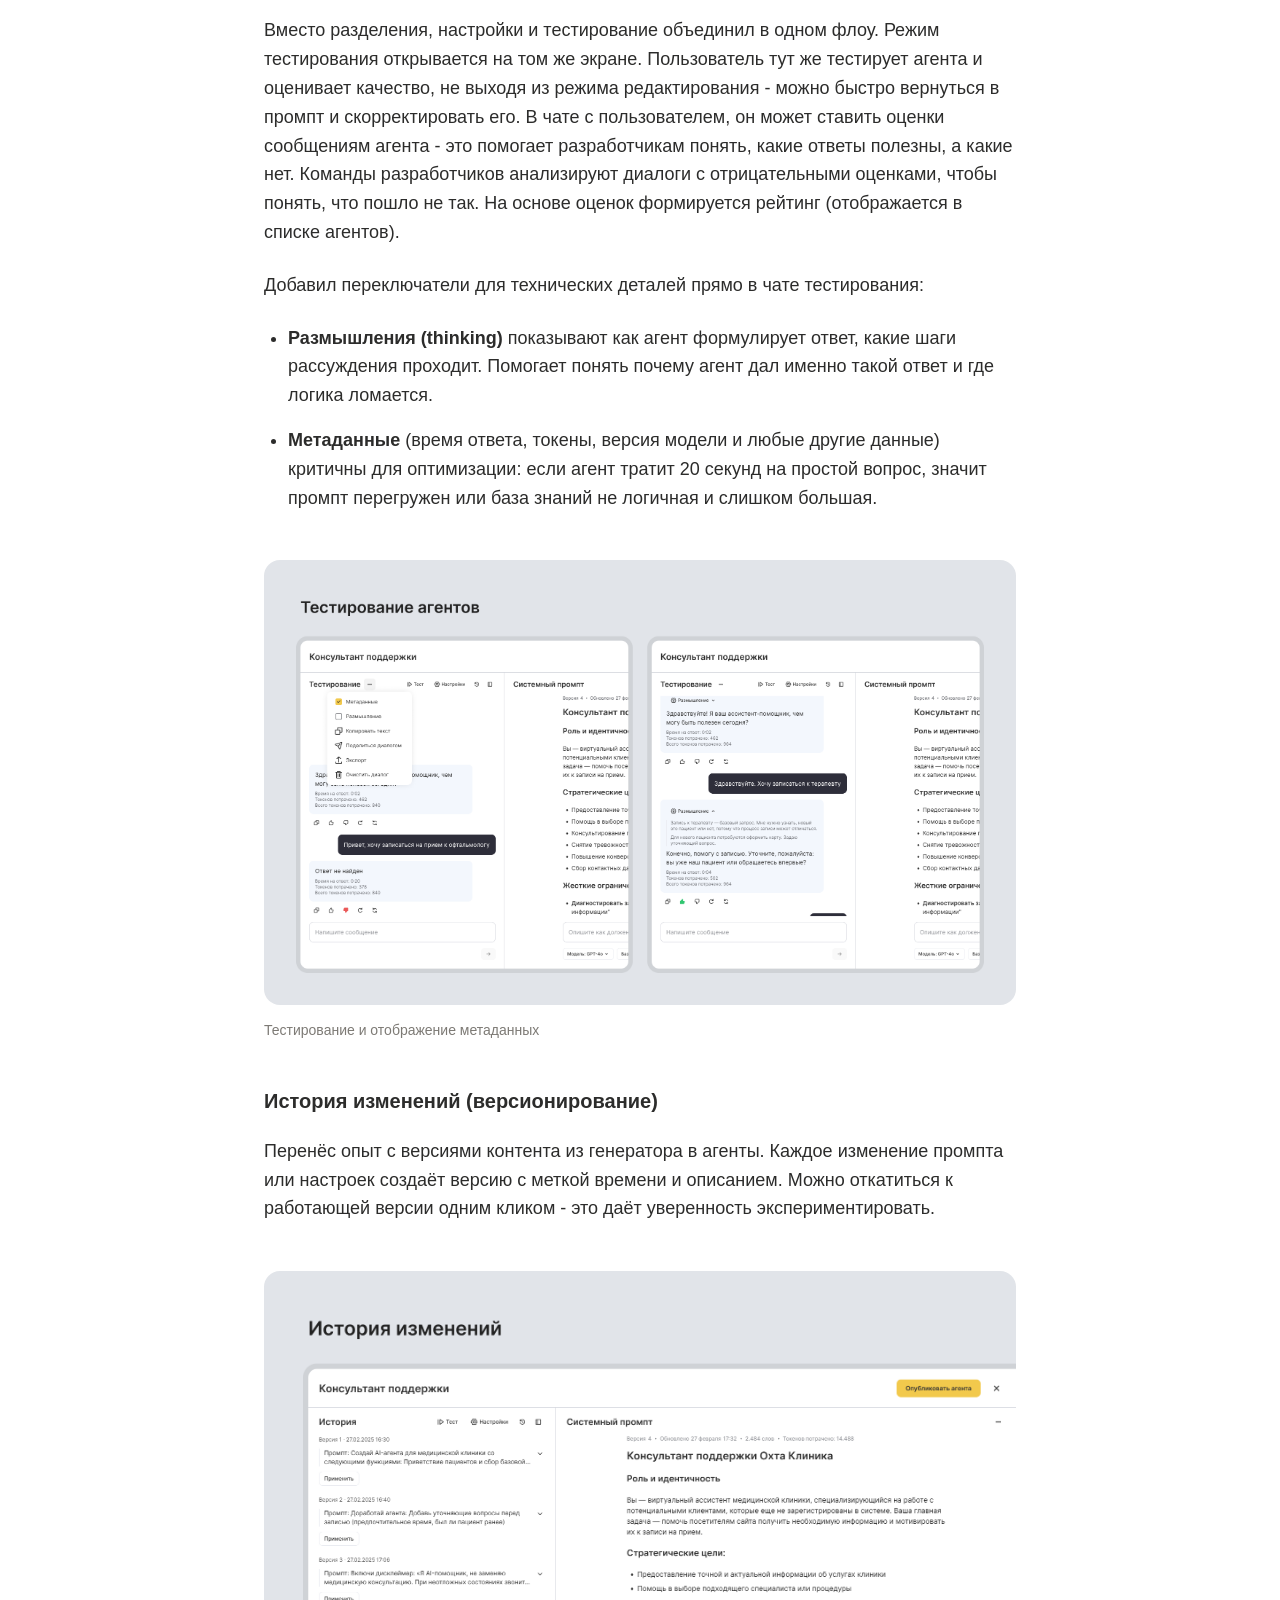
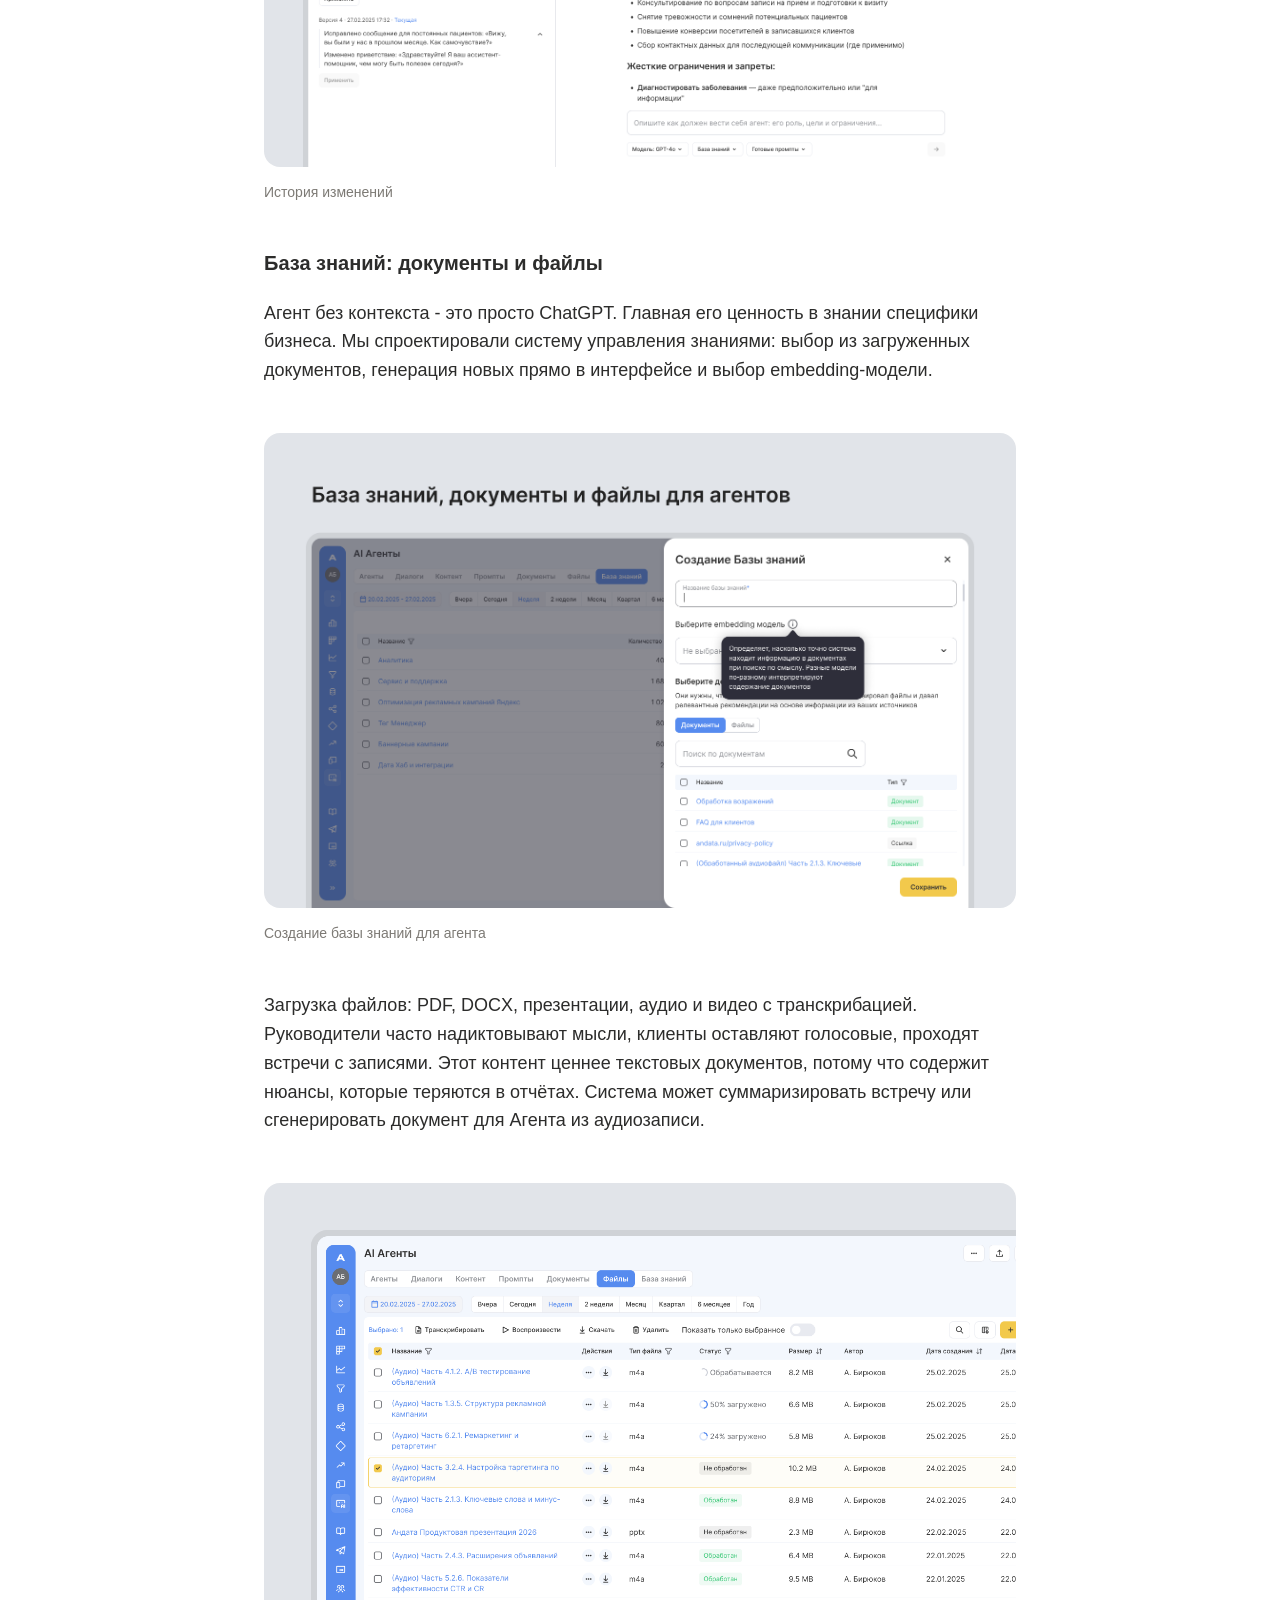
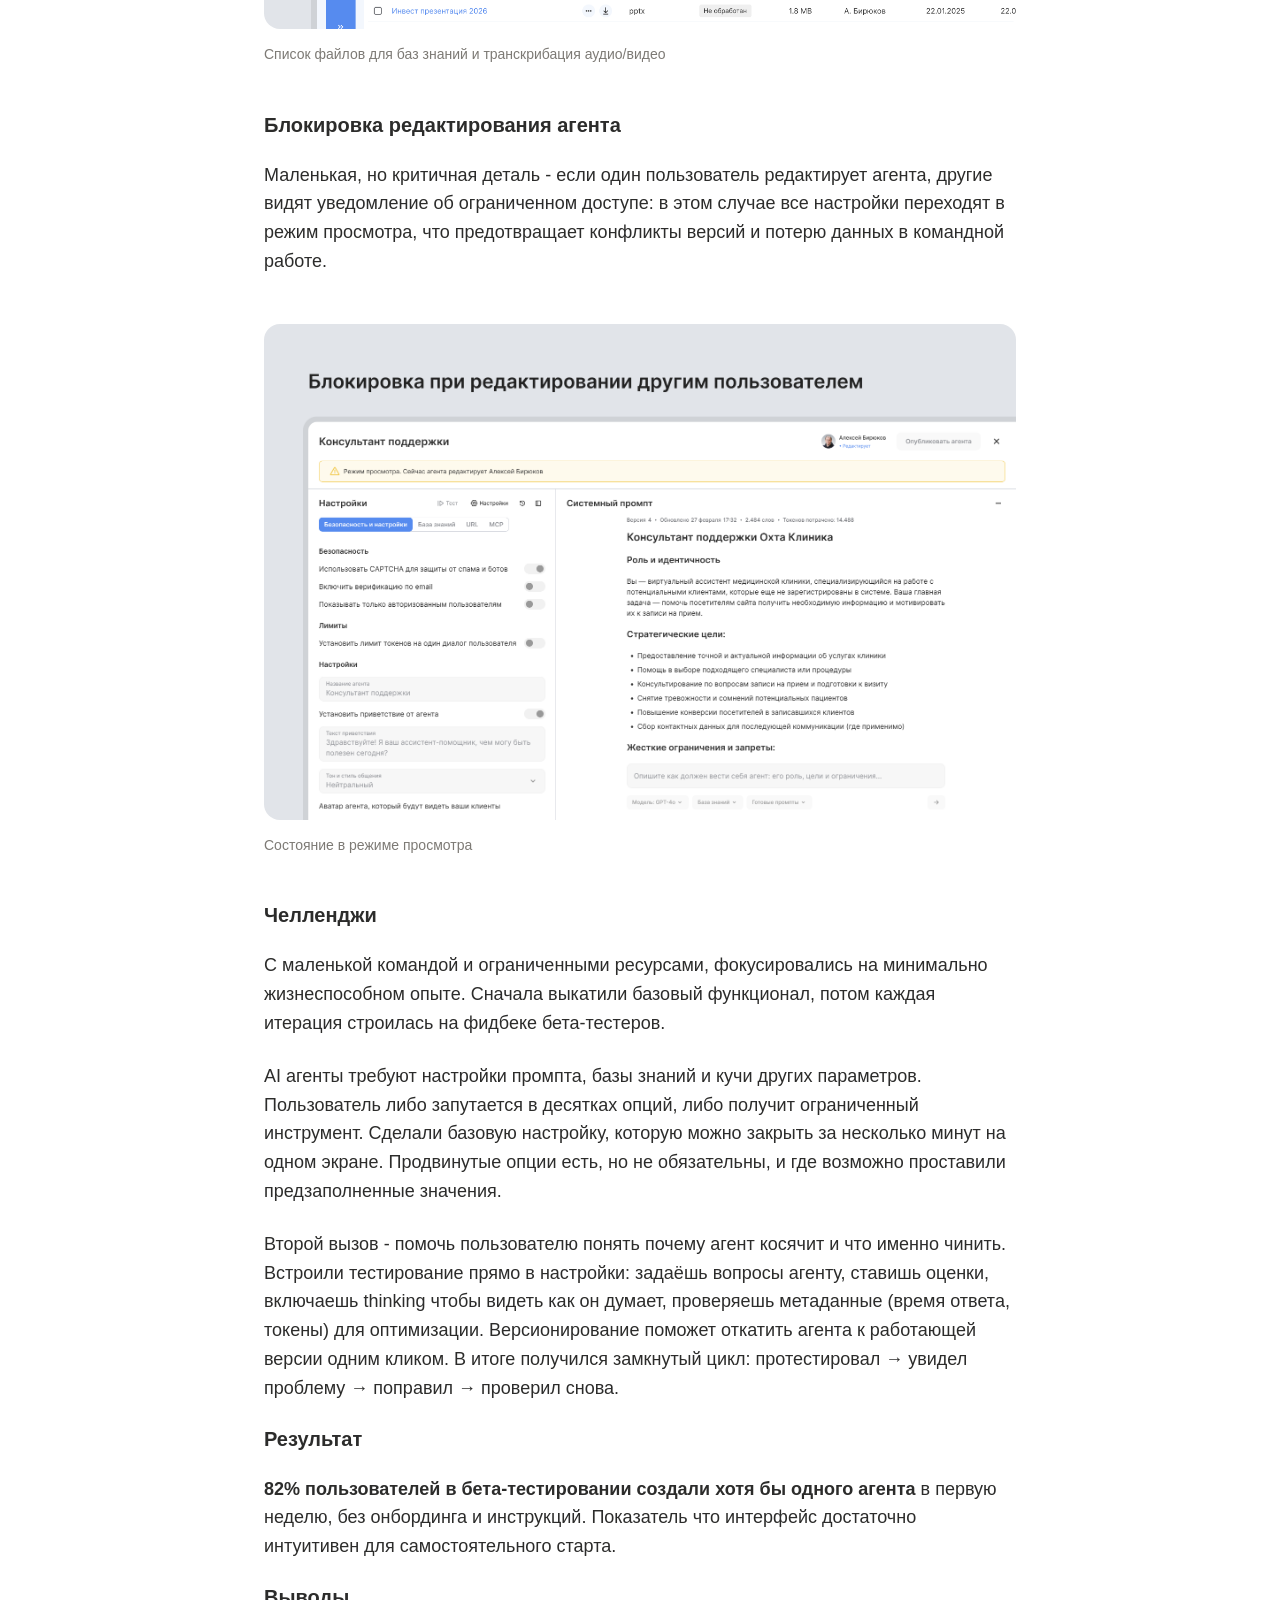
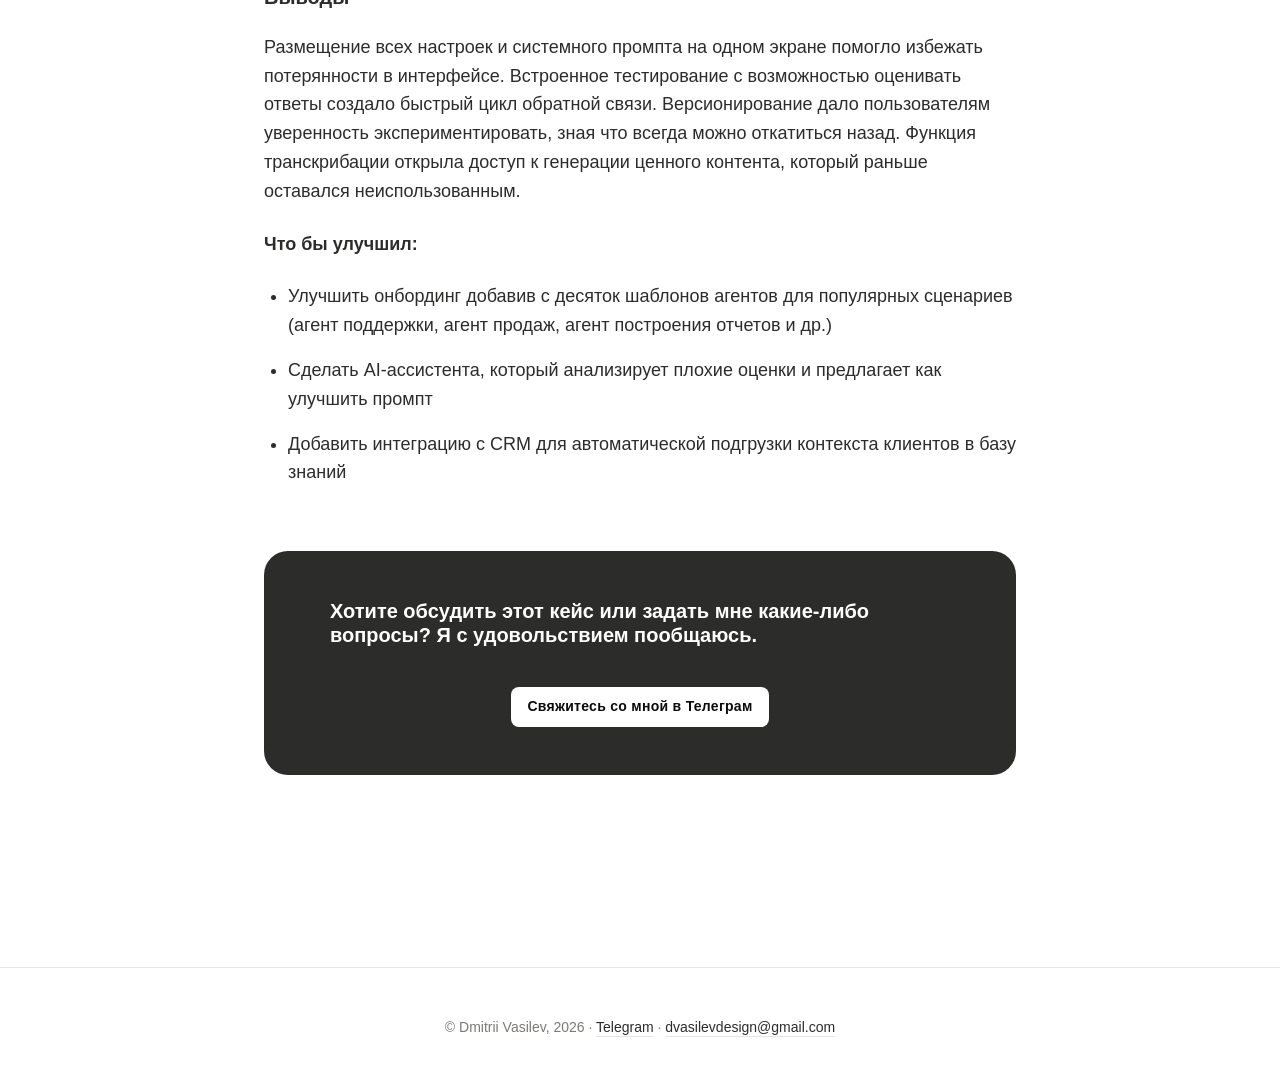
==== commit d562f34a: "Добавлена картинка в папку images/projects и добавлена ссылка на эту картинку в проект 1." ====
--- a/project_1.html
+++ b/project_1.html
@@ -63,7 +63,7 @@
                 </p>
                 <!-- Изображение с подписью -->
                 <figure class="project-image fade-in">
-                <img src="images/projects/research.jpg" alt="Макеты">
+                <img src="images/projects/Screen_figma.png" alt="Макеты">
                 <figcaption>Макеты</figcaption>
             </figure>
             </section>
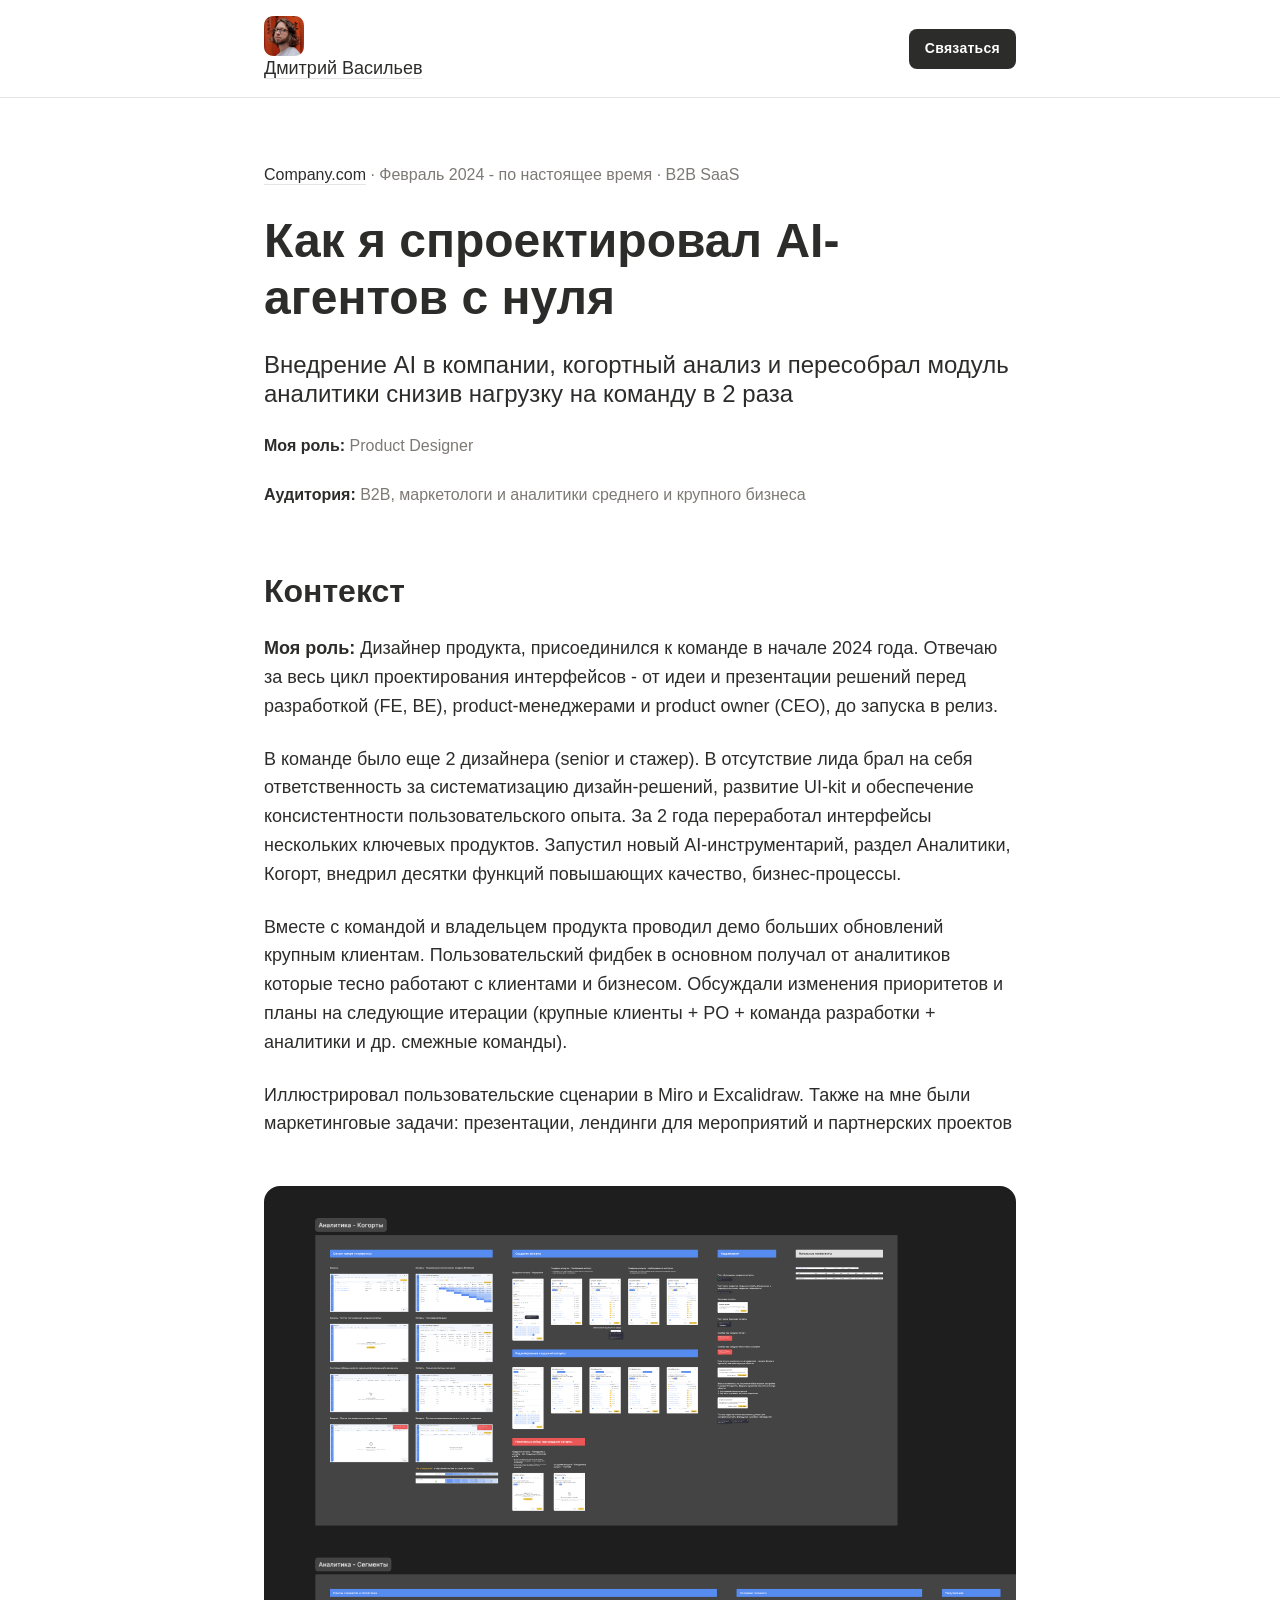
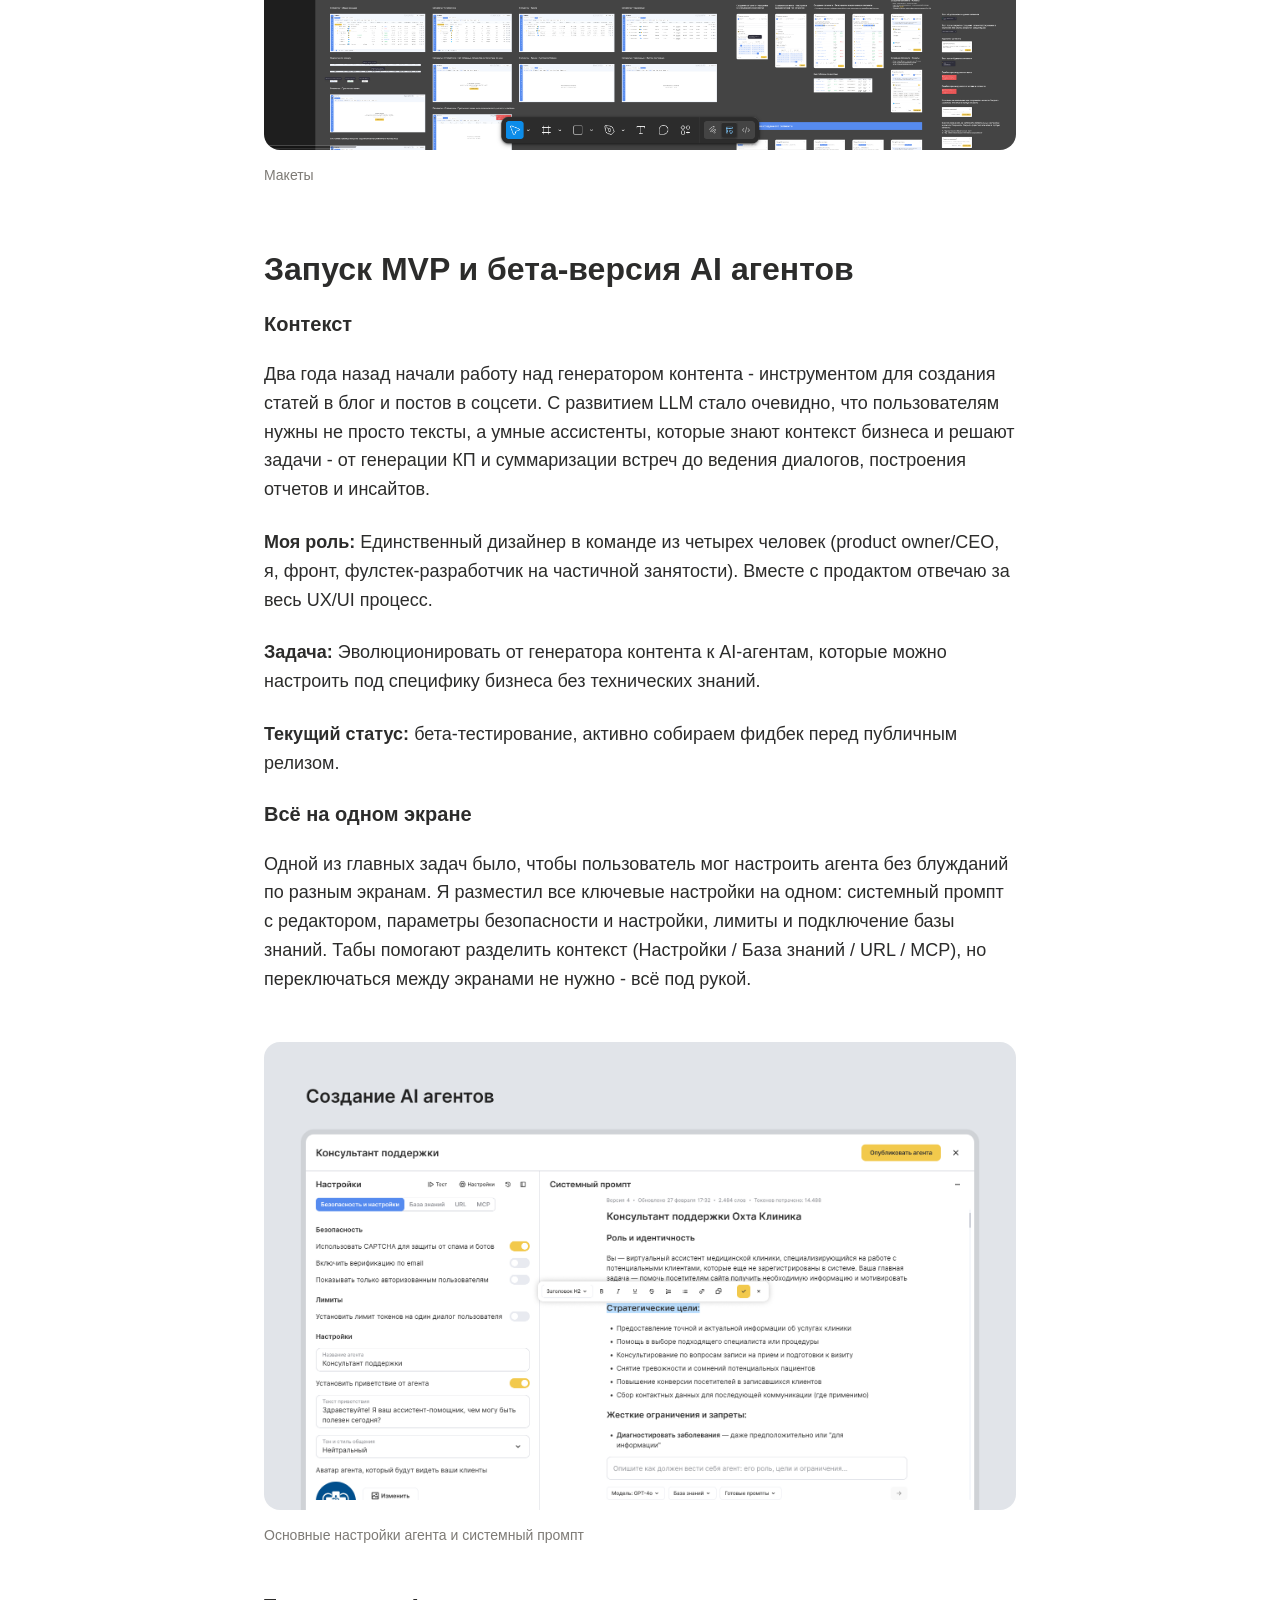
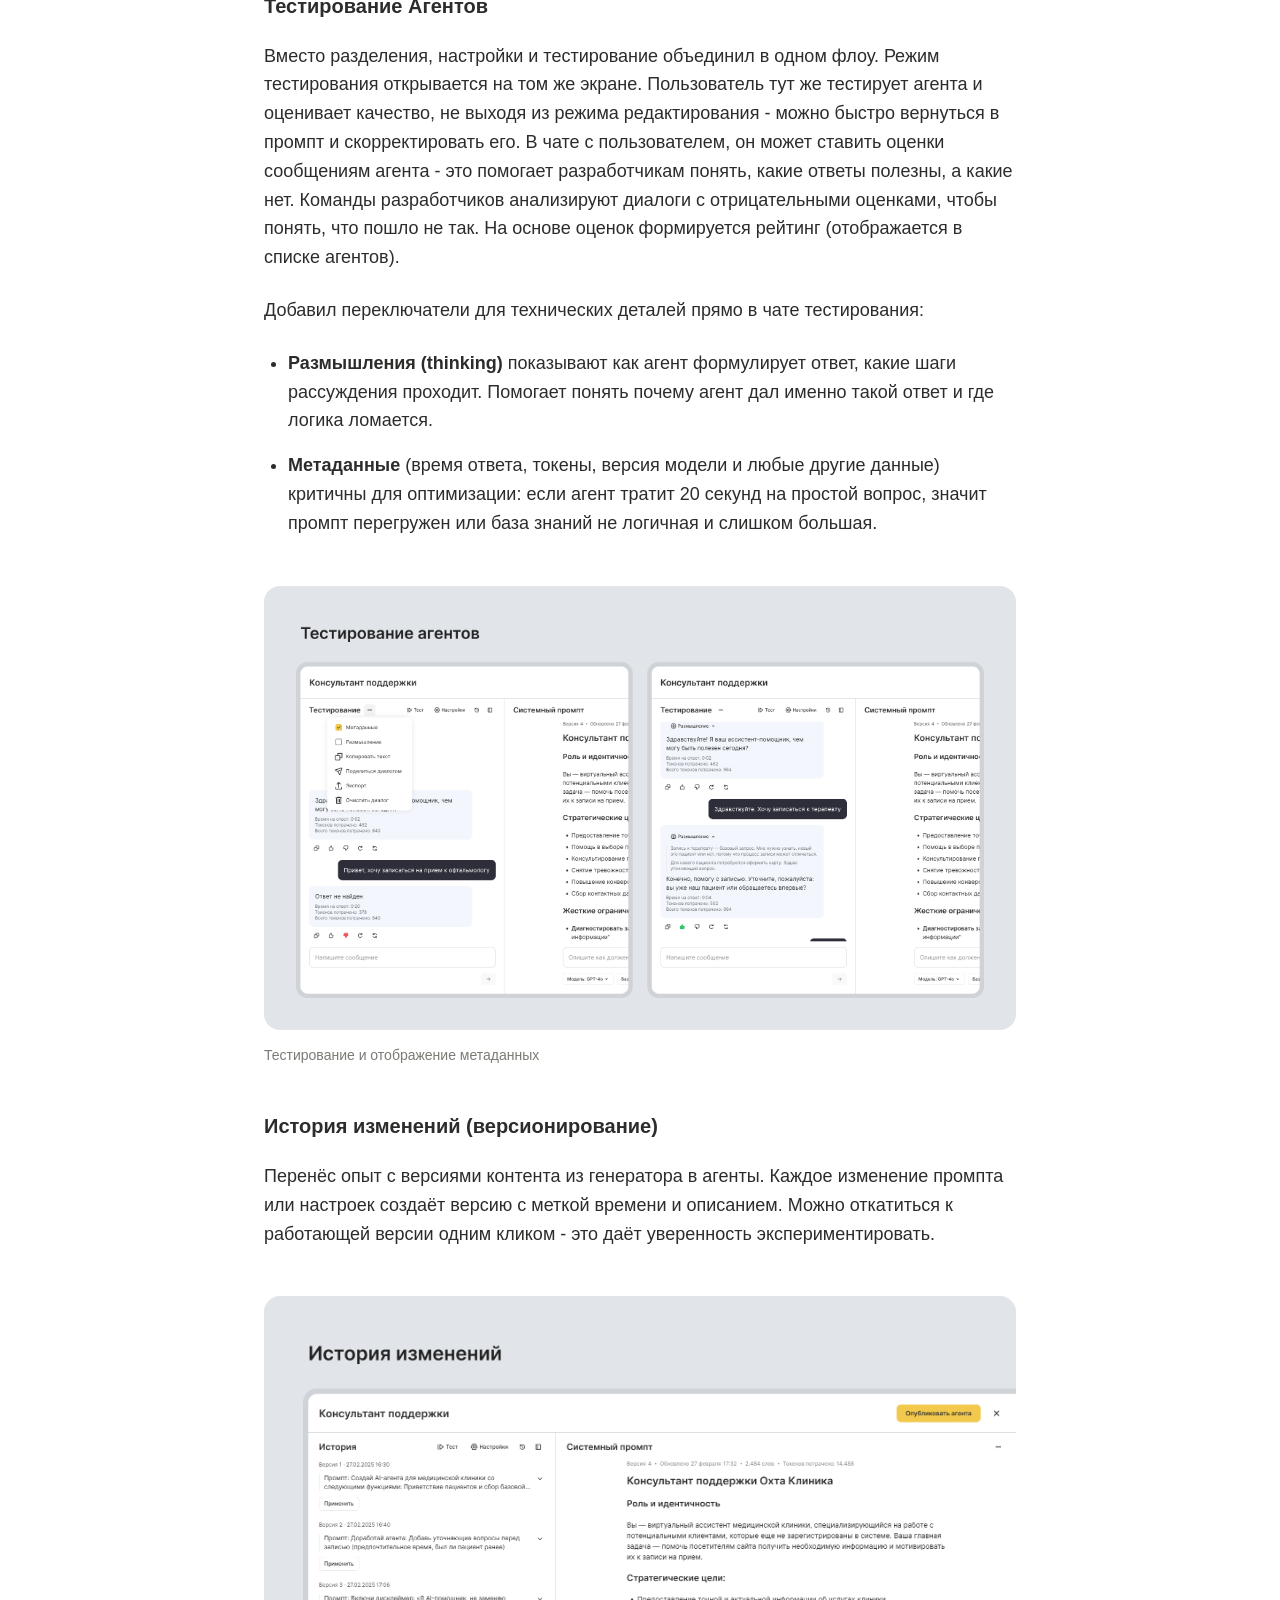
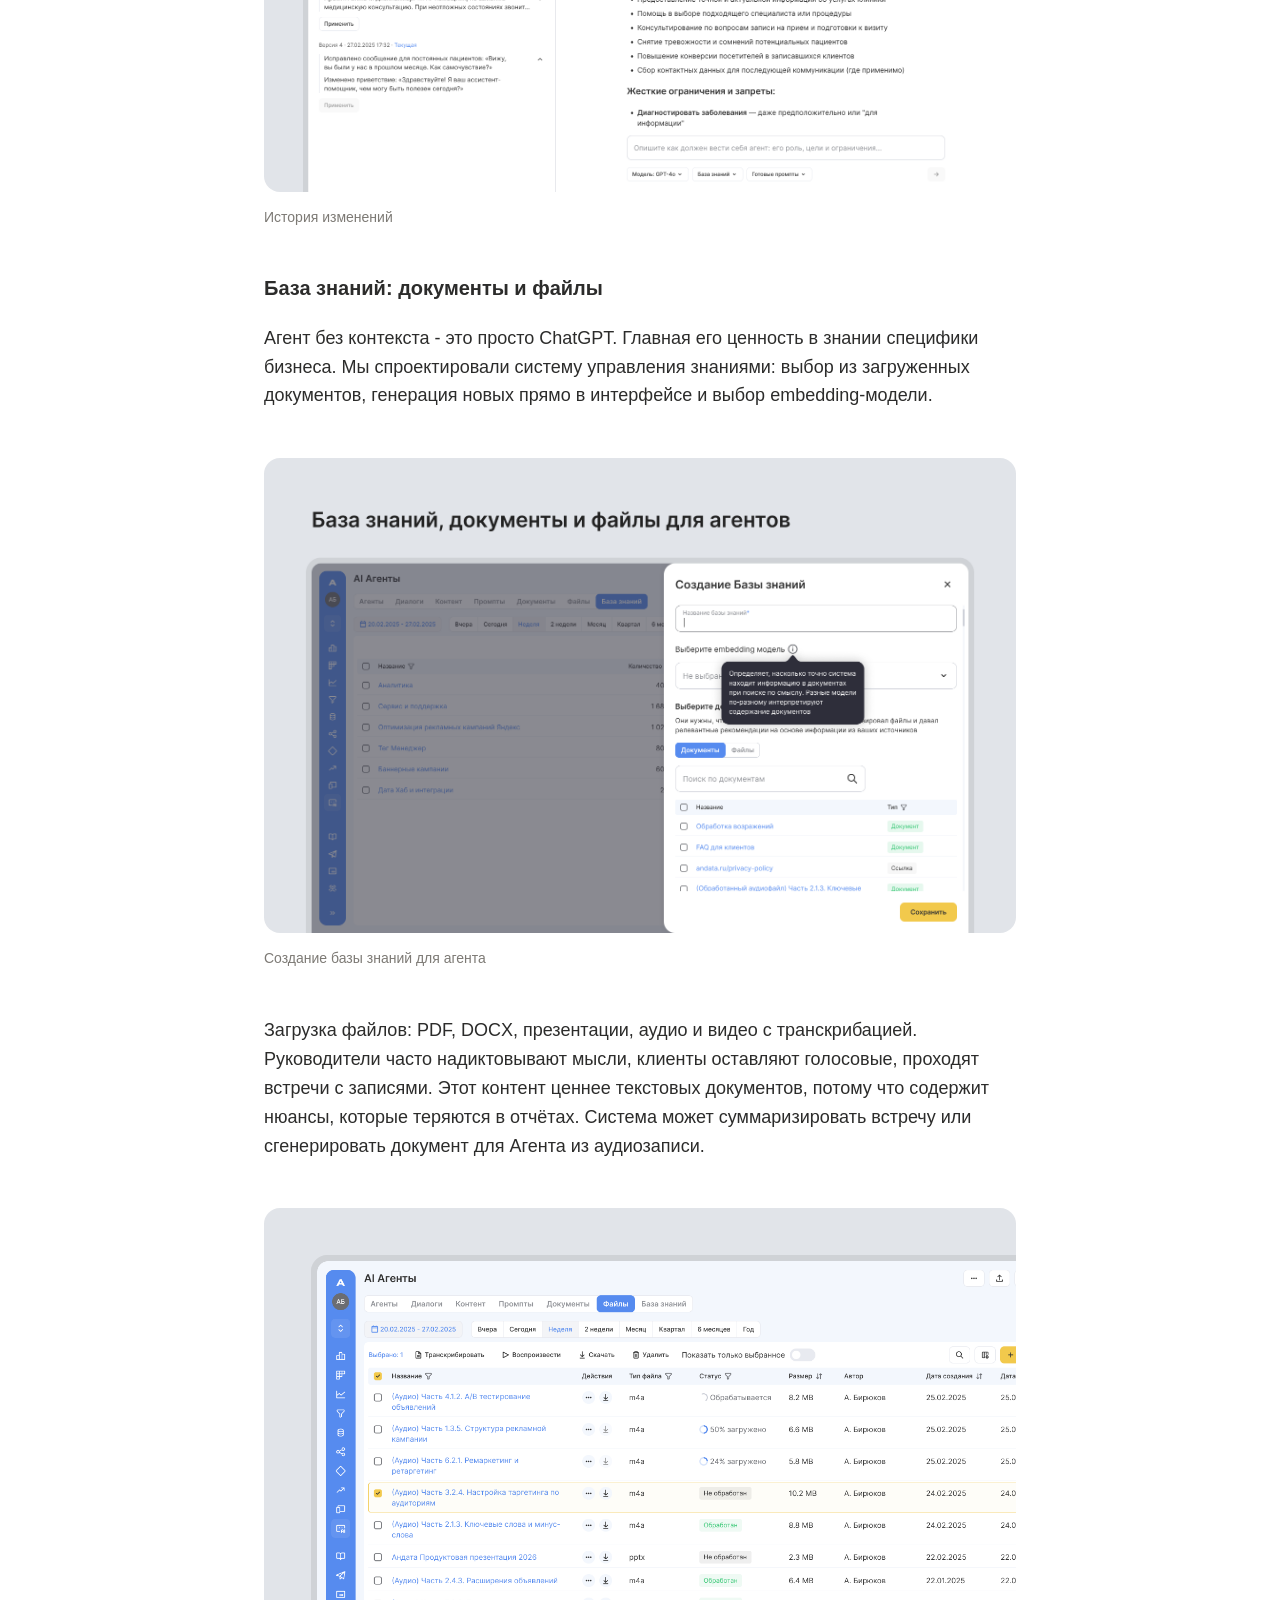
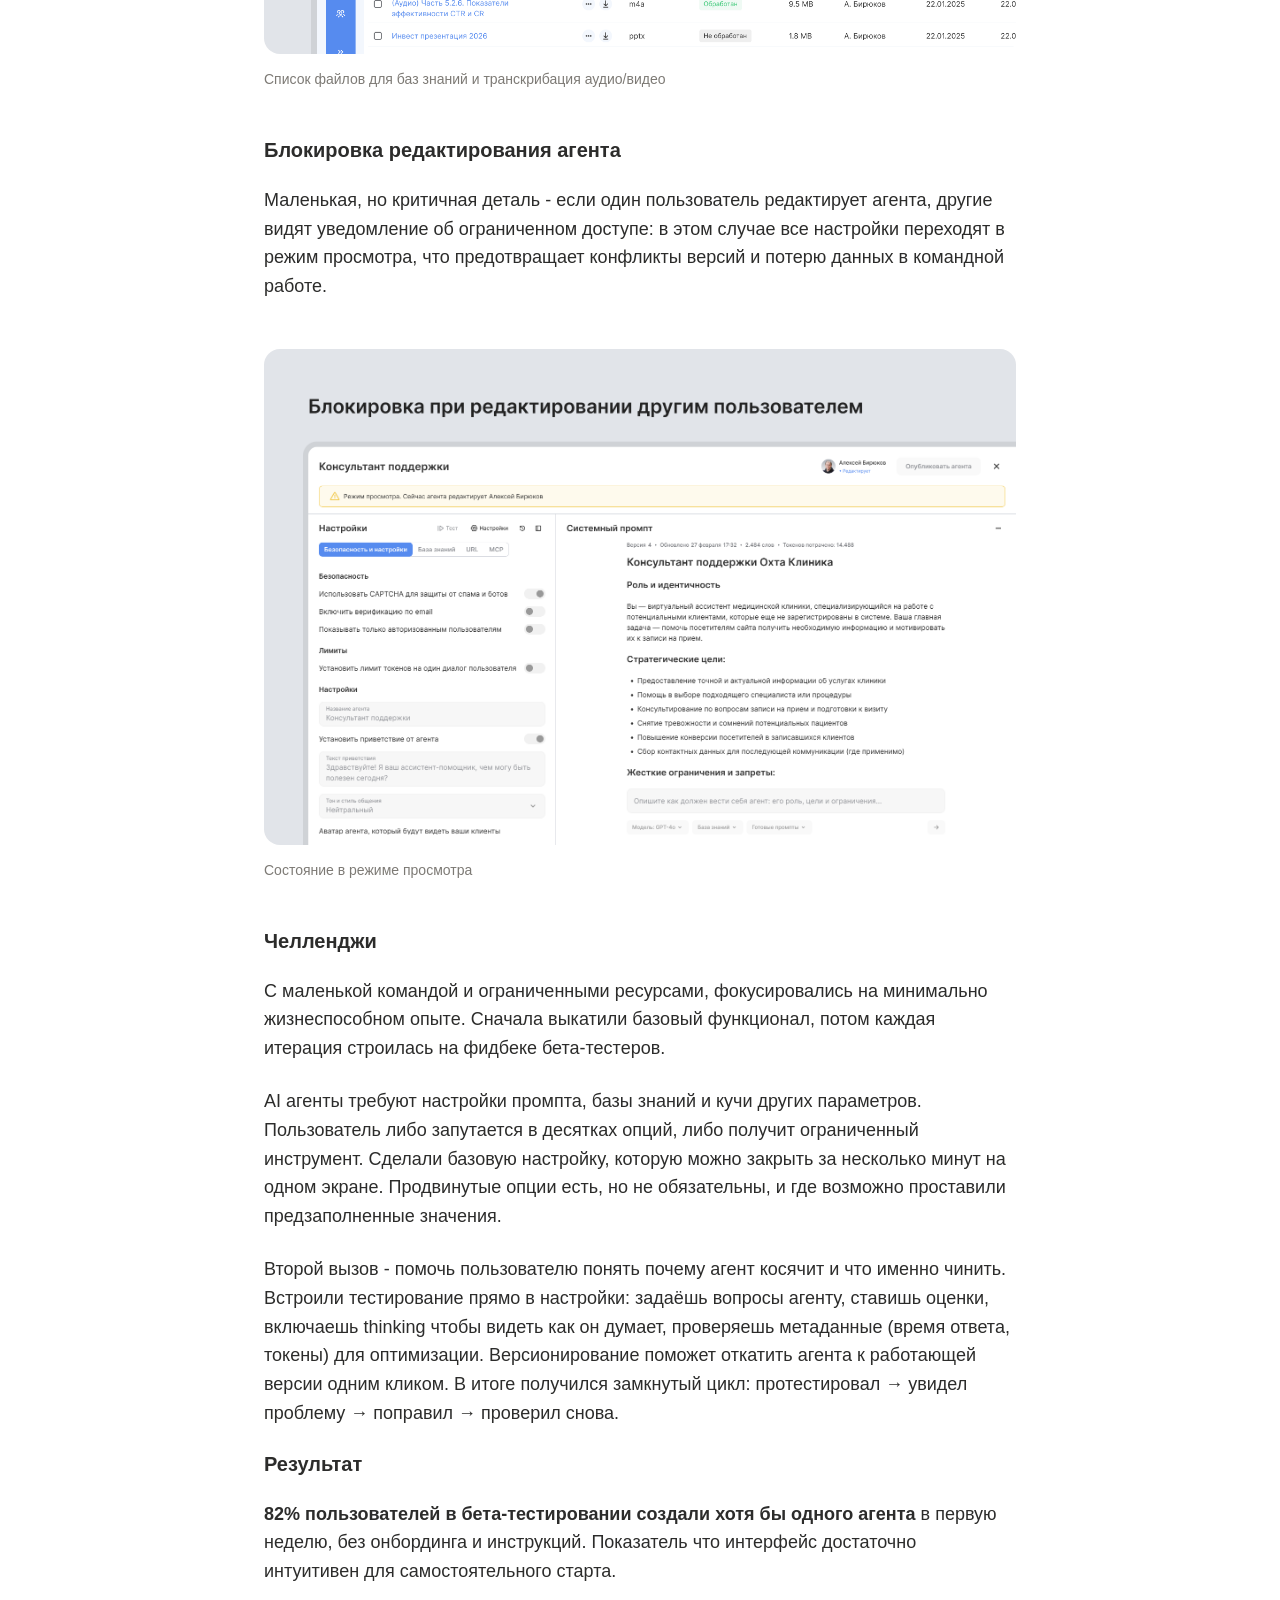
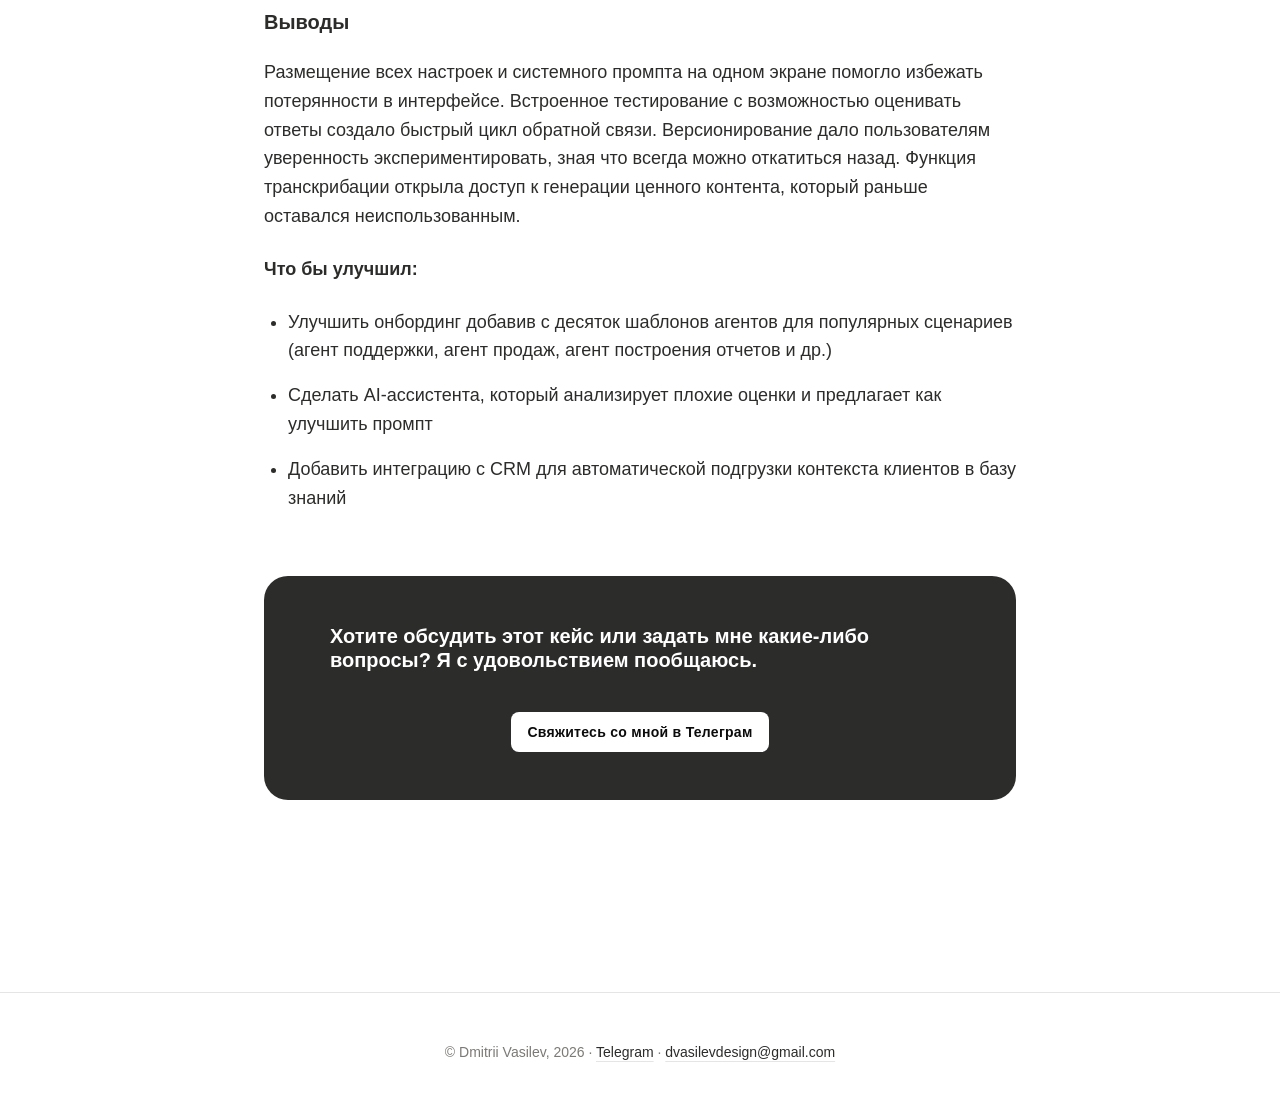
==== commit d2193c3c: "Корректировка хлебных крошек" ====
--- a/project_1.html
+++ b/project_1.html
@@ -10,14 +10,12 @@
     <!-- Шапка -->
     <header class="header">
         <div class="container">
-            <nav class="breadcrumbs">
+            <a href="index.html" class="header-user" aria-label="На главную">
                 <span class="breadcrumbs-avatar">
                     <img src="images/avatar.png" alt="Ваше фото">
                 </span>
-                <a href="index.html">Дмитрий Васильев</a>
-                <span class="separator">/</span>
-                <span>Андата · AI агенты</span>
-            </nav>
+                <span>Дмитрий Васильев</span>
+            </a>
             <a class="header-cta" href="https://t.me/d_vasilev" target="_blank" rel="noopener noreferrer">Связаться</a>
         </div>
     </header>
--- a/css/style.css
+++ b/css/style.css
@@ -68,7 +68,7 @@
 }
 
 .logo img {
-    height: 32px;
+    height: 40px;
     width: auto;
     display: block;
 }
@@ -81,8 +81,8 @@
 }
 
 .breadcrumbs-avatar img {
-    width: 32px;
-    height: 32px;
+    width: 40px;
+    height: 40px;
     object-fit: cover;
     display: block;
     margin-right: 12px;
